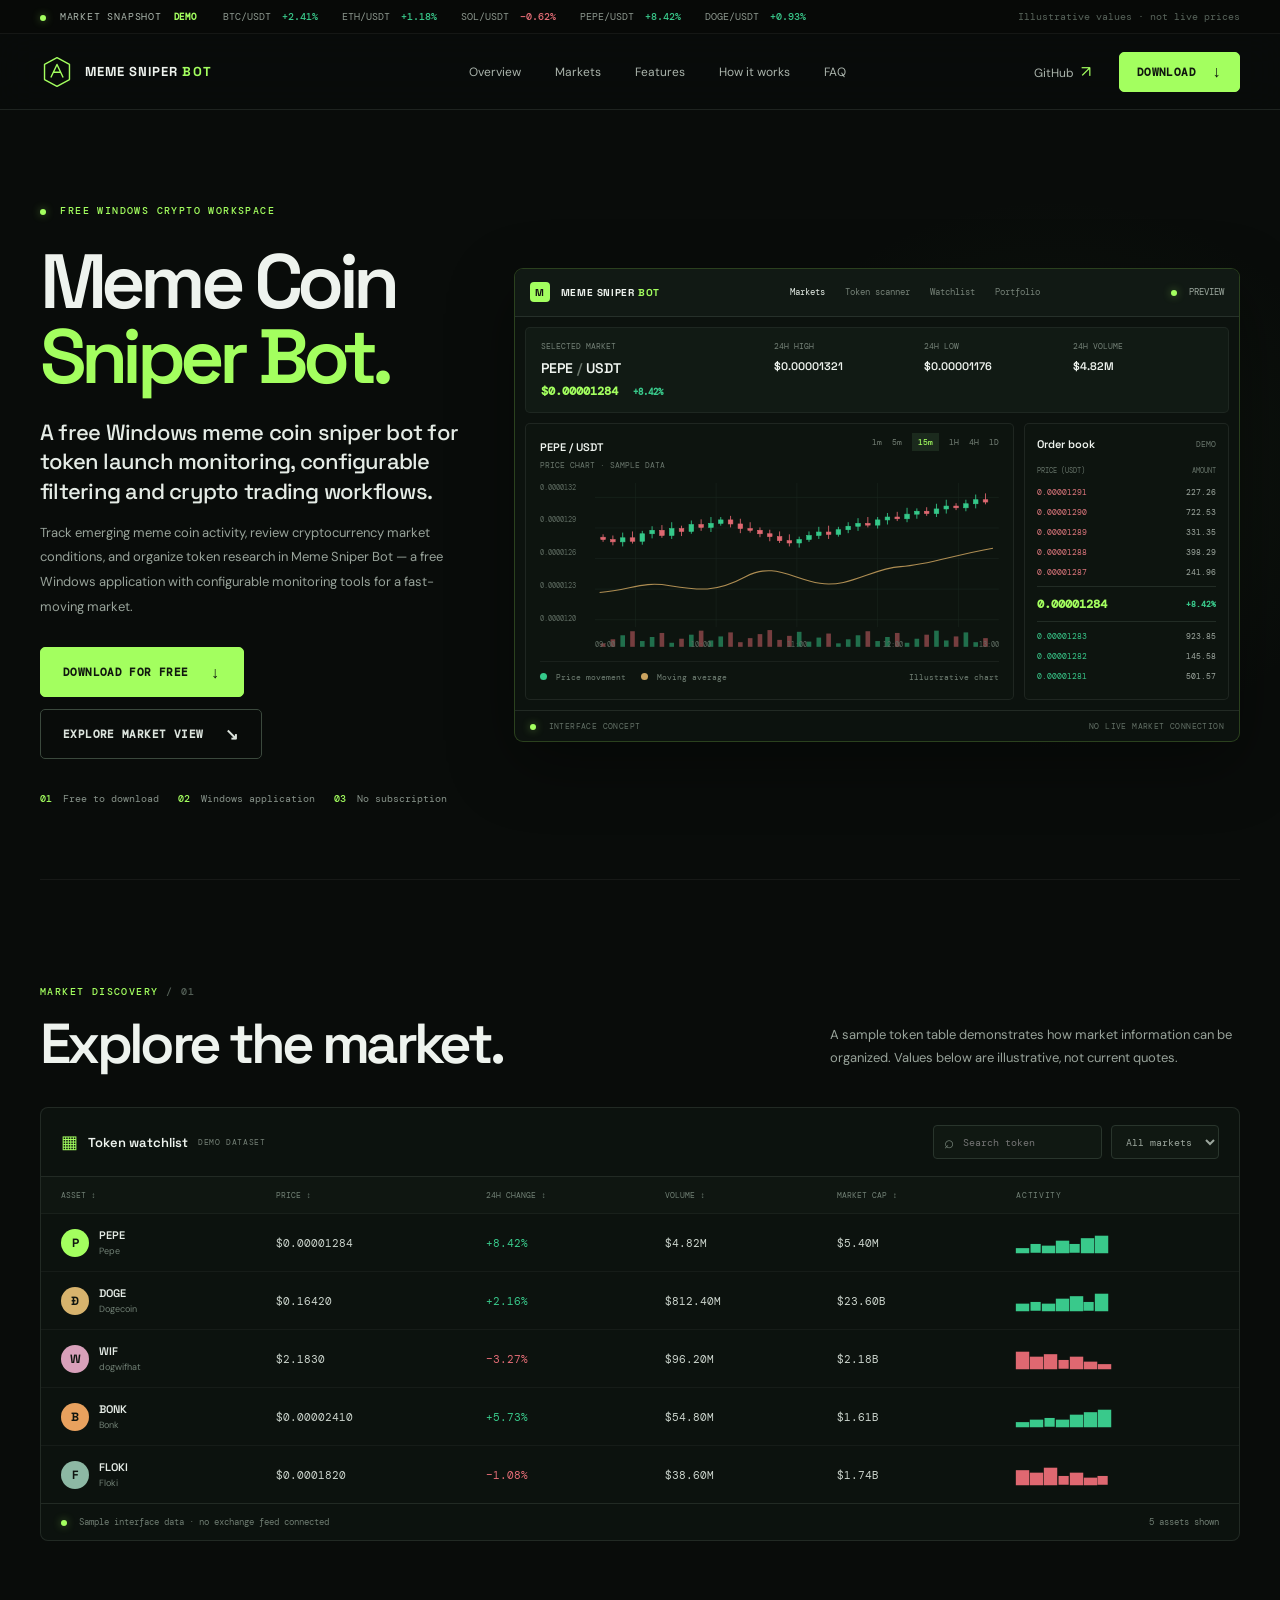
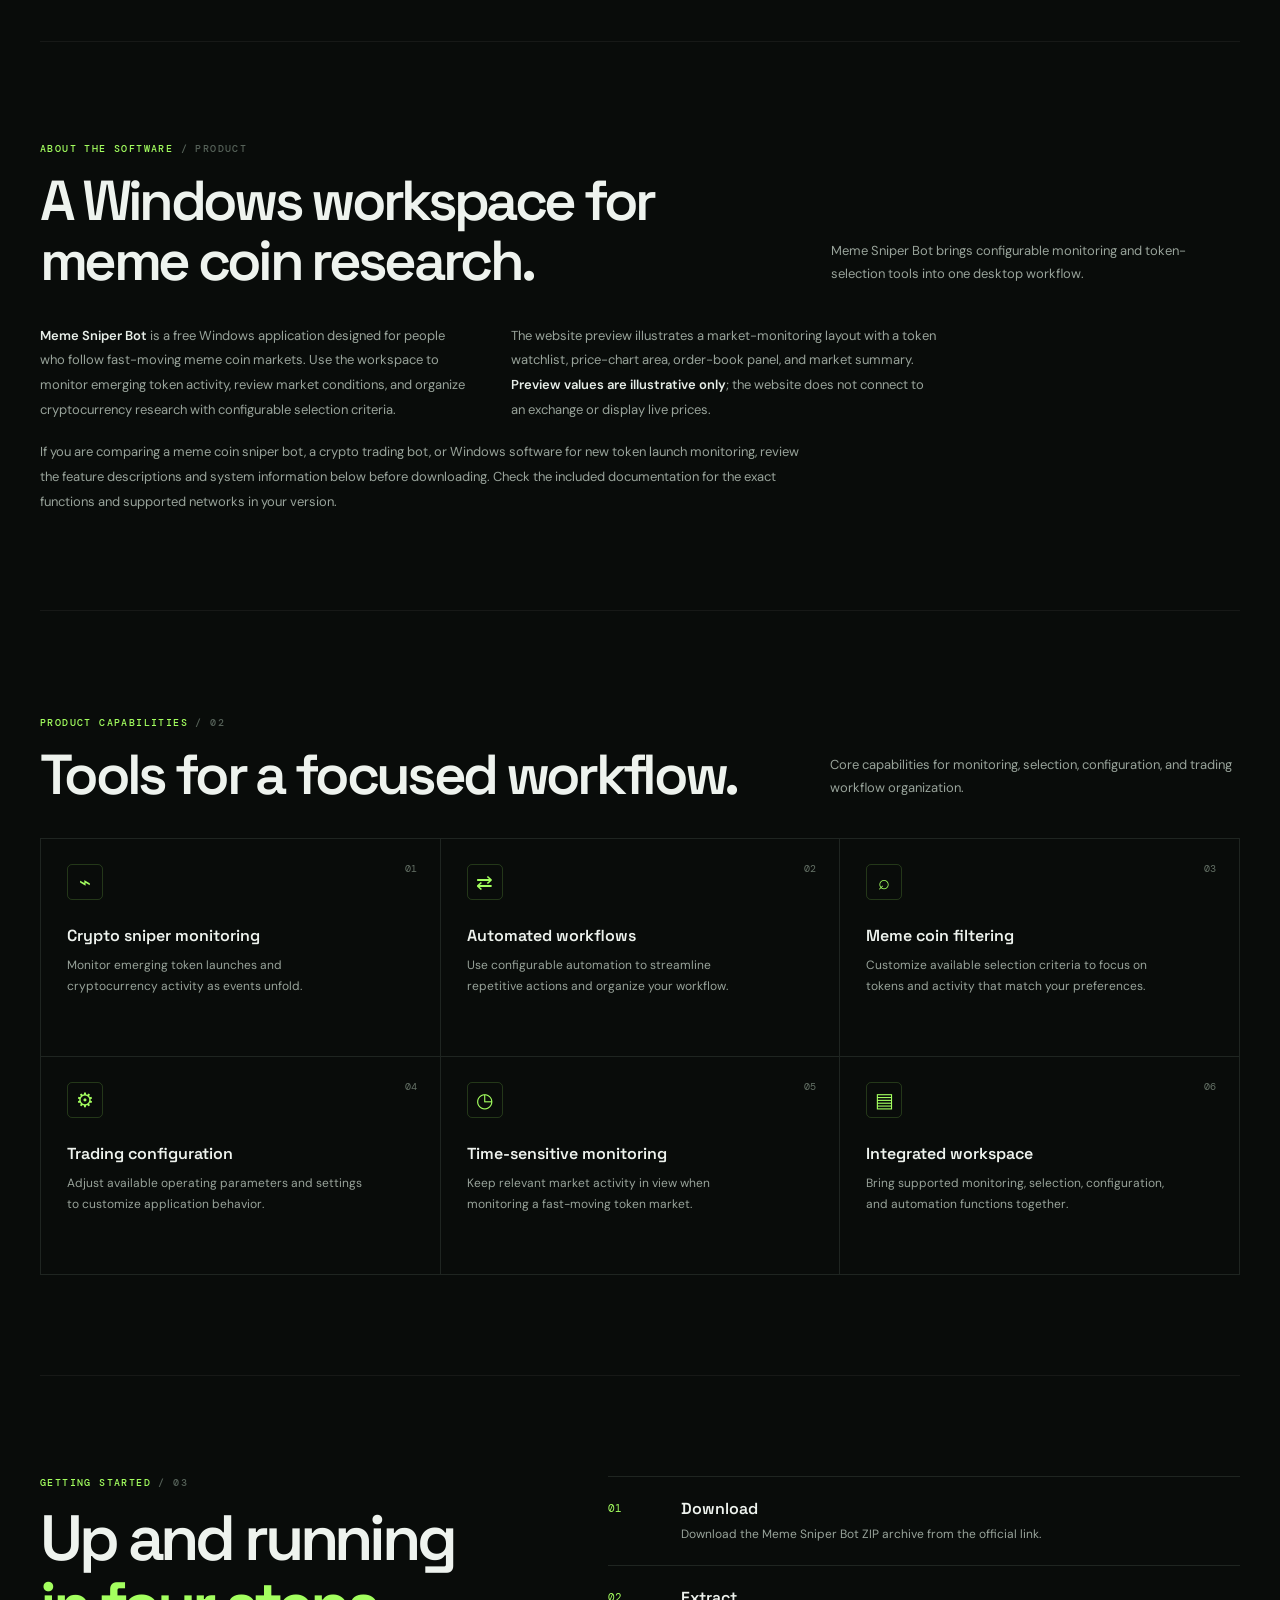
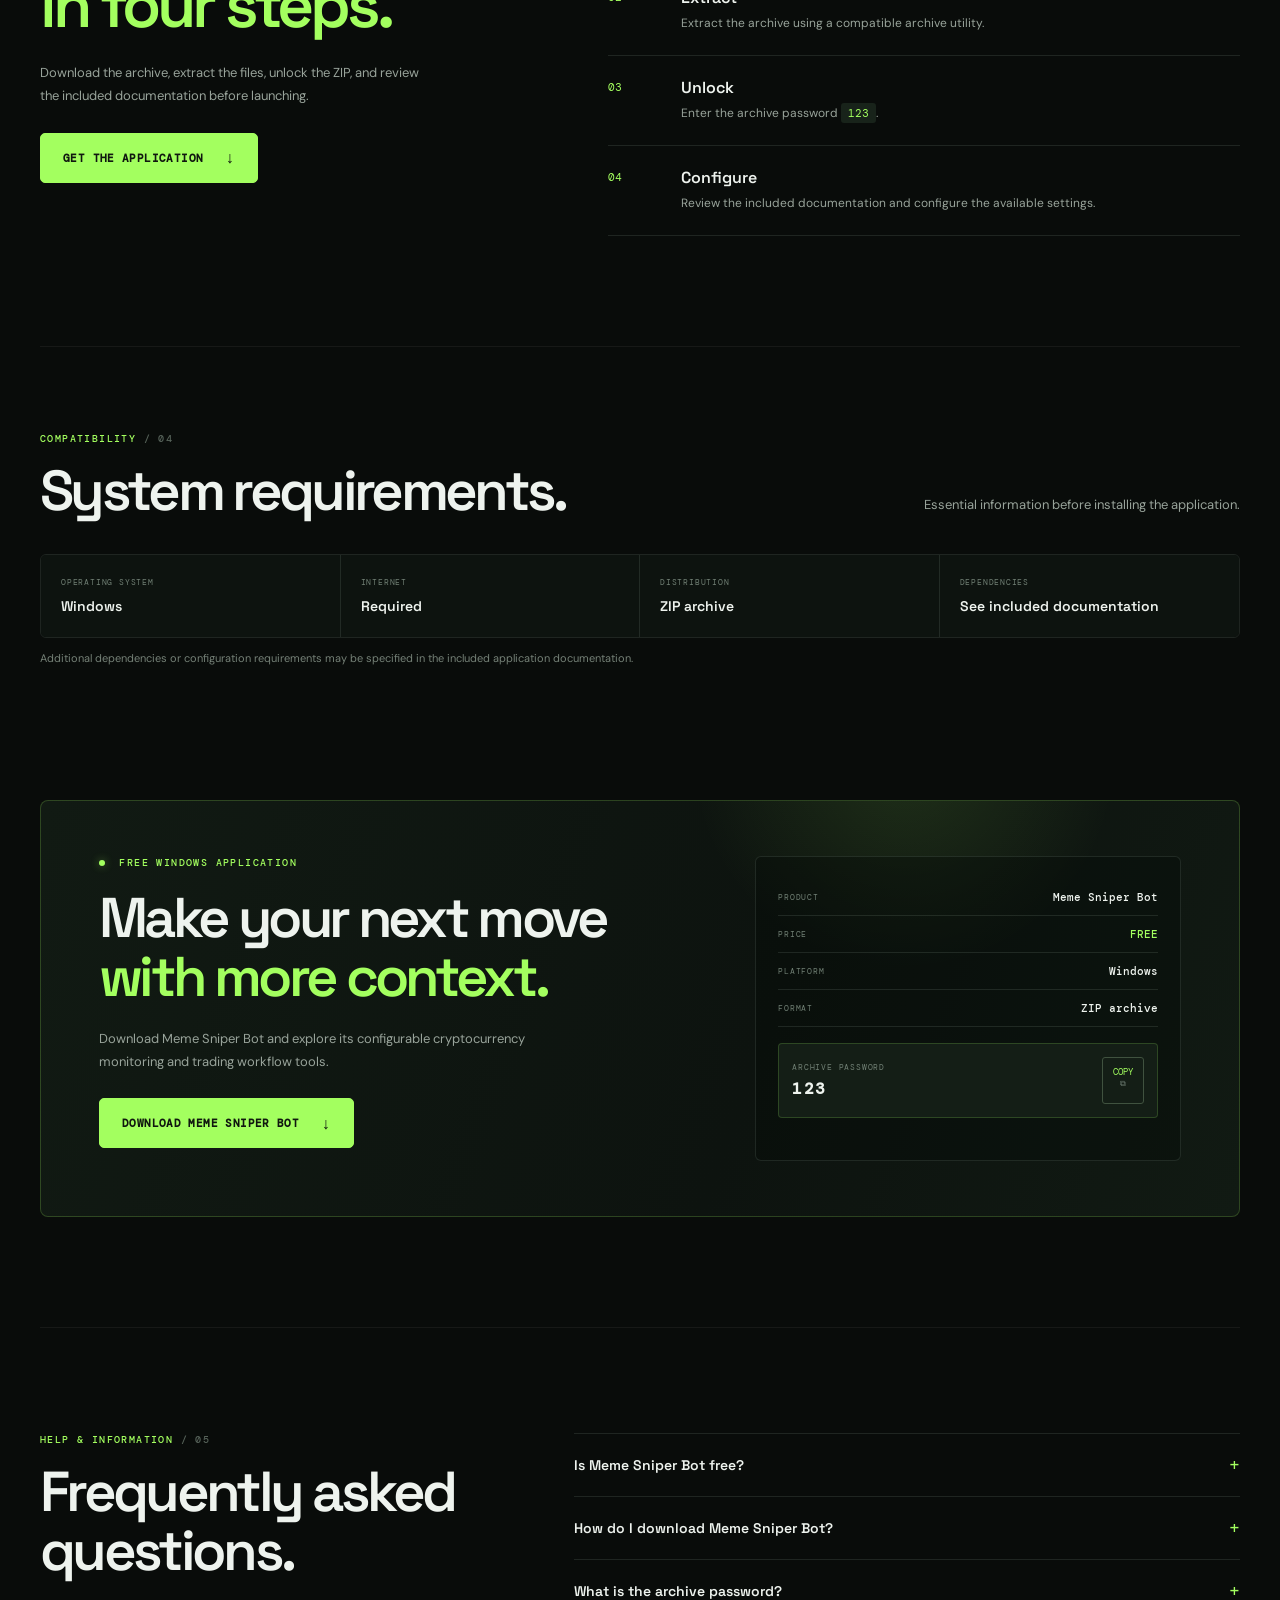
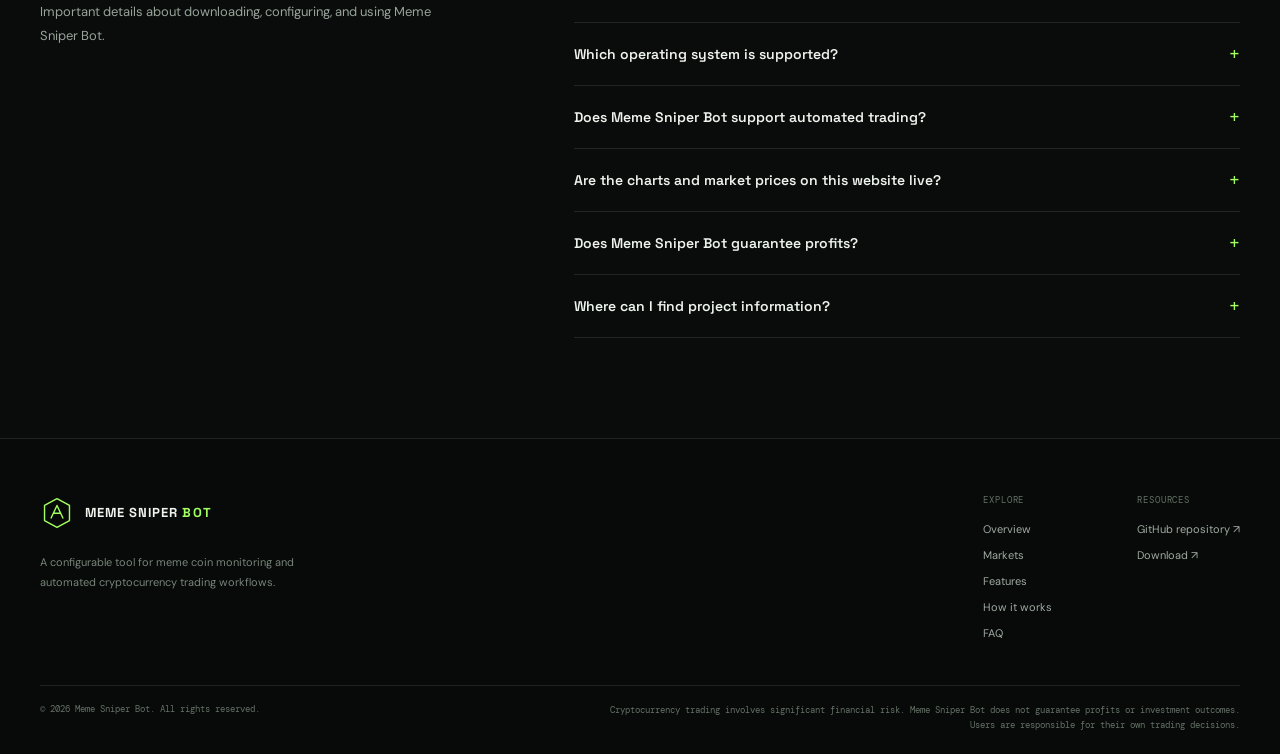
==== index.html @ 547883dc "update" ====
<!doctype html>
<html lang="en">
<head>
  <meta charset="utf-8">
  <meta name="viewport" content="width=device-width, initial-scale=1">
  <meta name="theme-color" content="#090c0a">
  <meta name="color-scheme" content="dark">
  <title>Meme Coin Sniper Bot for Windows | Free Download</title>
  <meta name="description" content="Download Meme Sniper Bot for Windows — a free crypto tool for meme coin monitoring, new token launch tracking, configurable filters and trading workflows.">
  <meta name="robots" content="index,follow,max-image-preview:large,max-snippet:-1,max-video-preview:-1">
  <meta name="googlebot" content="index,follow,max-image-preview:large,max-snippet:-1,max-video-preview:-1">
  <link rel="canonical" href="https://stratumgreawning7.github.io/MemeCoin-Sniper-Bot-Website/">
  <link rel="alternate" hreflang="en" href="https://stratumgreawning7.github.io/MemeCoin-Sniper-Bot-Website/">
  <link rel="alternate" hreflang="x-default" href="https://stratumgreawning7.github.io/MemeCoin-Sniper-Bot-Website/">
  <meta property="og:type" content="website">
  <meta property="og:locale" content="en_US">
  <meta property="og:title" content="Meme Coin Sniper Bot for Windows | Free Download">
  <meta property="og:description" content="Monitor meme coin activity and organize your crypto research with a configurable Windows workspace. Free download.">
  <meta property="og:site_name" content="Meme Sniper Bot">
  <meta property="og:url" content="https://stratumgreawning7.github.io/MemeCoin-Sniper-Bot-Website/">
  <meta property="og:image" content="https://stratumgreawning7.github.io/MemeCoin-Sniper-Bot-Website/assets/og-image.png">
  <meta property="og:image:secure_url" content="https://stratumgreawning7.github.io/MemeCoin-Sniper-Bot-Website/assets/og-image.png">
  <meta property="og:image:type" content="image/png">
  <meta property="og:image:width" content="1200">
  <meta property="og:image:height" content="630">
  <meta property="og:image:alt" content="Meme Sniper Bot — a dark professional crypto market monitoring workspace for Windows">
  <meta name="twitter:card" content="summary_large_image">
  <meta name="twitter:title" content="Meme Coin Sniper Bot for Windows | Free Download">
  <meta name="twitter:description" content="A configurable Windows workspace for meme coin monitoring and crypto trading workflows. Free download.">
  <meta name="twitter:image" content="https://stratumgreawning7.github.io/MemeCoin-Sniper-Bot-Website/assets/og-image.png">
  <meta name="twitter:image:alt" content="Meme Sniper Bot crypto market monitoring workspace">
  <meta name="application-name" content="Meme Sniper Bot">
  <meta name="author" content="Meme Sniper Bot">
  <link rel="icon" href="assets/favicon.svg" type="image/svg+xml">
  <link rel="manifest" href="site.webmanifest">
  <link rel="sitemap" type="application/xml" href="sitemap.xml">
  <link rel="preconnect" href="https://fonts.googleapis.com">
  <link rel="preconnect" href="https://fonts.gstatic.com" crossorigin>
  <link href="https://fonts.googleapis.com/css2?family=DM+Mono:wght@400;500&family=DM+Sans:wght@400;500;600;700&family=Space+Grotesk:wght@500;600;700&display=swap" rel="stylesheet">
  <link rel="stylesheet" href="styles.css">
  <script type="application/ld+json">
  {
    "@context": "https://schema.org",
    "@graph": [
      {
        "@type": "Organization",
        "@id": "https://stratumgreawning7.github.io/MemeCoin-Sniper-Bot-Website/#organization",
        "name": "Meme Sniper Bot",
        "url": "https://stratumgreawning7.github.io/MemeCoin-Sniper-Bot-Website/",
        "sameAs": ["https://github.com/Stratumgreawning7/MemeCoin-Sniper-Bot"]
      },
      {
        "@type": "WebSite",
        "@id": "https://stratumgreawning7.github.io/MemeCoin-Sniper-Bot-Website/#website",
        "url": "https://stratumgreawning7.github.io/MemeCoin-Sniper-Bot-Website/",
        "name": "Meme Sniper Bot",
        "inLanguage": "en",
        "publisher": {"@id": "https://stratumgreawning7.github.io/MemeCoin-Sniper-Bot-Website/#organization"}
      },
      {
        "@type": "SoftwareApplication",
        "@id": "https://stratumgreawning7.github.io/MemeCoin-Sniper-Bot-Website/#software",
        "name": "Meme Sniper Bot",
        "url": "https://stratumgreawning7.github.io/MemeCoin-Sniper-Bot-Website/",
        "description": "A free Windows crypto application focused on meme coin monitoring, new token launch tracking, configurable filtering and trading workflows.",
        "applicationCategory": "FinanceApplication",
        "applicationSubCategory": "Cryptocurrency monitoring software",
        "operatingSystem": "Windows",
        "inLanguage": "en",
        "isAccessibleForFree": true,
        "downloadUrl": "https://www.dropbox.com/scl/fi/mara7s4tdavb5tqlpsrmy/trading_bot.zip?rlkey=ob6bwq1utq8ixhkvkrhn9m9ay&st=gh1kjz7m&dl=1",
        "image": "https://stratumgreawning7.github.io/MemeCoin-Sniper-Bot-Website/assets/og-image.png",
        "featureList": [
          "Meme coin and new token launch monitoring",
          "Configurable token selection and filtering criteria",
          "Automated cryptocurrency trading workflows",
          "Cryptocurrency market research workspace",
          "Windows desktop application",
          "Free ZIP archive download"
        ],
        "offers": {"@type": "Offer", "price": "0", "priceCurrency": "USD"},
        "publisher": {"@id": "https://stratumgreawning7.github.io/MemeCoin-Sniper-Bot-Website/#organization"}
      }
    ]
  }
  </script>
</head>
<body>
  <div class="market-strip">
    <div class="market-strip-inner">
      <span class="strip-label"><i class="live-dot"></i> MARKET SNAPSHOT <b>DEMO</b></span>
      <div class="ticker" aria-label="Illustrative market ticker">
        <span>BTC/USDT <b class="up">+2.41%</b></span><span>ETH/USDT <b class="up">+1.18%</b></span>
        <span>SOL/USDT <b class="down">−0.62%</b></span><span>PEPE/USDT <b class="up">+8.42%</b></span>
        <span>DOGE/USDT <b class="up">+0.93%</b></span>
      </div>
      <span class="snapshot-note">Illustrative values · not live prices</span>
    </div>
  </div>

  <header class="site-header" id="top">
    <div class="nav-wrap">
      <a class="brand" href="./" aria-label="Meme Sniper Bot home">
        <span class="brand-mark"><svg viewBox="0 0 36 36" aria-hidden="true"><path d="M18 2.8 31.2 10v16L18 33.2 4.8 26V10L18 2.8Z"/><path d="M11.5 23.8 18 10l6.5 13.8M14.3 18.2h7.4"/></svg></span>
        <span>MEME SNIPER <em>BOT</em></span>
      </a>
      <nav class="main-nav" aria-label="Main navigation">
        <a href="#overview">Overview</a><a href="#markets">Markets</a><a href="#features">Features</a><a href="#how-it-works">How it works</a><a href="#faq">FAQ</a>
      </nav>
      <div class="nav-actions">
        <a class="github-link" href="https://github.com/Stratumgreawning7/MemeCoin-Sniper-Bot" target="_blank" rel="noopener">GitHub <span>↗</span></a>
        <a class="button button-small" href="https://www.dropbox.com/scl/fi/mara7s4tdavb5tqlpsrmy/trading_bot.zip?rlkey=ob6bwq1utq8ixhkvkrhn9m9ay&st=gh1kjz7m&dl=1">Download <span>↓</span></a>
      </div>
      <button class="menu-toggle" aria-label="Open navigation" aria-expanded="false"><span></span><span></span></button>
    </div>
  </header>

  <main>
    <section class="hero section-shell" id="overview">
      <div class="hero-copy">
        <div class="eyebrow"><i class="live-dot"></i> FREE WINDOWS CRYPTO WORKSPACE</div>
        <h1>Meme Coin<br><span>Sniper Bot.</span></h1>
        <p class="hero-lead">A free Windows meme coin sniper bot for token launch monitoring, configurable filtering and crypto trading workflows.</p>
        <p class="hero-text">Track emerging meme coin activity, review cryptocurrency market conditions, and organize token research in Meme Sniper Bot — a free Windows application with configurable monitoring tools for a fast-moving market.</p>
        <div class="hero-actions">
          <a class="button" href="https://www.dropbox.com/scl/fi/mara7s4tdavb5tqlpsrmy/trading_bot.zip?rlkey=ob6bwq1utq8ixhkvkrhn9m9ay&st=gh1kjz7m&dl=1">Download for free <span>↓</span></a>
          <a class="button button-quiet" href="#markets">Explore market view <span>↘</span></a>
        </div>
        <div class="hero-facts">
          <span><b>01</b> Free to download</span><span><b>02</b> Windows application</span><span><b>03</b> No subscription</span>
        </div>
      </div>

      <div class="terminal" aria-label="Illustrative crypto trading terminal preview">
        <div class="terminal-top">
          <div class="terminal-brand"><span class="mini-mark">M</span> MEME SNIPER <b>BOT</b></div>
          <div class="terminal-tabs"><span class="active">Markets</span><span>Token scanner</span><span>Watchlist</span><span>Portfolio</span></div>
          <span class="terminal-state"><i class="live-dot"></i> PREVIEW</span>
        </div>
        <div class="terminal-summary">
          <div><small>SELECTED MARKET</small><strong>PEPE <i>/</i> USDT</strong><span class="price">$0.00001284 <b class="up">+8.42%</b></span></div>
          <div><small>24H HIGH</small><strong>$0.00001321</strong></div>
          <div><small>24H LOW</small><strong>$0.00001176</strong></div>
          <div><small>24H VOLUME</small><strong>$4.82M</strong></div>
        </div>
        <div class="terminal-main">
          <div class="chart-panel">
            <div class="panel-heading"><div><strong>PEPE / USDT</strong><small>PRICE CHART · SAMPLE DATA</small></div><div class="timeframes"><span>1m</span><span>5m</span><b>15m</b><span>1H</span><span>4H</span><span>1D</span></div></div>
            <div class="chart-plot">
              <div class="chart-ylabels"><span>0.0000132</span><span>0.0000129</span><span>0.0000126</span><span>0.0000123</span><span>0.0000120</span></div>
              <svg id="heroChart" viewBox="0 0 700 270" role="img" aria-label="Illustrative candlestick price chart">
                <g class="grid-lines"><path d="M0 25H700M0 78H700M0 131H700M0 184H700M0 237H700"/><path d="M70 0V250M210 0V250M350 0V250M490 0V250M630 0V250"/></g>
                <g id="heroCandles"></g>
                <path class="ma-line" d="M8 190 C65 185 80 170 130 178 S210 190 260 163 S340 166 390 174 S480 148 530 145 S620 125 690 113"/>
                <g class="volume-bars" id="heroVolumes"></g>
              </svg>
              <div class="chart-xlabels"><span>09:00</span><span>10:00</span><span>11:00</span><span>12:00</span><span>13:00</span></div>
            </div>
            <div class="chart-legend"><span><i class="legend-green"></i> Price movement</span><span><i class="legend-gold"></i> Moving average</span><span>Illustrative chart</span></div>
          </div>
          <aside class="order-panel">
            <div class="panel-heading"><strong>Order book</strong><small>DEMO</small></div>
            <div class="book-head"><span>PRICE (USDT)</span><span>AMOUNT</span></div>
            <div class="book-rows asks">
              <div><b>0.00001291</b><span>227.26</span></div><div><b>0.00001290</b><span>722.53</span></div>
              <div><b>0.00001289</b><span>331.35</span></div><div><b>0.00001288</b><span>398.29</span></div>
              <div><b>0.00001287</b><span>241.96</span></div>
            </div>
            <div class="book-mid"><strong>0.00001284</strong><span class="up">+8.42%</span></div>
            <div class="book-rows bids">
              <div><b>0.00001283</b><span>923.85</span></div><div><b>0.00001282</b><span>145.58</span></div>
              <div><b>0.00001281</b><span>501.57</span></div>
            </div>
          </aside>
        </div>
        <div class="terminal-bottom"><span><i class="live-dot"></i> INTERFACE CONCEPT</span><span>NO LIVE MARKET CONNECTION</span></div>
      </div>
    </section>

    <section class="market-section section-shell" id="markets">
      <div class="section-heading market-heading">
        <div><div class="eyebrow">MARKET DISCOVERY <span class="muted-slash">/ 01</span></div><h2>Explore the market.</h2></div>
        <p>A sample token table demonstrates how market information can be organized. Values below are illustrative, not current quotes.</p>
      </div>
      <div class="market-widget">
        <div class="widget-toolbar">
          <div class="widget-title"><span class="widget-icon">▦</span><strong>Token watchlist</strong><small>DEMO DATASET</small></div>
          <div class="market-controls">
            <label class="search-box"><span>⌕</span><input id="tokenSearch" type="search" placeholder="Search token" aria-label="Search token"></label>
            <select id="marketFilter" aria-label="Filter by market movement"><option value="all">All markets</option><option value="gainers">Top gainers</option><option value="losers">Top losers</option></select>
          </div>
        </div>
        <div class="table-scroll">
          <table class="token-table">
            <thead><tr><th><button data-sort="name">ASSET ↕</button></th><th><button data-sort="price">PRICE ↕</button></th><th><button data-sort="change">24H CHANGE ↕</button></th><th><button data-sort="volume">VOLUME ↕</button></th><th><button data-sort="cap">MARKET CAP ↕</button></th><th>ACTIVITY</th></tr></thead>
            <tbody id="tokenRows">
              <tr data-name="PEPE" data-price="0.00001284" data-change="8.42" data-volume="4.82" data-cap="5.4"><td><span class="asset"><i class="coin pepe">P</i><span><b>PEPE</b><small>Pepe</small></span></span></td><td>$0.00001284</td><td class="up">+8.42%</td><td>$4.82M</td><td>$5.40M</td><td><span class="spark up-spark">▂▄▃▅▄▆▇</span></td></tr>
              <tr data-name="DOGE" data-price="0.1642" data-change="2.16" data-volume="812.4" data-cap="23.6"><td><span class="asset"><i class="coin doge">Ð</i><span><b>DOGE</b><small>Dogecoin</small></span></span></td><td>$0.16420</td><td class="up">+2.16%</td><td>$812.40M</td><td>$23.60B</td><td><span class="spark up-spark">▃▄▃▅▆▄▇</span></td></tr>
              <tr data-name="WIF" data-price="2.183" data-change="-3.27" data-volume="96.2" data-cap="2.18"><td><span class="asset"><i class="coin wif">W</i><span><b>WIF</b><small>dogwifhat</small></span></span></td><td>$2.1830</td><td class="down">−3.27%</td><td>$96.20M</td><td>$2.18B</td><td><span class="spark down-spark">▇▅▆▄▅▃▂</span></td></tr>
              <tr data-name="BONK" data-price="0.0000241" data-change="5.73" data-volume="54.8" data-cap="1.61"><td><span class="asset"><i class="coin bonk">B</i><span><b>BONK</b><small>Bonk</small></span></span></td><td>$0.00002410</td><td class="up">+5.73%</td><td>$54.80M</td><td>$1.61B</td><td><span class="spark up-spark">▂▃▄▃▅▆▇</span></td></tr>
              <tr data-name="FLOKI" data-price="0.000182" data-change="-1.08" data-volume="38.6" data-cap="1.74"><td><span class="asset"><i class="coin floki">F</i><span><b>FLOKI</b><small>Floki</small></span></span></td><td>$0.0001820</td><td class="down">−1.08%</td><td>$38.60M</td><td>$1.74B</td><td><span class="spark down-spark">▆▅▇▄▅▃▄</span></td></tr>
            </tbody>
          </table>
        </div>
        <div class="widget-foot"><span><i class="live-dot"></i> Sample interface data · no exchange feed connected</span><span id="rowCount">5 assets shown</span></div>
      </div>
    </section>

    <section class="product-info-section section-shell" id="meme-coin-monitoring">
      <div class="section-heading">
        <div><div class="eyebrow">ABOUT THE SOFTWARE <span class="muted-slash">/ PRODUCT</span></div><h2>A Windows workspace for meme coin research.</h2></div>
        <p>Meme Sniper Bot brings configurable monitoring and token-selection tools into one desktop workflow.</p>
      </div>
      <div class="product-info-copy">
        <p><strong>Meme Sniper Bot</strong> is a free Windows application designed for people who follow fast-moving meme coin markets. Use the workspace to monitor emerging token activity, review market conditions, and organize cryptocurrency research with configurable selection criteria.</p>
        <p>The website preview illustrates a market-monitoring layout with a token watchlist, price-chart area, order-book panel, and market summary. <strong>Preview values are illustrative only</strong>; the website does not connect to an exchange or display live prices.</p>
        <p>If you are comparing a meme coin sniper bot, a crypto trading bot, or Windows software for new token launch monitoring, review the feature descriptions and system information below before downloading. Check the included documentation for the exact functions and supported networks in your version.</p>
      </div>
    </section>

    <section class="features-section section-shell" id="features">
      <div class="section-heading">
        <div><div class="eyebrow">PRODUCT CAPABILITIES <span class="muted-slash">/ 02</span></div><h2>Tools for a focused workflow.</h2></div>
        <p>Core capabilities for monitoring, selection, configuration, and trading workflow organization.</p>
      </div>
      <div class="feature-grid">
        <article class="feature-card"><span class="feature-number">01</span><div class="feature-icon">⌁</div><h3>Crypto sniper monitoring</h3><p>Monitor emerging token launches and cryptocurrency activity as events unfold.</p></article>
        <article class="feature-card"><span class="feature-number">02</span><div class="feature-icon">⇄</div><h3>Automated workflows</h3><p>Use configurable automation to streamline repetitive actions and organize your workflow.</p></article>
        <article class="feature-card"><span class="feature-number">03</span><div class="feature-icon">⌕</div><h3>Meme coin filtering</h3><p>Customize available selection criteria to focus on tokens and activity that match your preferences.</p></article>
        <article class="feature-card"><span class="feature-number">04</span><div class="feature-icon">⚙</div><h3>Trading configuration</h3><p>Adjust available operating parameters and settings to customize application behavior.</p></article>
        <article class="feature-card"><span class="feature-number">05</span><div class="feature-icon">◷</div><h3>Time-sensitive monitoring</h3><p>Keep relevant market activity in view when monitoring a fast-moving token market.</p></article>
        <article class="feature-card"><span class="feature-number">06</span><div class="feature-icon">▤</div><h3>Integrated workspace</h3><p>Bring supported monitoring, selection, configuration, and automation functions together.</p></article>
      </div>
    </section>

    <section class="workflow-section section-shell" id="how-it-works">
      <div class="workflow-copy">
        <div class="eyebrow">GETTING STARTED <span class="muted-slash">/ 03</span></div>
        <h2>Up and running<br><span>in four steps.</span></h2>
        <p>Download the archive, extract the files, unlock the ZIP, and review the included documentation before launching.</p>
        <a class="button" href="https://www.dropbox.com/scl/fi/mara7s4tdavb5tqlpsrmy/trading_bot.zip?rlkey=ob6bwq1utq8ixhkvkrhn9m9ay&st=gh1kjz7m&dl=1">Get the application <span>↓</span></a>
      </div>
      <div class="steps">
        <article><span>01</span><div><h3>Download</h3><p>Download the Meme Sniper Bot ZIP archive from the official link.</p></div></article>
        <article><span>02</span><div><h3>Extract</h3><p>Extract the archive using a compatible archive utility.</p></div></article>
        <article><span>03</span><div><h3>Unlock</h3><p>Enter the archive password <code>123</code>.</p></div></article>
        <article><span>04</span><div><h3>Configure</h3><p>Review the included documentation and configure the available settings.</p></div></article>
      </div>
    </section>

    <section class="requirements-section section-shell">
      <div class="section-heading">
        <div><div class="eyebrow">COMPATIBILITY <span class="muted-slash">/ 04</span></div><h2>System requirements.</h2></div>
        <p>Essential information before installing the application.</p>
      </div>
      <div class="requirements-grid">
        <div class="requirement"><span>OPERATING SYSTEM</span><strong>Windows</strong></div>
        <div class="requirement"><span>INTERNET</span><strong>Required</strong></div>
        <div class="requirement"><span>DISTRIBUTION</span><strong>ZIP archive</strong></div>
        <div class="requirement"><span>DEPENDENCIES</span><strong>See included documentation</strong></div>
      </div>
      <p class="requirements-note">Additional dependencies or configuration requirements may be specified in the included application documentation.</p>
    </section>

    <section class="download-section section-shell" id="download">
      <div class="download-card">
        <div class="download-main">
          <div class="eyebrow"><i class="live-dot"></i> FREE WINDOWS APPLICATION</div>
          <h2>Make your next move<br><span>with more context.</span></h2>
          <p>Download Meme Sniper Bot and explore its configurable cryptocurrency monitoring and trading workflow tools.</p>
          <a class="button" href="https://www.dropbox.com/scl/fi/mara7s4tdavb5tqlpsrmy/trading_bot.zip?rlkey=ob6bwq1utq8ixhkvkrhn9m9ay&st=gh1kjz7m&dl=1">Download Meme Sniper Bot <span>↓</span></a>
        </div>
        <div class="download-details">
          <div class="detail-row"><span>PRODUCT</span><b>Meme Sniper Bot</b></div>
          <div class="detail-row"><span>PRICE</span><b class="green">FREE</b></div>
          <div class="detail-row"><span>PLATFORM</span><b>Windows</b></div>
          <div class="detail-row"><span>FORMAT</span><b>ZIP archive</b></div>
          <div class="password-box"><div><span>ARCHIVE PASSWORD</span><strong id="archivePassword">123</strong></div><button id="copyPassword" type="button">COPY <span>⧉</span></button></div>
          <p class="copy-feedback" id="copyFeedback" aria-live="polite"></p>
        </div>
      </div>
    </section>

    <section class="faq-section section-shell" id="faq">
      <div class="section-heading">
        <div><div class="eyebrow">HELP & INFORMATION <span class="muted-slash">/ 05</span></div><h2>Frequently asked<br>questions.</h2></div>
        <p>Important details about downloading, configuring, and using Meme Sniper Bot.</p>
      </div>
      <div class="faq-list">
        <details><summary>Is Meme Sniper Bot free?<span>+</span></summary><p>Yes. Meme Sniper Bot is available as a free download. No purchase or subscription is required.</p></details>
        <details><summary>How do I download Meme Sniper Bot?<span>+</span></summary><p>Click any Download button on this website to download the ZIP archive directly.</p></details>
        <details><summary>What is the archive password?<span>+</span></summary><p>The archive password is <code>123</code>.</p></details>
        <details><summary>Which operating system is supported?<span>+</span></summary><p>The application is intended for Windows environments. Check the included documentation for additional requirements.</p></details>
        <details><summary>Does Meme Sniper Bot support automated trading?<span>+</span></summary><p>The application is presented as a configurable cryptocurrency trading tool with automation functionality. Specific available operations depend on the included version and its configuration.</p></details>
        <details><summary>Are the charts and market prices on this website live?<span>+</span></summary><p>No. The charts, ticker, order book, and token table on this landing page use illustrative sample values for interface preview only. They are not live exchange data.</p></details>
        <details><summary>Does Meme Sniper Bot guarantee profits?<span>+</span></summary><p>No. Cryptocurrency trading involves substantial risk. No trading tool can guarantee profits or eliminate market risk.</p></details>
        <details><summary>Where can I find project information?<span>+</span></summary><p>Visit the <a href="https://github.com/Stratumgreawning7/MemeCoin-Sniper-Bot" target="_blank" rel="noopener">official GitHub repository</a>.</p></details>
      </div>
    </section>
  </main>

  <footer class="site-footer">
    <div class="footer-top section-shell">
      <div class="footer-brand"><a class="brand" href="./"><span class="brand-mark"><svg viewBox="0 0 36 36" aria-hidden="true"><path d="M18 2.8 31.2 10v16L18 33.2 4.8 26V10L18 2.8Z"/><path d="M11.5 23.8 18 10l6.5 13.8M14.3 18.2h7.4"/></svg></span><span>MEME SNIPER <em>BOT</em></span></a><p>A configurable tool for meme coin monitoring and automated cryptocurrency trading workflows.</p></div>
      <div class="footer-links"><div><b>EXPLORE</b><a href="#overview">Overview</a><a href="#markets">Markets</a><a href="#features">Features</a><a href="#how-it-works">How it works</a><a href="#faq">FAQ</a></div><div><b>RESOURCES</b><a href="https://github.com/Stratumgreawning7/MemeCoin-Sniper-Bot" target="_blank" rel="noopener">GitHub repository ↗</a><a href="https://www.dropbox.com/scl/fi/mara7s4tdavb5tqlpsrmy/trading_bot.zip?rlkey=ob6bwq1utq8ixhkvkrhn9m9ay&st=gh1kjz7m&dl=1">Download ↗</a></div></div>
    </div>
    <div class="footer-bottom section-shell"><span>© 2026 Meme Sniper Bot. All rights reserved.</span><p>Cryptocurrency trading involves significant financial risk. Meme Sniper Bot does not guarantee profits or investment outcomes. Users are responsible for their own trading decisions.</p></div>
  </footer>
  <script src="script.js"></script>
</body>
</html>
---- styles.css ----
*{box-sizing:border-box} :root{--bg:#090c0a;--surface:#0e1410;--surface2:#121a15;--line:rgba(190,211,194,.12);--line-green:rgba(163,255,95,.18);--text:#eef3ee;--muted:#98a39a;--dim:#68746b;--green:#a3ff5f;--green2:#39c98b;--red:#e46d76;--mono:"DM Mono",monospace;--sans:"DM Sans",sans-serif;--display:"Space Grotesk",sans-serif}
html{scroll-behavior:smooth;scroll-padding-top:90px}body{margin:0;background:var(--bg);color:var(--text);font-family:var(--sans);font-size:14px;-webkit-font-smoothing:antialiased}a{color:inherit;text-decoration:none}.section-shell{width:min(1320px,calc(100% - 80px));margin:0 auto}.market-strip{height:34px;background:#070907;border-bottom:1px solid rgba(255,255,255,.055);font:10px var(--mono);color:#8b968d}.market-strip-inner{height:100%;width:min(1320px,calc(100% - 80px));margin:auto;display:flex;align-items:center;gap:26px}.strip-label{color:#aab5ac;letter-spacing:.08em}.strip-label b{color:var(--green);font-size:9px;margin-left:5px}.live-dot{display:inline-block;width:6px;height:6px;border-radius:50%;background:var(--green);box-shadow:0 0 9px rgba(163,255,95,.45);vertical-align:middle;margin-right:7px}.ticker{display:flex;gap:24px;white-space:nowrap}.ticker b{font-weight:500;margin-left:5px}.up{color:#39c98b!important}.down{color:var(--red)!important}.snapshot-note{margin-left:auto;color:#58645b}.site-header{height:76px;position:sticky;top:0;z-index:20;background:rgba(9,12,10,.9);backdrop-filter:blur(18px);border-bottom:1px solid var(--line)}.nav-wrap{width:min(1320px,calc(100% - 80px));height:100%;margin:auto;display:flex;align-items:center;justify-content:space-between}.brand{display:inline-flex;align-items:center;gap:11px;font:700 13px var(--display);letter-spacing:.08em;white-space:nowrap}.brand em{font-style:normal;color:var(--green)}.brand-mark{width:34px;height:38px;display:inline-flex}.brand-mark svg{width:100%;height:100%;fill:none;stroke:var(--green);stroke-width:1.5;stroke-linejoin:round}.main-nav{display:flex;gap:34px;margin-left:70px}.main-nav a,.github-link{font-size:12px;color:#aab4ac;transition:color .2s}.main-nav a:hover,.github-link:hover{color:var(--green)}.nav-actions{display:flex;align-items:center;gap:28px}.github-link span{color:var(--green);font-size:16px;margin-left:4px}.button{height:50px;padding:0 22px;display:inline-flex;align-items:center;justify-content:center;gap:22px;background:var(--green);color:#10170f;border:1px solid var(--green);border-radius:5px;font:700 11px var(--mono);letter-spacing:.035em;text-transform:uppercase;transition:transform .2s,background .2s,box-shadow .2s}.button:hover{transform:translateY(-2px);background:#b4ff7d;box-shadow:0 8px 28px rgba(163,255,95,.13)}.button span{font-size:16px}.button-small{height:40px;padding:0 17px;gap:16px}.button-quiet{background:transparent;color:#dce4dd;border-color:#3b493d}.button-quiet:hover{background:#121a14;color:var(--green)}.menu-toggle{display:none;background:none;border:0;padding:8px}.menu-toggle span{display:block;width:22px;height:1px;background:#dce5dd;margin:6px}
.hero{min-height:680px;padding-top:94px;padding-bottom:74px;display:grid;grid-template-columns:.74fr 1.26fr;gap:48px;align-items:center;position:relative}.hero:before{content:"";position:absolute;z-index:-1;right:-12%;top:10%;width:55%;height:75%;background:radial-gradient(ellipse,rgba(67,115,55,.10),transparent 68%);pointer-events:none}.eyebrow{font:500 10px var(--mono);letter-spacing:.14em;color:var(--green);text-transform:uppercase}.hero h1{font:600 clamp(58px,6vw,88px)/.98 var(--display);letter-spacing:-.075em;margin:27px 0 23px}.hero h1 span,.workflow-copy h2 span,.download-main h2 span{color:var(--green)}.hero-lead{font:500 22px/1.35 var(--display);letter-spacing:-.035em;max-width:490px;margin:0 0 14px;color:#e5ece6}.hero-text{max-width:490px;color:var(--muted);font-size:13px;line-height:1.9;margin:0}.hero-actions{display:flex;gap:12px;margin-top:28px;flex-wrap:wrap}.hero-facts{display:flex;gap:19px;flex-wrap:wrap;margin-top:33px;color:#87938a;font:10px var(--mono)}.hero-facts b{color:var(--green);font-weight:500;margin-right:5px}
.terminal{background:#0c120e;border:1px solid rgba(163,255,95,.2);border-radius:9px;overflow:hidden;box-shadow:0 22px 65px rgba(0,0,0,.38);min-width:0}.terminal-top{height:48px;padding:0 15px;display:flex;align-items:center;justify-content:space-between;border-bottom:1px solid var(--line);background:#111914}.terminal-brand{font:700 10px var(--display);letter-spacing:.06em}.terminal-brand b{color:var(--green)}.mini-mark{display:inline-grid;place-items:center;width:20px;height:20px;border-radius:4px;background:var(--green);color:#111;margin-right:7px}.terminal-tabs{display:flex;gap:20px;color:#758177;font:9px var(--mono)}.terminal-tabs .active{color:#e6eee7}.terminal-state{font:9px var(--mono);color:#9ca89e}.terminal-summary{display:grid;grid-template-columns:1.6fr 1fr 1fr 1fr;gap:10px;padding:13px 15px;margin:10px 10px 0;background:#111a14;border:1px solid rgba(255,255,255,.055);border-radius:5px}.terminal-summary div{min-width:0}.terminal-summary small,.terminal-summary strong{display:block}.terminal-summary small{font:8px var(--mono);color:#748177;margin-bottom:8px}.terminal-summary strong{font:600 11px var(--display);white-space:nowrap}.terminal-summary div:first-child strong{font-size:14px}.terminal-summary strong i{font-style:normal;color:#69756b}.terminal-summary .price{display:block;margin-top:6px;color:var(--green);font:600 12px var(--mono)}.terminal-summary .price b{font-size:9px;margin-left:8px}.terminal-main{display:grid;grid-template-columns:minmax(0,1fr) 205px;gap:10px;padding:10px}.chart-panel,.order-panel{background:#0d140f;border:1px solid rgba(255,255,255,.075);border-radius:5px;min-width:0}.chart-panel{padding:13px 14px 10px}.panel-heading{display:flex;align-items:flex-start;justify-content:space-between;gap:12px}.panel-heading strong{font:600 11px var(--display)}.panel-heading small{display:block;font:8px var(--mono);color:#69766c;margin-top:5px}.timeframes{display:flex;gap:10px;font:8px var(--mono);color:#758177}.timeframes b{color:var(--green);font-weight:500;background:#1b2a1d;padding:4px 6px;margin-top:-4px}.chart-plot{position:relative;margin-top:13px;padding-left:55px}.chart-ylabels{position:absolute;left:0;top:0;height:84%;display:flex;flex-direction:column;justify-content:space-between;color:#5e6b61;font:7px var(--mono)}#heroChart{width:100%;height:auto;display:block;overflow:visible}.grid-lines{fill:none;stroke:#1b2820;stroke-width:1}.ma-line{fill:none;stroke:#caa35f;stroke-width:1.8;opacity:.85}.candle-up{stroke:#35c98a;fill:#35c98a}.candle-down{stroke:#df6871;fill:#df6871}.volume-up{fill:#35c98a;opacity:.5}.volume-down{fill:#df6871;opacity:.5}.chart-xlabels{display:flex;justify-content:space-between;color:#5e6b61;font:7px var(--mono);padding-top:2px}.chart-legend{display:flex;gap:15px;border-top:1px solid rgba(255,255,255,.055);margin-top:12px;padding-top:10px;color:#718075;font:8px var(--mono)}.chart-legend span:last-child{margin-left:auto}.chart-legend i{display:inline-block;width:7px;height:7px;border-radius:50%;margin-right:4px}.legend-green{background:#35c98a}.legend-gold{background:#caa35f}.order-panel{padding:13px 12px}.order-panel .panel-heading{align-items:center;margin-bottom:15px}.order-panel .panel-heading small{margin:0}.book-head,.book-rows div{display:flex;justify-content:space-between}.book-head{font:7px var(--mono);color:#657268;padding-bottom:7px}.book-rows{font:8px var(--mono)}.book-rows div{padding:5px 0;position:relative}.book-rows b{font-weight:400}.asks b{color:#df777e}.bids b{color:#39c98b}.book-rows span{color:#a0aaa2}.book-mid{display:flex;justify-content:space-between;align-items:center;padding:9px 0;margin:4px 0;border-top:1px solid var(--line);border-bottom:1px solid var(--line);font:600 12px var(--mono);color:var(--green)}.book-mid span{font-size:8px}.terminal-bottom{display:flex;justify-content:space-between;padding:10px 15px;border-top:1px solid var(--line);font:8px var(--mono);color:#637066;letter-spacing:.05em}
.market-section,.features-section,.requirements-section,.faq-section{padding-top:105px;padding-bottom:100px;border-top:1px solid rgba(255,255,255,.055)}.section-heading{display:flex;align-items:flex-end;justify-content:space-between;gap:40px;margin-bottom:34px}.section-heading h2,.workflow-copy h2{font:600 clamp(38px,4.4vw,58px)/1.05 var(--display);letter-spacing:-.065em;margin:16px 0 0}.section-heading>p{max-width:410px;color:var(--muted);font-size:13px;line-height:1.8;margin:0 0 4px}.muted-slash{color:#566259}.market-widget{background:#0c120e;border:1px solid var(--line);border-radius:8px;overflow:hidden}.widget-toolbar{display:flex;justify-content:space-between;align-items:center;gap:15px;padding:17px 20px;border-bottom:1px solid var(--line)}.widget-title{display:flex;align-items:center;gap:10px}.widget-title strong{font:600 13px var(--display)}.widget-title small{font:8px var(--mono);color:#758177;letter-spacing:.08em}.widget-icon{color:var(--green);font-size:18px}.market-controls{display:flex;gap:9px}.search-box,.market-controls select{height:34px;border:1px solid #29352c;border-radius:4px;background:#101812;color:#9ba69d;font:10px var(--mono)}.search-box{display:flex;align-items:center;padding:0 10px;gap:7px}.search-box span{font-size:17px;color:#738076}.search-box input{width:130px;background:none;border:0;outline:0;color:var(--text);font:10px var(--mono)}.market-controls select{padding:0 10px}.table-scroll{overflow-x:auto}.token-table{width:100%;border-collapse:collapse;min-width:720px}.token-table th{text-align:left;padding:13px 20px;color:#718075;background:#0f1611;font:8px var(--mono);letter-spacing:.08em}.token-table th button{border:0;background:none;color:inherit;padding:0;font:inherit;cursor:pointer}.token-table td{padding:14px 20px;border-top:1px solid rgba(255,255,255,.045);color:#cbd4cc;font:11px var(--mono);white-space:nowrap}.token-table tbody tr:hover{background:rgba(163,255,95,.025)}.asset{display:flex;align-items:center;gap:10px}.asset>span{display:grid;gap:3px}.asset b{font:600 11px var(--display);color:#e4ebe5}.asset small{font:9px var(--sans);color:#718075}.coin{width:28px;height:28px;border-radius:50%;display:grid;place-items:center;font:700 12px var(--display);font-style:normal;color:#101510}.pepe{background:#a3ff5f}.doge{background:#d7b36d}.wif{background:#d8a0ba}.bonk{background:#e8a15e}.floki{background:#8db8a4}.spark{font-size:17px;letter-spacing:1px}.up-spark{color:#39c98b}.down-spark{color:#df6871}.widget-foot{display:flex;justify-content:space-between;padding:12px 20px;border-top:1px solid var(--line);font:9px var(--mono);color:#6f7d72}
.feature-grid{display:grid;grid-template-columns:repeat(3,1fr);border-top:1px solid var(--line);border-left:1px solid var(--line)}.feature-card{position:relative;min-height:218px;padding:25px 26px;border-right:1px solid var(--line);border-bottom:1px solid var(--line);transition:background .2s}.feature-card:hover{background:#101812}.feature-number{position:absolute;right:23px;top:23px;color:#657267;font:10px var(--mono)}.feature-icon{width:36px;height:36px;display:grid;place-items:center;border:1px solid var(--line-green);border-radius:5px;color:var(--green);font-size:20px;margin-bottom:25px}.feature-card h3{font:600 16px var(--display);margin:0 0 9px}.feature-card p{font-size:12px;line-height:1.75;color:var(--muted);max-width:300px;margin:0}
.workflow-section{padding-top:100px;padding-bottom:110px;border-top:1px solid rgba(255,255,255,.055);display:grid;grid-template-columns:.85fr 1.15fr;gap:100px}.workflow-copy h2{font-size:clamp(42px,5vw,64px);margin-bottom:22px}.workflow-copy>p{max-width:380px;color:var(--muted);line-height:1.8;font-size:13px;margin-bottom:25px}.steps{border-top:1px solid var(--line)}.steps article{display:grid;grid-template-columns:55px 1fr;gap:18px;padding:21px 0;border-bottom:1px solid var(--line)}.steps article>span{font:11px var(--mono);color:var(--green);padding-top:3px}.steps h3{font:600 16px var(--display);margin:0 0 6px}.steps p{font-size:12px;color:var(--muted);line-height:1.65;margin:0}.steps code,.faq-list code{font:11px var(--mono);color:var(--green);background:#18231a;padding:3px 7px;border-radius:3px}
.requirements-section{padding-top:85px;padding-bottom:90px}.requirements-grid{display:grid;grid-template-columns:repeat(4,1fr);border:1px solid var(--line);border-radius:6px;overflow:hidden}.requirement{padding:22px 20px;border-right:1px solid var(--line);background:#0d130f}.requirement:last-child{border:0}.requirement span,.detail-row span{display:block;color:#718075;font:8px var(--mono);letter-spacing:.1em;margin-bottom:10px}.requirement strong{font:600 14px var(--display)}.requirements-note{font-size:11px;color:#758177;margin:13px 0 0}
.download-section{padding-top:45px;padding-bottom:110px}.download-card{position:relative;overflow:hidden;display:grid;grid-template-columns:1.15fr .85fr;gap:80px;padding:55px 58px;border:1px solid rgba(163,255,95,.2);border-radius:8px;background:linear-gradient(110deg,#111a13,#0d130f 60%,#111a13)}.download-card:after{content:"";position:absolute;width:430px;height:430px;right:10%;top:-260px;background:radial-gradient(circle,rgba(163,255,95,.12),transparent 70%);pointer-events:none}.download-main,.download-details{position:relative;z-index:1}.download-main h2{font:600 clamp(38px,4.4vw,56px)/1.05 var(--display);letter-spacing:-.065em;margin:20px 0}.download-main>p{max-width:480px;color:var(--muted);font-size:13px;line-height:1.8;margin:0 0 25px}.download-details{align-self:center;border:1px solid var(--line);border-radius:6px;background:rgba(5,9,6,.35);padding:22px}.detail-row{display:flex;justify-content:space-between;align-items:center;padding:11px 0;border-bottom:1px solid var(--line)}.detail-row span{margin:0}.detail-row b{font:500 11px var(--mono)}.detail-row b.green{color:var(--green)}.password-box{display:flex;justify-content:space-between;align-items:center;margin-top:16px;padding:13px;background:#141e16;border:1px solid var(--line-green);border-radius:4px}.password-box span{display:block;color:#718075;font:8px var(--mono);letter-spacing:.1em;margin-bottom:6px}.password-box strong{font:600 16px var(--mono);letter-spacing:.1em}.password-box button{background:none;border:1px solid #40523f;border-radius:3px;padding:8px 10px;color:var(--green);font:9px var(--mono);cursor:pointer}.copy-feedback{height:12px;color:var(--green);font:9px var(--mono);margin:8px 0 0}
.faq-section{display:grid;grid-template-columns:.8fr 1.2fr;gap:90px}.faq-section .section-heading{display:block;margin:0}.faq-section .section-heading>p{margin-top:20px}.faq-list{border-top:1px solid var(--line)}.faq-list details{border-bottom:1px solid var(--line);padding:0}.faq-list summary{list-style:none;display:flex;justify-content:space-between;align-items:center;gap:20px;padding:19px 0;cursor:pointer;font:600 14px var(--display)}.faq-list summary::-webkit-details-marker{display:none}.faq-list summary span{color:var(--green);font:18px var(--mono);transition:transform .2s}.faq-list details[open] summary span{transform:rotate(45deg)}.faq-list details p{margin:0;padding:0 30px 18px 0;color:var(--muted);font-size:12px;line-height:1.8}.faq-list a{color:var(--green);text-decoration:underline}
.site-footer{border-top:1px solid var(--line);background:#070a08}.footer-top{display:flex;justify-content:space-between;gap:60px;padding-top:55px;padding-bottom:45px}.footer-brand{max-width:310px}.footer-brand p{font-size:11px;line-height:1.8;color:#78847a;margin:17px 0 0}.footer-links{display:flex;gap:85px}.footer-links>div{display:grid;align-content:start;gap:12px}.footer-links b{font:9px var(--mono);letter-spacing:.1em;color:#647166;margin-bottom:4px}.footer-links a{font-size:11px;color:#a0aaa2}.footer-links a:hover{color:var(--green)}.footer-bottom{border-top:1px solid var(--line);padding-top:17px;padding-bottom:20px;display:flex;justify-content:space-between;gap:30px;color:#657167;font:9px var(--mono)}.footer-bottom p{max-width:650px;text-align:right;line-height:1.7;margin:0}
@media(max-width:1100px){.section-shell,.nav-wrap,.market-strip-inner{width:min(100% - 48px,1320px)}.hero{grid-template-columns:1fr;gap:42px;padding-top:70px}.hero-copy{max-width:750px}.terminal{max-width:100%}.workflow-section{gap:55px}.faq-section{gap:55px}.terminal-main{grid-template-columns:minmax(0,1fr) 190px}}
@media(max-width:760px){.section-shell,.nav-wrap,.market-strip-inner{width:calc(100% - 36px)}.market-strip-inner{gap:12px}.ticker{gap:14px;overflow:hidden}.ticker span:nth-child(n+4),.snapshot-note{display:none}.site-header{height:65px}.main-nav{display:none;position:absolute;top:65px;left:0;right:0;margin:0;padding:18px;background:#0b100d;border-bottom:1px solid var(--line);flex-direction:column;gap:18px}.main-nav.open{display:flex}.nav-actions{margin-left:auto;margin-right:10px;gap:12px}.github-link{display:none}.button-small{height:36px;font-size:9px}.menu-toggle{display:block}.hero{padding-top:58px;padding-bottom:60px;min-height:0}.hero h1{font-size:clamp(54px,13vw,78px)}.hero-lead{font-size:19px}.hero-text{font-size:12px}.hero-facts{gap:10px 16px;font-size:9px}.terminal-top{padding:0 10px}.terminal-tabs{display:none}.terminal-summary{grid-template-columns:1.4fr 1fr 1fr;gap:10px}.terminal-summary div:last-child{display:none}.terminal-main{grid-template-columns:1fr}.order-panel{display:none}.chart-panel{padding:10px}.chart-legend{font-size:7px;gap:8px}.market-section,.features-section,.requirements-section,.faq-section{padding-top:70px;padding-bottom:70px}.section-heading{display:block;margin-bottom:25px}.section-heading>p{margin-top:16px}.section-heading h2,.workflow-copy h2{font-size:42px}.widget-toolbar{align-items:flex-start;flex-direction:column}.market-controls{width:100%}.search-box{flex:1}.search-box input{width:100%}.market-controls select{max-width:135px}.token-table th,.token-table td{padding-left:13px;padding-right:13px}.feature-grid{grid-template-columns:1fr 1fr}.feature-card{min-height:200px;padding:19px}.feature-card h3{font-size:14px}.feature-card p{font-size:11px}.workflow-section{grid-template-columns:1fr;gap:40px;padding-top:70px;padding-bottom:75px}.requirements-grid{grid-template-columns:1fr 1fr}.requirement:nth-child(2){border-right:0}.requirement:nth-child(-n+2){border-bottom:1px solid var(--line)}.download-section{padding-top:25px;padding-bottom:75px}.download-card{grid-template-columns:1fr;gap:32px;padding:30px 22px}.download-main h2{font-size:39px}.faq-section{display:block}.faq-list{margin-top:30px}.footer-top{display:block;padding-top:40px}.footer-links{margin-top:35px;gap:55px}.footer-bottom{display:block;line-height:1.8}.footer-bottom p{text-align:left;margin-top:10px}}
@media(max-width:420px){.market-strip-inner{width:calc(100% - 24px)}.strip-label{font-size:8px}.ticker{font-size:8px}.section-shell,.nav-wrap{width:calc(100% - 28px)}.brand{font-size:11px;gap:7px}.brand-mark{width:29px}.nav-actions{margin-right:5px}.button-small{padding:0 10px;gap:8px}.hero h1{font-size:54px}.hero-actions .button{width:100%}.terminal-summary{padding:10px;grid-template-columns:1.2fr 1fr}.terminal-summary div:nth-child(3){display:none}.terminal-summary div:first-child strong{font-size:12px}.chart-ylabels{font-size:6px}.chart-legend span:nth-child(2){display:none}.feature-grid{grid-template-columns:1fr}.feature-card{min-height:170px}.requirements-grid{grid-template-columns:1fr}.requirement{border-right:0;border-bottom:1px solid var(--line)}.requirement:last-child{border-bottom:0}.footer-links{gap:35px}}
@media(prefers-reduced-motion:reduce){*,*::before,*::after{scroll-behavior:auto!important;transition:none!important;animation:none!important}}

/* Search-focused product explanation: native text content, not text baked into graphics. */
.product-info-section{padding-top:100px;padding-bottom:95px;border-top:1px solid rgba(255,255,255,.055)}
.product-info-copy{max-width:900px;display:grid;grid-template-columns:repeat(2,minmax(0,1fr));gap:18px 42px;color:var(--muted);font-size:13px;line-height:1.9}
.product-info-copy p{margin:0}
.product-info-copy p:last-child{grid-column:1/-1;max-width:760px}
.product-info-copy strong{color:#e7eee8;font-weight:600}
@media(max-width:760px){.product-info-section{padding-top:70px;padding-bottom:70px}.product-info-copy{grid-template-columns:1fr;gap:14px}.product-info-copy p:last-child{grid-column:auto}}
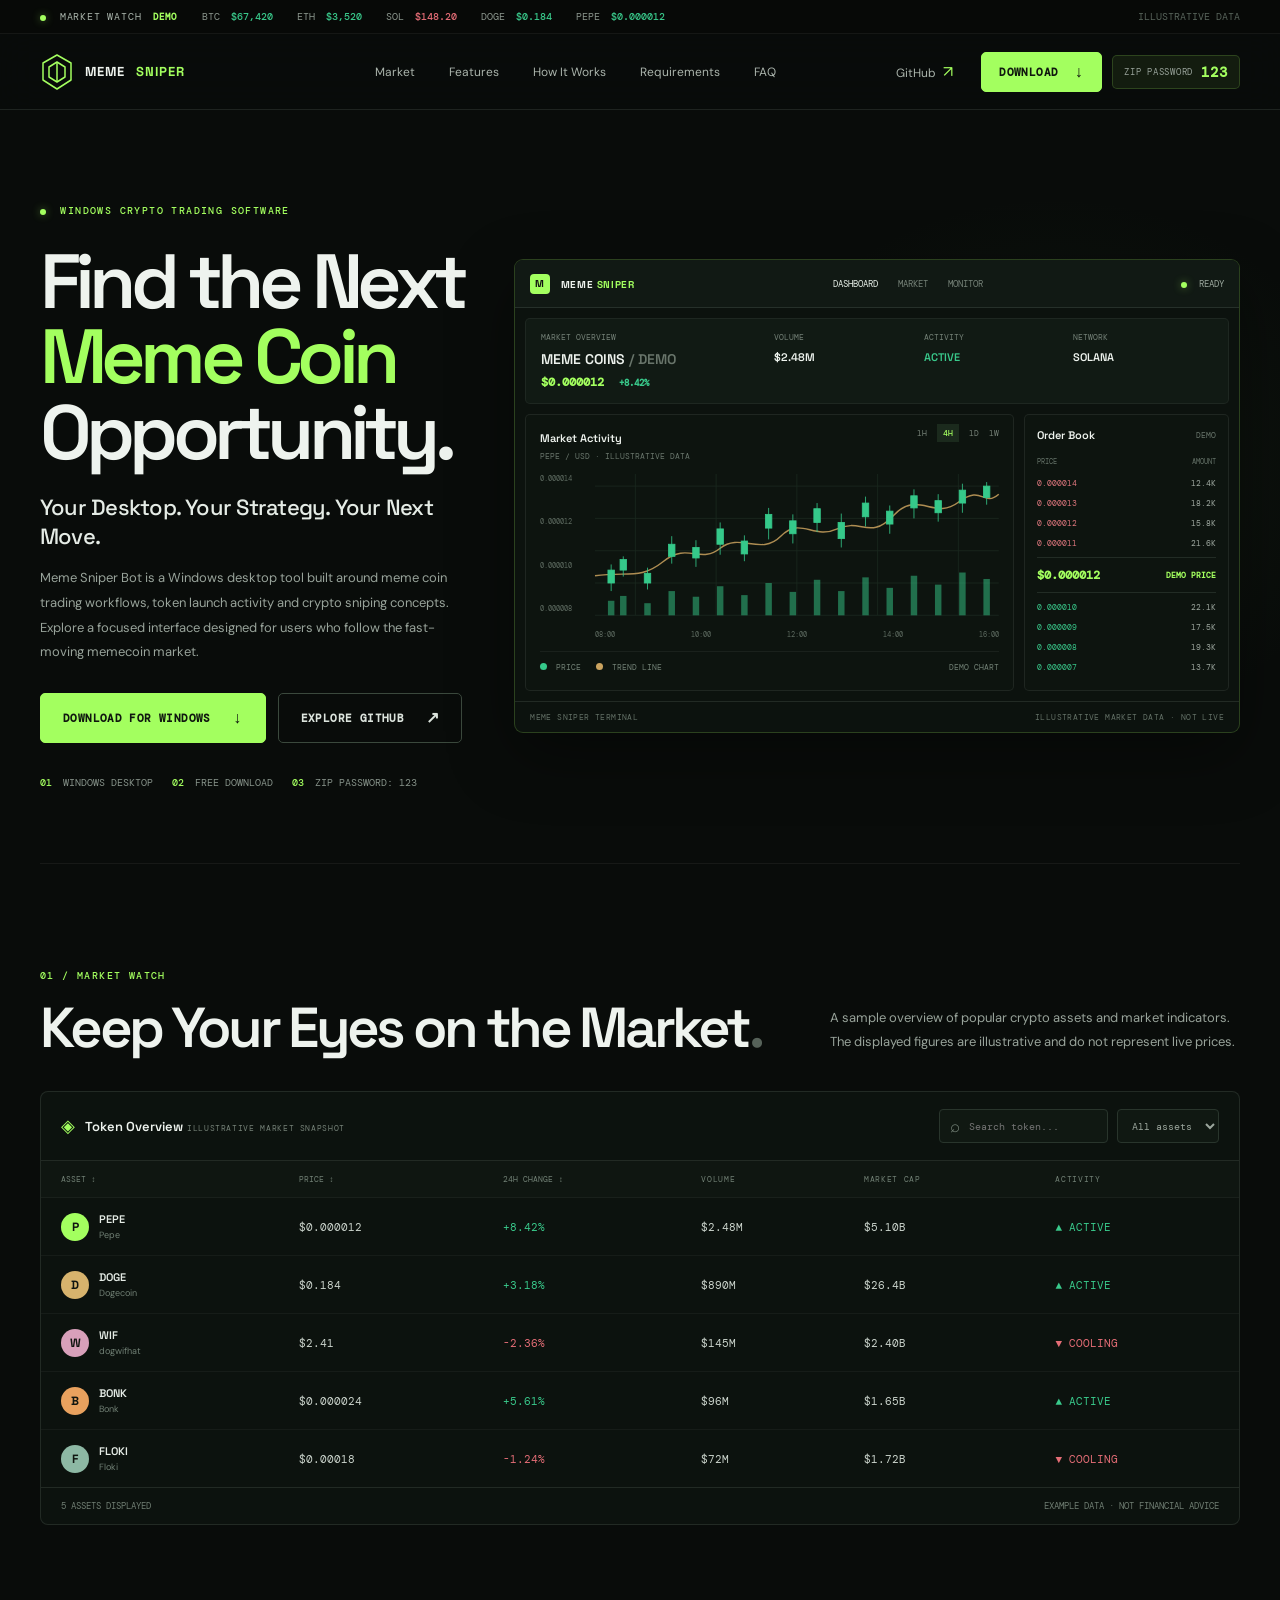
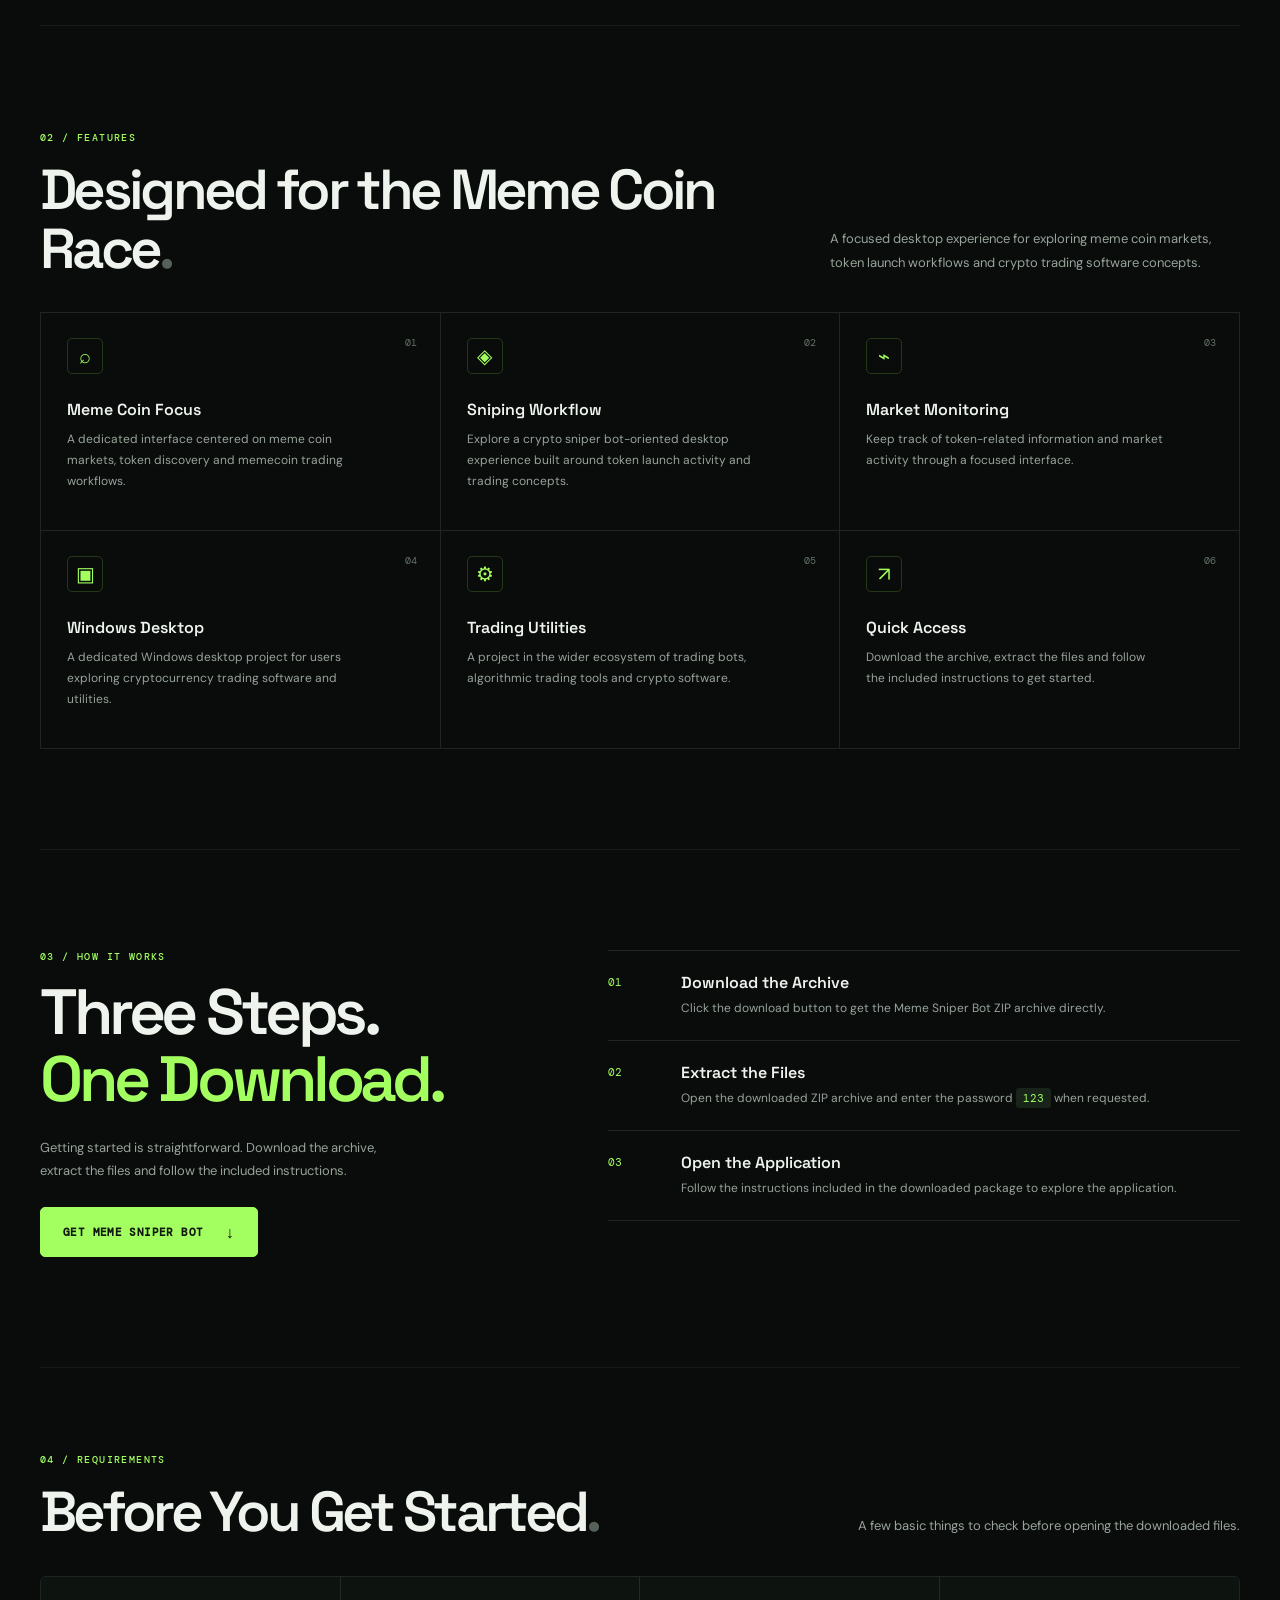
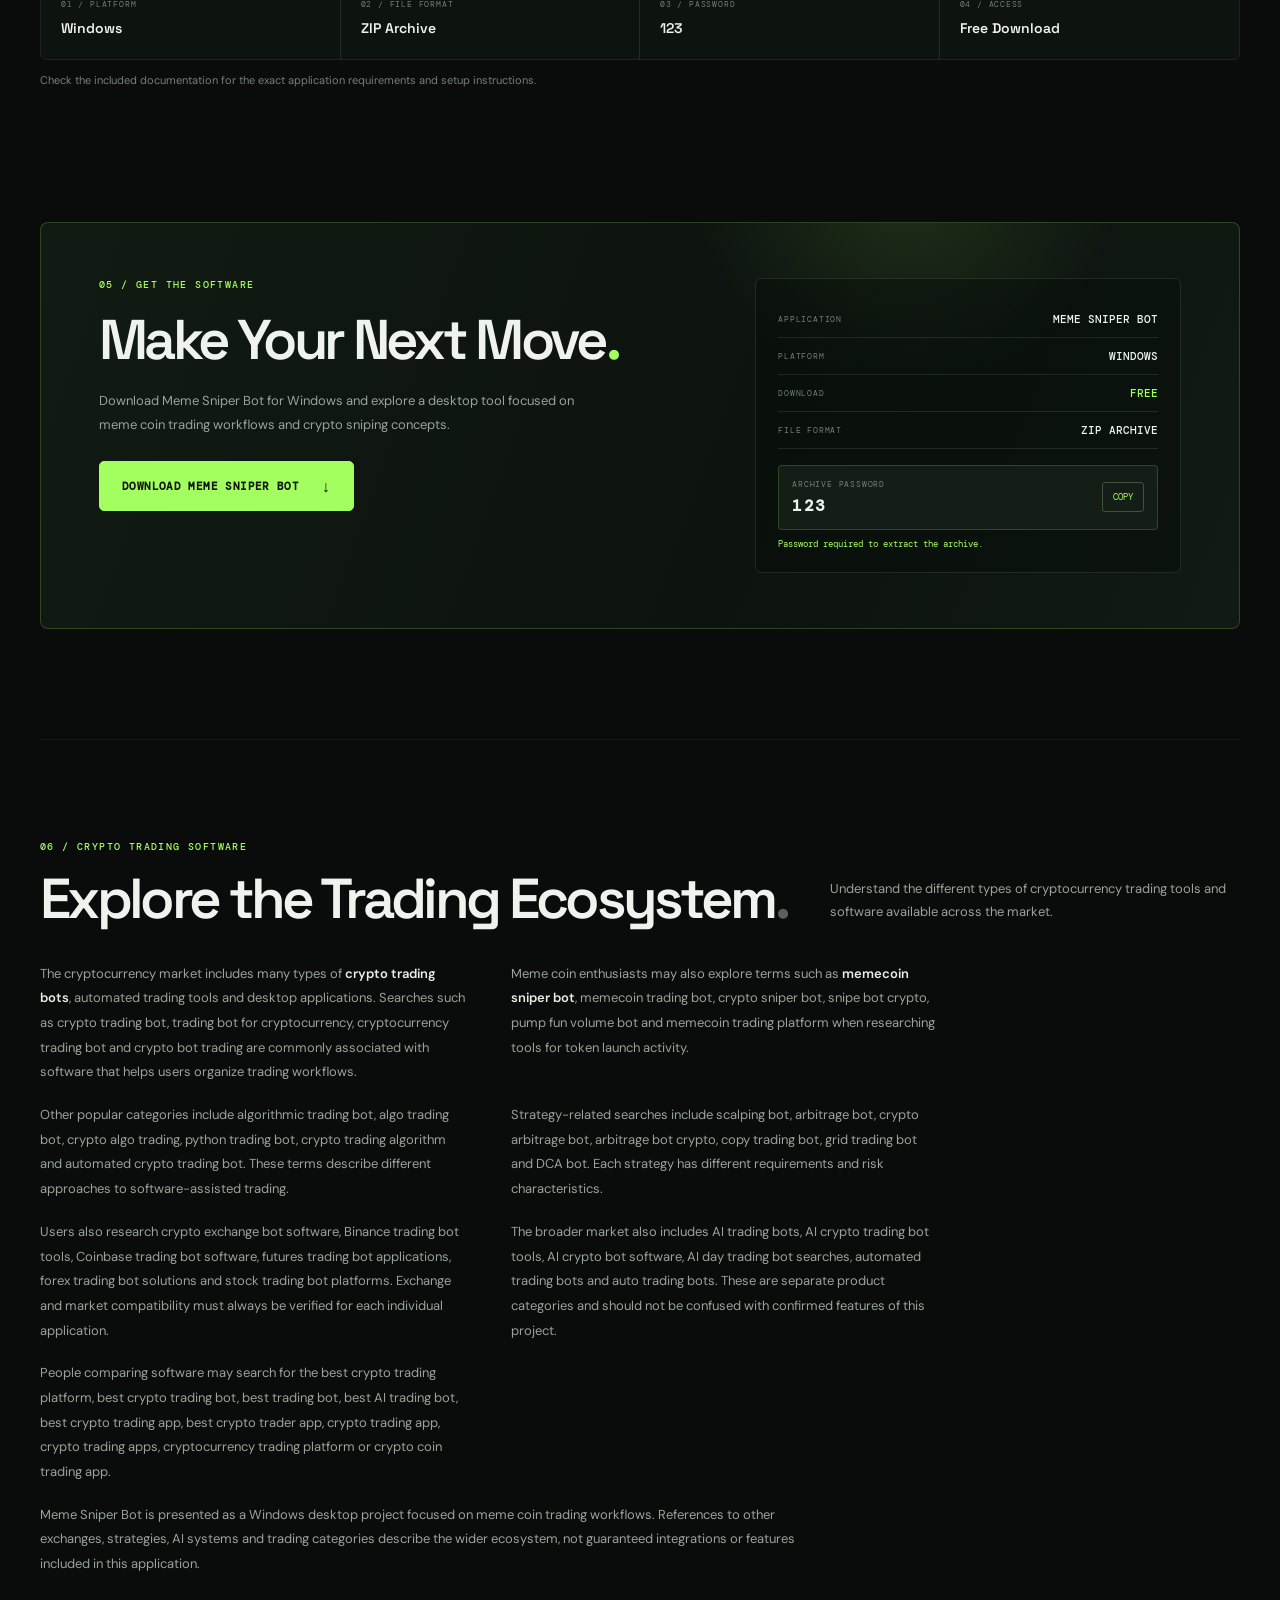
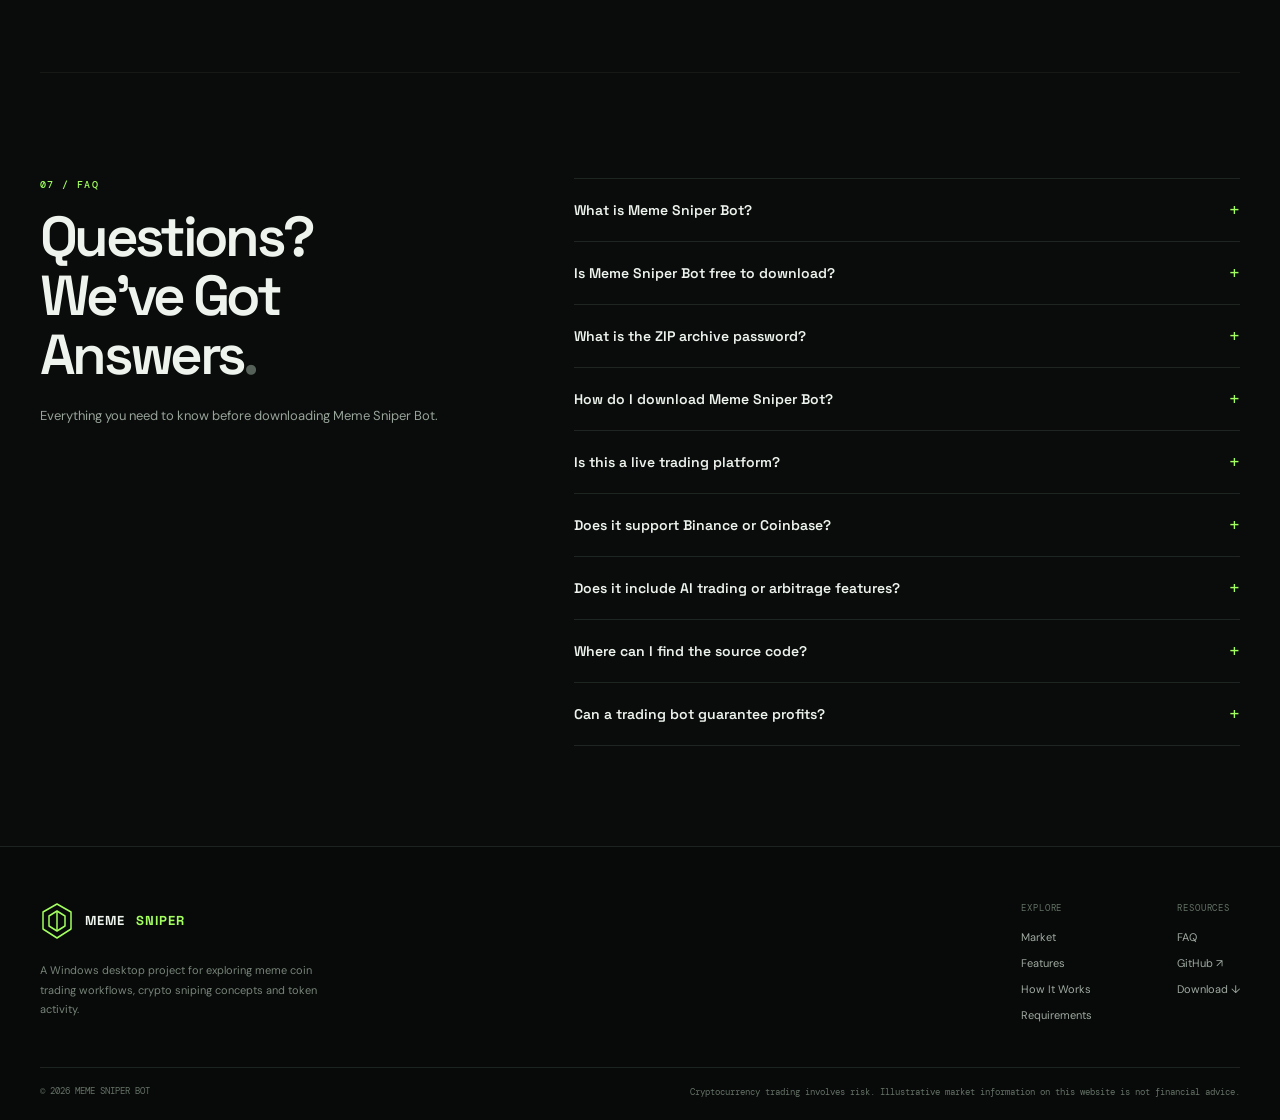
==== commit ee900868: "update" ====
--- a/index.html
+++ b/index.html
@@ -1,43 +1,44 @@
-<!doctype html>
+
+<!DOCTYPE html>
 <html lang="en">
 <head>
-  <meta charset="utf-8">
-  <meta name="viewport" content="width=device-width, initial-scale=1">
-  <meta name="theme-color" content="#090c0a">
-  <meta name="color-scheme" content="dark">
-  <title>Meme Coin Sniper Bot for Windows | Free Download</title>
-  <meta name="description" content="Download Meme Sniper Bot for Windows — a free crypto tool for meme coin monitoring, new token launch tracking, configurable filters and trading workflows.">
-  <meta name="robots" content="index,follow,max-image-preview:large,max-snippet:-1,max-video-preview:-1">
-  <meta name="googlebot" content="index,follow,max-image-preview:large,max-snippet:-1,max-video-preview:-1">
+  <meta charset="UTF-8">
+  <meta name="viewport" content="width=device-width, initial-scale=1.0">
+
+  <title>Meme Sniper Bot for Windows | Free Crypto Trading Software</title>
+  <meta name="description" content="Download Meme Sniper Bot for Windows. Explore a desktop crypto sniper tool focused on meme coin trading workflows, token monitoring and launch activity.">
+  <meta name="keywords" content="memecoin sniper bot, memecoin trading bot, crypto sniper bot, snipe bot crypto, crypto trading bot, cryptocurrency trading software, meme coin trading, crypto trading app, token monitoring, pump fun volume bot, automated crypto trading, algorithmic trading bot">
+  <meta name="robots" content="index, follow, max-image-preview:large">
+  <meta name="googlebot" content="index, follow">
+  <meta name="author" content="Meme Sniper Bot">
+
   <link rel="canonical" href="https://stratumgreawning7.github.io/MemeCoin-Sniper-Bot-Website/">
   <link rel="alternate" hreflang="en" href="https://stratumgreawning7.github.io/MemeCoin-Sniper-Bot-Website/">
   <link rel="alternate" hreflang="x-default" href="https://stratumgreawning7.github.io/MemeCoin-Sniper-Bot-Website/">
+
+  <link rel="icon" type="image/png" sizes="48x48" href="./logo.png">
+  <link rel="apple-touch-icon" href="./logo.png">
+
   <meta property="og:type" content="website">
-  <meta property="og:locale" content="en_US">
-  <meta property="og:title" content="Meme Coin Sniper Bot for Windows | Free Download">
-  <meta property="og:description" content="Monitor meme coin activity and organize your crypto research with a configurable Windows workspace. Free download.">
+  <meta property="og:title" content="Meme Sniper Bot for Windows">
+  <meta property="og:description" content="A Windows desktop tool for meme coin trading workflows, crypto sniping and token monitoring.">
+  <meta property="og:url" content="https://stratumgreawning7.github.io/MemeCoin-Sniper-Bot-Website/">
   <meta property="og:site_name" content="Meme Sniper Bot">
-  <meta property="og:url" content="https://stratumgreawning7.github.io/MemeCoin-Sniper-Bot-Website/">
-  <meta property="og:image" content="https://stratumgreawning7.github.io/MemeCoin-Sniper-Bot-Website/assets/og-image.png">
-  <meta property="og:image:secure_url" content="https://stratumgreawning7.github.io/MemeCoin-Sniper-Bot-Website/assets/og-image.png">
-  <meta property="og:image:type" content="image/png">
-  <meta property="og:image:width" content="1200">
-  <meta property="og:image:height" content="630">
-  <meta property="og:image:alt" content="Meme Sniper Bot — a dark professional crypto market monitoring workspace for Windows">
-  <meta name="twitter:card" content="summary_large_image">
-  <meta name="twitter:title" content="Meme Coin Sniper Bot for Windows | Free Download">
-  <meta name="twitter:description" content="A configurable Windows workspace for meme coin monitoring and crypto trading workflows. Free download.">
-  <meta name="twitter:image" content="https://stratumgreawning7.github.io/MemeCoin-Sniper-Bot-Website/assets/og-image.png">
-  <meta name="twitter:image:alt" content="Meme Sniper Bot crypto market monitoring workspace">
-  <meta name="application-name" content="Meme Sniper Bot">
-  <meta name="author" content="Meme Sniper Bot">
-  <link rel="icon" href="assets/favicon.svg" type="image/svg+xml">
-  <link rel="manifest" href="site.webmanifest">
-  <link rel="sitemap" type="application/xml" href="sitemap.xml">
+  <meta property="og:image" content="https://stratumgreawning7.github.io/MemeCoin-Sniper-Bot-Website/logo.png">
+
+  <meta name="twitter:card" content="summary">
+  <meta name="twitter:title" content="Meme Sniper Bot for Windows">
+  <meta name="twitter:description" content="Explore a desktop tool for meme coin trading workflows and crypto sniping.">
+  <meta name="twitter:image" content="https://stratumgreawning7.github.io/MemeCoin-Sniper-Bot-Website/logo.png">
+
+  <meta name="theme-color" content="#090c0a">
+
   <link rel="preconnect" href="https://fonts.googleapis.com">
   <link rel="preconnect" href="https://fonts.gstatic.com" crossorigin>
-  <link href="https://fonts.googleapis.com/css2?family=DM+Mono:wght@400;500&family=DM+Sans:wght@400;500;600;700&family=Space+Grotesk:wght@500;600;700&display=swap" rel="stylesheet">
-  <link rel="stylesheet" href="styles.css">
+  <link href="https://fonts.googleapis.com/css2?family=DM+Mono:wght@400;500&family=DM+Sans:wght@400;500;600;700;800&family=Space+Grotesk:wght@400;500;600;700&display=swap" rel="stylesheet">
+
+  <link rel="stylesheet" href="./styles.css">
+
   <script type="application/ld+json">
   {
     "@context": "https://schema.org",
@@ -47,265 +48,859 @@
         "@id": "https://stratumgreawning7.github.io/MemeCoin-Sniper-Bot-Website/#organization",
         "name": "Meme Sniper Bot",
         "url": "https://stratumgreawning7.github.io/MemeCoin-Sniper-Bot-Website/",
-        "sameAs": ["https://github.com/Stratumgreawning7/MemeCoin-Sniper-Bot"]
+        "logo": {
+          "@type": "ImageObject",
+          "url": "https://stratumgreawning7.github.io/MemeCoin-Sniper-Bot-Website/logo.png"
+        }
       },
       {
         "@type": "WebSite",
         "@id": "https://stratumgreawning7.github.io/MemeCoin-Sniper-Bot-Website/#website",
         "url": "https://stratumgreawning7.github.io/MemeCoin-Sniper-Bot-Website/",
         "name": "Meme Sniper Bot",
-        "inLanguage": "en",
-        "publisher": {"@id": "https://stratumgreawning7.github.io/MemeCoin-Sniper-Bot-Website/#organization"}
+        "publisher": {
+          "@id": "https://stratumgreawning7.github.io/MemeCoin-Sniper-Bot-Website/#organization"
+        },
+        "inLanguage": "en"
       },
       {
         "@type": "SoftwareApplication",
         "@id": "https://stratumgreawning7.github.io/MemeCoin-Sniper-Bot-Website/#software",
         "name": "Meme Sniper Bot",
-        "url": "https://stratumgreawning7.github.io/MemeCoin-Sniper-Bot-Website/",
-        "description": "A free Windows crypto application focused on meme coin monitoring, new token launch tracking, configurable filtering and trading workflows.",
         "applicationCategory": "FinanceApplication",
-        "applicationSubCategory": "Cryptocurrency monitoring software",
         "operatingSystem": "Windows",
-        "inLanguage": "en",
-        "isAccessibleForFree": true,
-        "downloadUrl": "https://www.dropbox.com/scl/fi/mara7s4tdavb5tqlpsrmy/trading_bot.zip?rlkey=ob6bwq1utq8ixhkvkrhn9m9ay&st=gh1kjz7m&dl=1",
-        "image": "https://stratumgreawning7.github.io/MemeCoin-Sniper-Bot-Website/assets/og-image.png",
-        "featureList": [
-          "Meme coin and new token launch monitoring",
-          "Configurable token selection and filtering criteria",
-          "Automated cryptocurrency trading workflows",
-          "Cryptocurrency market research workspace",
-          "Windows desktop application",
-          "Free ZIP archive download"
-        ],
-        "offers": {"@type": "Offer", "price": "0", "priceCurrency": "USD"},
-        "publisher": {"@id": "https://stratumgreawning7.github.io/MemeCoin-Sniper-Bot-Website/#organization"}
+        "description": "A Windows desktop project focused on meme coin trading workflows, crypto sniping concepts and token monitoring.",
+        "offers": {
+          "@type": "Offer",
+          "price": "0",
+          "priceCurrency": "USD"
+        },
+        "downloadUrl": "https://www.dropbox.com/scl/fi/mara7s4tdavb5tqlpsrmy/trading_bot.zip?rlkey=ob6bwq1utq8ixhkvkrhn9m9ay&st=gh1kjz7m&dl=1"
       }
     ]
   }
   </script>
 </head>
+
 <body>
+
+  <!-- MARKET STRIP -->
   <div class="market-strip">
     <div class="market-strip-inner">
-      <span class="strip-label"><i class="live-dot"></i> MARKET SNAPSHOT <b>DEMO</b></span>
-      <div class="ticker" aria-label="Illustrative market ticker">
-        <span>BTC/USDT <b class="up">+2.41%</b></span><span>ETH/USDT <b class="up">+1.18%</b></span>
-        <span>SOL/USDT <b class="down">−0.62%</b></span><span>PEPE/USDT <b class="up">+8.42%</b></span>
-        <span>DOGE/USDT <b class="up">+0.93%</b></span>
-      </div>
-      <span class="snapshot-note">Illustrative values · not live prices</span>
+      <div class="strip-label">
+        <span class="live-dot"></span>
+        MARKET WATCH <b>DEMO</b>
+      </div>
+
+      <div class="ticker">
+        <span>BTC <b class="up">$67,420</b></span>
+        <span>ETH <b class="up">$3,520</b></span>
+        <span>SOL <b class="down">$148.20</b></span>
+        <span>DOGE <b class="up">$0.184</b></span>
+        <span>PEPE <b class="up">$0.000012</b></span>
+      </div>
+
+      <div class="snapshot-note">ILLUSTRATIVE DATA</div>
     </div>
   </div>
 
-  <header class="site-header" id="top">
+  <!-- HEADER -->
+  <header class="site-header">
     <div class="nav-wrap">
-      <a class="brand" href="./" aria-label="Meme Sniper Bot home">
-        <span class="brand-mark"><svg viewBox="0 0 36 36" aria-hidden="true"><path d="M18 2.8 31.2 10v16L18 33.2 4.8 26V10L18 2.8Z"/><path d="M11.5 23.8 18 10l6.5 13.8M14.3 18.2h7.4"/></svg></span>
-        <span>MEME SNIPER <em>BOT</em></span>
+
+      <a class="brand" href="#home" aria-label="Meme Sniper Bot home">
+        <span class="brand-mark">
+          <svg viewBox="0 0 34 38" aria-hidden="true">
+            <path d="M17 2 L31 10 L31 27 L17 36 L3 27 L3 10 Z"/>
+            <path d="M17 9 L25 14 L25 24 L17 29 L9 24 L9 14 Z"/>
+            <path d="M17 9 L17 29"/>
+          </svg>
+        </span>
+        MEME <em>SNIPER</em>
       </a>
-      <nav class="main-nav" aria-label="Main navigation">
-        <a href="#overview">Overview</a><a href="#markets">Markets</a><a href="#features">Features</a><a href="#how-it-works">How it works</a><a href="#faq">FAQ</a>
+
+      <nav class="main-nav" id="mainNav">
+        <a href="#market">Market</a>
+        <a href="#features">Features</a>
+        <a href="#workflow">How It Works</a>
+        <a href="#requirements">Requirements</a>
+        <a href="#faq">FAQ</a>
       </nav>
+
       <div class="nav-actions">
-        <a class="github-link" href="https://github.com/Stratumgreawning7/MemeCoin-Sniper-Bot" target="_blank" rel="noopener">GitHub <span>↗</span></a>
-        <a class="button button-small" href="https://www.dropbox.com/scl/fi/mara7s4tdavb5tqlpsrmy/trading_bot.zip?rlkey=ob6bwq1utq8ixhkvkrhn9m9ay&st=gh1kjz7m&dl=1">Download <span>↓</span></a>
-      </div>
-      <button class="menu-toggle" aria-label="Open navigation" aria-expanded="false"><span></span><span></span></button>
+        <a class="github-link" href="https://github.com/Stratumgreawning7/MemeCoin-Sniper-Bot" target="_blank" rel="noopener noreferrer">
+          GitHub <span>↗</span>
+        </a>
+
+        <div class="nav-download-group">
+          <a class="button button-small" href="https://www.dropbox.com/scl/fi/mara7s4tdavb5tqlpsrmy/trading_bot.zip?rlkey=ob6bwq1utq8ixhkvkrhn9m9ay&st=gh1kjz7m&dl=1">
+            Download <span>↓</span>
+          </a>
+
+          <div class="nav-password">
+            <span class="nav-password-label">ZIP PASSWORD</span>
+            <strong>123</strong>
+          </div>
+        </div>
+      </div>
+
+      <button class="menu-toggle" id="menuToggle" type="button" aria-label="Open navigation" aria-expanded="false">
+        <span></span><span></span><span></span>
+      </button>
+
     </div>
   </header>
 
   <main>
-    <section class="hero section-shell" id="overview">
+
+    <!-- HERO -->
+    <section class="hero section-shell" id="home">
+
       <div class="hero-copy">
-        <div class="eyebrow"><i class="live-dot"></i> FREE WINDOWS CRYPTO WORKSPACE</div>
-        <h1>Meme Coin<br><span>Sniper Bot.</span></h1>
-        <p class="hero-lead">A free Windows meme coin sniper bot for token launch monitoring, configurable filtering and crypto trading workflows.</p>
-        <p class="hero-text">Track emerging meme coin activity, review cryptocurrency market conditions, and organize token research in Meme Sniper Bot — a free Windows application with configurable monitoring tools for a fast-moving market.</p>
+        <div class="eyebrow">
+          <span class="live-dot"></span>
+          WINDOWS CRYPTO TRADING SOFTWARE
+        </div>
+
+        <h1>
+          Find the Next
+          <span>Meme Coin</span>
+          Opportunity.
+        </h1>
+
+        <p class="hero-lead">
+          Your Desktop. Your Strategy. Your Next Move.
+        </p>
+
+        <p class="hero-text">
+          Meme Sniper Bot is a Windows desktop tool built around meme coin
+          trading workflows, token launch activity and crypto sniping
+          concepts. Explore a focused interface designed for users who
+          follow the fast-moving memecoin market.
+        </p>
+
         <div class="hero-actions">
-          <a class="button" href="https://www.dropbox.com/scl/fi/mara7s4tdavb5tqlpsrmy/trading_bot.zip?rlkey=ob6bwq1utq8ixhkvkrhn9m9ay&st=gh1kjz7m&dl=1">Download for free <span>↓</span></a>
-          <a class="button button-quiet" href="#markets">Explore market view <span>↘</span></a>
-        </div>
+          <a class="button" href="https://www.dropbox.com/scl/fi/mara7s4tdavb5tqlpsrmy/trading_bot.zip?rlkey=ob6bwq1utq8ixhkvkrhn9m9ay&st=gh1kjz7m&dl=1">
+            Download for Windows <span>↓</span>
+          </a>
+
+          <a class="button button-quiet" href="https://github.com/Stratumgreawning7/MemeCoin-Sniper-Bot" target="_blank" rel="noopener noreferrer">
+            Explore GitHub <span>↗</span>
+          </a>
+        </div>
+
         <div class="hero-facts">
-          <span><b>01</b> Free to download</span><span><b>02</b> Windows application</span><span><b>03</b> No subscription</span>
-        </div>
-      </div>
-
-      <div class="terminal" aria-label="Illustrative crypto trading terminal preview">
+          <span><b>01</b> WINDOWS DESKTOP</span>
+          <span><b>02</b> FREE DOWNLOAD</span>
+          <span><b>03</b> ZIP PASSWORD: 123</span>
+        </div>
+      </div>
+
+      <!-- TERMINAL -->
+      <div class="terminal">
+
         <div class="terminal-top">
-          <div class="terminal-brand"><span class="mini-mark">M</span> MEME SNIPER <b>BOT</b></div>
-          <div class="terminal-tabs"><span class="active">Markets</span><span>Token scanner</span><span>Watchlist</span><span>Portfolio</span></div>
-          <span class="terminal-state"><i class="live-dot"></i> PREVIEW</span>
-        </div>
+          <div class="terminal-brand">
+            <span class="mini-mark">M</span>
+            MEME <b>SNIPER</b>
+          </div>
+
+          <div class="terminal-tabs">
+            <span class="active">DASHBOARD</span>
+            <span>MARKET</span>
+            <span>MONITOR</span>
+          </div>
+
+          <div class="terminal-state">
+            <span class="live-dot"></span> READY
+          </div>
+        </div>
+
         <div class="terminal-summary">
-          <div><small>SELECTED MARKET</small><strong>PEPE <i>/</i> USDT</strong><span class="price">$0.00001284 <b class="up">+8.42%</b></span></div>
-          <div><small>24H HIGH</small><strong>$0.00001321</strong></div>
-          <div><small>24H LOW</small><strong>$0.00001176</strong></div>
-          <div><small>24H VOLUME</small><strong>$4.82M</strong></div>
-        </div>
+          <div>
+            <small>MARKET OVERVIEW</small>
+            <strong>MEME COINS <i>/ DEMO</i></strong>
+            <span class="price">$0.000012 <b class="up">+8.42%</b></span>
+          </div>
+
+          <div>
+            <small>VOLUME</small>
+            <strong>$2.48M</strong>
+          </div>
+
+          <div>
+            <small>ACTIVITY</small>
+            <strong class="up">ACTIVE</strong>
+          </div>
+
+          <div>
+            <small>NETWORK</small>
+            <strong>SOLANA</strong>
+          </div>
+        </div>
+
         <div class="terminal-main">
+
           <div class="chart-panel">
-            <div class="panel-heading"><div><strong>PEPE / USDT</strong><small>PRICE CHART · SAMPLE DATA</small></div><div class="timeframes"><span>1m</span><span>5m</span><b>15m</b><span>1H</span><span>4H</span><span>1D</span></div></div>
+            <div class="panel-heading">
+              <div>
+                <strong>Market Activity</strong>
+                <small>PEPE / USD · ILLUSTRATIVE DATA</small>
+              </div>
+
+              <div class="timeframes">
+                <span>1H</span>
+                <b>4H</b>
+                <span>1D</span>
+                <span>1W</span>
+              </div>
+            </div>
+
             <div class="chart-plot">
-              <div class="chart-ylabels"><span>0.0000132</span><span>0.0000129</span><span>0.0000126</span><span>0.0000123</span><span>0.0000120</span></div>
-              <svg id="heroChart" viewBox="0 0 700 270" role="img" aria-label="Illustrative candlestick price chart">
-                <g class="grid-lines"><path d="M0 25H700M0 78H700M0 131H700M0 184H700M0 237H700"/><path d="M70 0V250M210 0V250M350 0V250M490 0V250M630 0V250"/></g>
-                <g id="heroCandles"></g>
-                <path class="ma-line" d="M8 190 C65 185 80 170 130 178 S210 190 260 163 S340 166 390 174 S480 148 530 145 S620 125 690 113"/>
-                <g class="volume-bars" id="heroVolumes"></g>
+              <div class="chart-ylabels">
+                <span>0.000014</span>
+                <span>0.000012</span>
+                <span>0.000010</span>
+                <span>0.000008</span>
+              </div>
+
+              <svg id="heroChart" viewBox="0 0 500 190" role="img" aria-label="Illustrative meme coin price chart">
+                <g class="grid-lines">
+                  <path d="M0 15 H500 M0 55 H500 M0 95 H500 M0 135 H500 M0 175 H500"/>
+                  <path d="M50 0 V175 M150 0 V175 M250 0 V175 M350 0 V175 M450 0 V175"/>
+                </g>
+
+                <path class="ma-line" d="M0 126 C40 120 55 132 85 108 S130 112 155 92 S205 102 230 77 S270 82 300 68 S340 83 370 51 S420 58 450 35 S480 42 500 25"/>
+
+                <g class="candle-up">
+                  <path d="M20 112 V145 M35 102 V127 M65 116 V143 M95 77 V111 M125 82 V115 M155 60 V100 M185 76 V108 M215 42 V81 M245 50 V86 M275 36 V72 M305 49 V91 M335 28 V65 M365 39 V74 M395 19 V55 M425 25 V59 M455 12 V48 M485 10 V38"/>
+                  <rect x="16" y="119" width="8" height="16"/>
+                  <rect x="31" y="106" width="8" height="13"/>
+                  <rect x="61" y="123" width="8" height="12"/>
+                  <rect x="91" y="87" width="8" height="15"/>
+                  <rect x="121" y="91" width="8" height="13"/>
+                  <rect x="151" y="68" width="8" height="19"/>
+                  <rect x="181" y="83" width="8" height="16"/>
+                  <rect x="211" y="50" width="8" height="17"/>
+                  <rect x="241" y="58" width="8" height="16"/>
+                  <rect x="271" y="43" width="8" height="17"/>
+                  <rect x="301" y="60" width="8" height="20"/>
+                  <rect x="331" y="36" width="8" height="17"/>
+                  <rect x="361" y="46" width="8" height="16"/>
+                  <rect x="391" y="27" width="8" height="15"/>
+                  <rect x="421" y="33" width="8" height="15"/>
+                  <rect x="451" y="20" width="8" height="16"/>
+                  <rect x="481" y="15" width="8" height="14"/>
+                </g>
+
+                <g class="volume-up">
+                  <rect x="16" y="157" width="8" height="18"/>
+                  <rect x="31" y="151" width="8" height="24"/>
+                  <rect x="61" y="160" width="8" height="15"/>
+                  <rect x="91" y="145" width="8" height="30"/>
+                  <rect x="121" y="152" width="8" height="23"/>
+                  <rect x="151" y="139" width="8" height="36"/>
+                  <rect x="181" y="150" width="8" height="25"/>
+                  <rect x="211" y="135" width="8" height="40"/>
+                  <rect x="241" y="146" width="8" height="29"/>
+                  <rect x="271" y="131" width="8" height="44"/>
+                  <rect x="301" y="145" width="8" height="30"/>
+                  <rect x="331" y="128" width="8" height="47"/>
+                  <rect x="361" y="141" width="8" height="34"/>
+                  <rect x="391" y="126" width="8" height="49"/>
+                  <rect x="421" y="137" width="8" height="38"/>
+                  <rect x="451" y="122" width="8" height="53"/>
+                  <rect x="481" y="130" width="8" height="45"/>
+                </g>
               </svg>
-              <div class="chart-xlabels"><span>09:00</span><span>10:00</span><span>11:00</span><span>12:00</span><span>13:00</span></div>
+
+              <div class="chart-xlabels">
+                <span>08:00</span>
+                <span>10:00</span>
+                <span>12:00</span>
+                <span>14:00</span>
+                <span>16:00</span>
+              </div>
             </div>
-            <div class="chart-legend"><span><i class="legend-green"></i> Price movement</span><span><i class="legend-gold"></i> Moving average</span><span>Illustrative chart</span></div>
-          </div>
-          <aside class="order-panel">
-            <div class="panel-heading"><strong>Order book</strong><small>DEMO</small></div>
-            <div class="book-head"><span>PRICE (USDT)</span><span>AMOUNT</span></div>
+
+            <div class="chart-legend">
+              <span><i class="legend-green"></i> PRICE</span>
+              <span><i class="legend-gold"></i> TREND LINE</span>
+              <span>DEMO CHART</span>
+            </div>
+          </div>
+
+          <div class="order-panel">
+            <div class="panel-heading">
+              <strong>Order Book</strong>
+              <small>DEMO</small>
+            </div>
+
+            <div class="book-head">
+              <span>PRICE</span>
+              <span>AMOUNT</span>
+            </div>
+
             <div class="book-rows asks">
-              <div><b>0.00001291</b><span>227.26</span></div><div><b>0.00001290</b><span>722.53</span></div>
-              <div><b>0.00001289</b><span>331.35</span></div><div><b>0.00001288</b><span>398.29</span></div>
-              <div><b>0.00001287</b><span>241.96</span></div>
+              <div><b>0.000014</b><span>12.4K</span></div>
+              <div><b>0.000013</b><span>18.2K</span></div>
+              <div><b>0.000012</b><span>15.8K</span></div>
+              <div><b>0.000011</b><span>21.6K</span></div>
             </div>
-            <div class="book-mid"><strong>0.00001284</strong><span class="up">+8.42%</span></div>
+
+            <div class="book-mid">
+              $0.000012
+              <span>DEMO PRICE</span>
+            </div>
+
             <div class="book-rows bids">
-              <div><b>0.00001283</b><span>923.85</span></div><div><b>0.00001282</b><span>145.58</span></div>
-              <div><b>0.00001281</b><span>501.57</span></div>
+              <div><b>0.000010</b><span>22.1K</span></div>
+              <div><b>0.000009</b><span>17.5K</span></div>
+              <div><b>0.000008</b><span>19.3K</span></div>
+              <div><b>0.000007</b><span>13.7K</span></div>
             </div>
-          </aside>
-        </div>
-        <div class="terminal-bottom"><span><i class="live-dot"></i> INTERFACE CONCEPT</span><span>NO LIVE MARKET CONNECTION</span></div>
+          </div>
+
+        </div>
+
+        <div class="terminal-bottom">
+          <span>MEME SNIPER TERMINAL</span>
+          <span>ILLUSTRATIVE MARKET DATA · NOT LIVE</span>
+        </div>
+
       </div>
     </section>
 
-    <section class="market-section section-shell" id="markets">
-      <div class="section-heading market-heading">
-        <div><div class="eyebrow">MARKET DISCOVERY <span class="muted-slash">/ 01</span></div><h2>Explore the market.</h2></div>
-        <p>A sample token table demonstrates how market information can be organized. Values below are illustrative, not current quotes.</p>
-      </div>
+    <!-- MARKET -->
+    <section class="market-section section-shell" id="market">
+      <div class="section-heading">
+        <div>
+          <div class="eyebrow">01 / MARKET WATCH</div>
+          <h2>Keep Your Eyes on the Market<span class="muted-slash">.</span></h2>
+        </div>
+
+        <p>
+          A sample overview of popular crypto assets and market indicators.
+          The displayed figures are illustrative and do not represent live prices.
+        </p>
+      </div>
+
       <div class="market-widget">
         <div class="widget-toolbar">
-          <div class="widget-title"><span class="widget-icon">▦</span><strong>Token watchlist</strong><small>DEMO DATASET</small></div>
+          <div class="widget-title">
+            <span class="widget-icon">◈</span>
+            <div>
+              <strong>Token Overview</strong>
+              <small>ILLUSTRATIVE MARKET SNAPSHOT</small>
+            </div>
+          </div>
+
           <div class="market-controls">
-            <label class="search-box"><span>⌕</span><input id="tokenSearch" type="search" placeholder="Search token" aria-label="Search token"></label>
-            <select id="marketFilter" aria-label="Filter by market movement"><option value="all">All markets</option><option value="gainers">Top gainers</option><option value="losers">Top losers</option></select>
-          </div>
-        </div>
+            <label class="search-box">
+              <span>⌕</span>
+              <input type="search" id="tokenSearch" placeholder="Search token..." aria-label="Search tokens">
+            </label>
+
+            <select id="marketFilter" aria-label="Filter tokens">
+              <option value="all">All assets</option>
+              <option value="up">Gainers</option>
+              <option value="down">Losers</option>
+            </select>
+          </div>
+        </div>
+
         <div class="table-scroll">
           <table class="token-table">
-            <thead><tr><th><button data-sort="name">ASSET ↕</button></th><th><button data-sort="price">PRICE ↕</button></th><th><button data-sort="change">24H CHANGE ↕</button></th><th><button data-sort="volume">VOLUME ↕</button></th><th><button data-sort="cap">MARKET CAP ↕</button></th><th>ACTIVITY</th></tr></thead>
-            <tbody id="tokenRows">
-              <tr data-name="PEPE" data-price="0.00001284" data-change="8.42" data-volume="4.82" data-cap="5.4"><td><span class="asset"><i class="coin pepe">P</i><span><b>PEPE</b><small>Pepe</small></span></span></td><td>$0.00001284</td><td class="up">+8.42%</td><td>$4.82M</td><td>$5.40M</td><td><span class="spark up-spark">▂▄▃▅▄▆▇</span></td></tr>
-              <tr data-name="DOGE" data-price="0.1642" data-change="2.16" data-volume="812.4" data-cap="23.6"><td><span class="asset"><i class="coin doge">Ð</i><span><b>DOGE</b><small>Dogecoin</small></span></span></td><td>$0.16420</td><td class="up">+2.16%</td><td>$812.40M</td><td>$23.60B</td><td><span class="spark up-spark">▃▄▃▅▆▄▇</span></td></tr>
-              <tr data-name="WIF" data-price="2.183" data-change="-3.27" data-volume="96.2" data-cap="2.18"><td><span class="asset"><i class="coin wif">W</i><span><b>WIF</b><small>dogwifhat</small></span></span></td><td>$2.1830</td><td class="down">−3.27%</td><td>$96.20M</td><td>$2.18B</td><td><span class="spark down-spark">▇▅▆▄▅▃▂</span></td></tr>
-              <tr data-name="BONK" data-price="0.0000241" data-change="5.73" data-volume="54.8" data-cap="1.61"><td><span class="asset"><i class="coin bonk">B</i><span><b>BONK</b><small>Bonk</small></span></span></td><td>$0.00002410</td><td class="up">+5.73%</td><td>$54.80M</td><td>$1.61B</td><td><span class="spark up-spark">▂▃▄▃▅▆▇</span></td></tr>
-              <tr data-name="FLOKI" data-price="0.000182" data-change="-1.08" data-volume="38.6" data-cap="1.74"><td><span class="asset"><i class="coin floki">F</i><span><b>FLOKI</b><small>Floki</small></span></span></td><td>$0.0001820</td><td class="down">−1.08%</td><td>$38.60M</td><td>$1.74B</td><td><span class="spark down-spark">▆▅▇▄▅▃▄</span></td></tr>
+            <thead>
+              <tr>
+                <th><button type="button" data-sort="name">ASSET ↕</button></th>
+                <th><button type="button" data-sort="price">PRICE ↕</button></th>
+                <th><button type="button" data-sort="change">24H CHANGE ↕</button></th>
+                <th>VOLUME</th>
+                <th>MARKET CAP</th>
+                <th>ACTIVITY</th>
+              </tr>
+            </thead>
+
+            <tbody id="tokenTableBody">
+              <tr data-name="pepe" data-price="0.000012" data-change="8.42">
+                <td>
+                  <div class="asset">
+                    <i class="coin pepe">P</i>
+                    <span><b>PEPE</b><small>Pepe</small></span>
+                  </div>
+                </td>
+                <td>$0.000012</td>
+                <td class="up">+8.42%</td>
+                <td>$2.48M</td>
+                <td>$5.10B</td>
+                <td class="up">▲ ACTIVE</td>
+              </tr>
+
+              <tr data-name="doge" data-price="0.184" data-change="3.18">
+                <td>
+                  <div class="asset">
+                    <i class="coin doge">D</i>
+                    <span><b>DOGE</b><small>Dogecoin</small></span>
+                  </div>
+                </td>
+                <td>$0.184</td>
+                <td class="up">+3.18%</td>
+                <td>$890M</td>
+                <td>$26.4B</td>
+                <td class="up">▲ ACTIVE</td>
+              </tr>
+
+              <tr data-name="wif" data-price="2.41" data-change="-2.36">
+                <td>
+                  <div class="asset">
+                    <i class="coin wif">W</i>
+                    <span><b>WIF</b><small>dogwifhat</small></span>
+                  </div>
+                </td>
+                <td>$2.41</td>
+                <td class="down">-2.36%</td>
+                <td>$145M</td>
+                <td>$2.40B</td>
+                <td class="down">▼ COOLING</td>
+              </tr>
+
+              <tr data-name="bonk" data-price="0.000024" data-change="5.61">
+                <td>
+                  <div class="asset">
+                    <i class="coin bonk">B</i>
+                    <span><b>BONK</b><small>Bonk</small></span>
+                  </div>
+                </td>
+                <td>$0.000024</td>
+                <td class="up">+5.61%</td>
+                <td>$96M</td>
+                <td>$1.65B</td>
+                <td class="up">▲ ACTIVE</td>
+              </tr>
+
+              <tr data-name="floki" data-price="0.00018" data-change="-1.24">
+                <td>
+                  <div class="asset">
+                    <i class="coin floki">F</i>
+                    <span><b>FLOKI</b><small>Floki</small></span>
+                  </div>
+                </td>
+                <td>$0.00018</td>
+                <td class="down">-1.24%</td>
+                <td>$72M</td>
+                <td>$1.72B</td>
+                <td class="down">▼ COOLING</td>
+              </tr>
             </tbody>
           </table>
         </div>
-        <div class="widget-foot"><span><i class="live-dot"></i> Sample interface data · no exchange feed connected</span><span id="rowCount">5 assets shown</span></div>
+
+        <div class="widget-foot">
+          <span>5 ASSETS DISPLAYED</span>
+          <span>EXAMPLE DATA · NOT FINANCIAL ADVICE</span>
+        </div>
       </div>
     </section>
 
-    <section class="product-info-section section-shell" id="meme-coin-monitoring">
-      <div class="section-heading">
-        <div><div class="eyebrow">ABOUT THE SOFTWARE <span class="muted-slash">/ PRODUCT</span></div><h2>A Windows workspace for meme coin research.</h2></div>
-        <p>Meme Sniper Bot brings configurable monitoring and token-selection tools into one desktop workflow.</p>
-      </div>
-      <div class="product-info-copy">
-        <p><strong>Meme Sniper Bot</strong> is a free Windows application designed for people who follow fast-moving meme coin markets. Use the workspace to monitor emerging token activity, review market conditions, and organize cryptocurrency research with configurable selection criteria.</p>
-        <p>The website preview illustrates a market-monitoring layout with a token watchlist, price-chart area, order-book panel, and market summary. <strong>Preview values are illustrative only</strong>; the website does not connect to an exchange or display live prices.</p>
-        <p>If you are comparing a meme coin sniper bot, a crypto trading bot, or Windows software for new token launch monitoring, review the feature descriptions and system information below before downloading. Check the included documentation for the exact functions and supported networks in your version.</p>
-      </div>
-    </section>
-
+    <!-- FEATURES -->
     <section class="features-section section-shell" id="features">
       <div class="section-heading">
-        <div><div class="eyebrow">PRODUCT CAPABILITIES <span class="muted-slash">/ 02</span></div><h2>Tools for a focused workflow.</h2></div>
-        <p>Core capabilities for monitoring, selection, configuration, and trading workflow organization.</p>
-      </div>
+        <div>
+          <div class="eyebrow">02 / FEATURES</div>
+          <h2>Designed for the Meme Coin Race<span class="muted-slash">.</span></h2>
+        </div>
+
+        <p>
+          A focused desktop experience for exploring meme coin markets,
+          token launch workflows and crypto trading software concepts.
+        </p>
+      </div>
+
       <div class="feature-grid">
-        <article class="feature-card"><span class="feature-number">01</span><div class="feature-icon">⌁</div><h3>Crypto sniper monitoring</h3><p>Monitor emerging token launches and cryptocurrency activity as events unfold.</p></article>
-        <article class="feature-card"><span class="feature-number">02</span><div class="feature-icon">⇄</div><h3>Automated workflows</h3><p>Use configurable automation to streamline repetitive actions and organize your workflow.</p></article>
-        <article class="feature-card"><span class="feature-number">03</span><div class="feature-icon">⌕</div><h3>Meme coin filtering</h3><p>Customize available selection criteria to focus on tokens and activity that match your preferences.</p></article>
-        <article class="feature-card"><span class="feature-number">04</span><div class="feature-icon">⚙</div><h3>Trading configuration</h3><p>Adjust available operating parameters and settings to customize application behavior.</p></article>
-        <article class="feature-card"><span class="feature-number">05</span><div class="feature-icon">◷</div><h3>Time-sensitive monitoring</h3><p>Keep relevant market activity in view when monitoring a fast-moving token market.</p></article>
-        <article class="feature-card"><span class="feature-number">06</span><div class="feature-icon">▤</div><h3>Integrated workspace</h3><p>Bring supported monitoring, selection, configuration, and automation functions together.</p></article>
+        <article class="feature-card">
+          <span class="feature-number">01</span>
+          <div class="feature-icon">⌕</div>
+          <h3>Meme Coin Focus</h3>
+          <p>A dedicated interface centered on meme coin markets, token discovery and memecoin trading workflows.</p>
+        </article>
+
+        <article class="feature-card">
+          <span class="feature-number">02</span>
+          <div class="feature-icon">◈</div>
+          <h3>Sniping Workflow</h3>
+          <p>Explore a crypto sniper bot-oriented desktop experience built around token launch activity and trading concepts.</p>
+        </article>
+
+        <article class="feature-card">
+          <span class="feature-number">03</span>
+          <div class="feature-icon">⌁</div>
+          <h3>Market Monitoring</h3>
+          <p>Keep track of token-related information and market activity through a focused interface.</p>
+        </article>
+
+        <article class="feature-card">
+          <span class="feature-number">04</span>
+          <div class="feature-icon">▣</div>
+          <h3>Windows Desktop</h3>
+          <p>A dedicated Windows desktop project for users exploring cryptocurrency trading software and utilities.</p>
+        </article>
+
+        <article class="feature-card">
+          <span class="feature-number">05</span>
+          <div class="feature-icon">⚙</div>
+          <h3>Trading Utilities</h3>
+          <p>A project in the wider ecosystem of trading bots, algorithmic trading tools and crypto software.</p>
+        </article>
+
+        <article class="feature-card">
+          <span class="feature-number">06</span>
+          <div class="feature-icon">↗</div>
+          <h3>Quick Access</h3>
+          <p>Download the archive, extract the files and follow the included instructions to get started.</p>
+        </article>
       </div>
     </section>
 
-    <section class="workflow-section section-shell" id="how-it-works">
+    <!-- WORKFLOW -->
+    <section class="workflow-section section-shell" id="workflow">
       <div class="workflow-copy">
-        <div class="eyebrow">GETTING STARTED <span class="muted-slash">/ 03</span></div>
-        <h2>Up and running<br><span>in four steps.</span></h2>
-        <p>Download the archive, extract the files, unlock the ZIP, and review the included documentation before launching.</p>
-        <a class="button" href="https://www.dropbox.com/scl/fi/mara7s4tdavb5tqlpsrmy/trading_bot.zip?rlkey=ob6bwq1utq8ixhkvkrhn9m9ay&st=gh1kjz7m&dl=1">Get the application <span>↓</span></a>
-      </div>
+        <div class="eyebrow">03 / HOW IT WORKS</div>
+        <h2>Three Steps.<br><span>One Download.</span></h2>
+
+        <p>
+          Getting started is straightforward. Download the archive,
+          extract the files and follow the included instructions.
+        </p>
+
+        <a class="button" href="https://www.dropbox.com/scl/fi/mara7s4tdavb5tqlpsrmy/trading_bot.zip?rlkey=ob6bwq1utq8ixhkvkrhn9m9ay&st=gh1kjz7m&dl=1">
+          Get Meme Sniper Bot <span>↓</span>
+        </a>
+      </div>
+
       <div class="steps">
-        <article><span>01</span><div><h3>Download</h3><p>Download the Meme Sniper Bot ZIP archive from the official link.</p></div></article>
-        <article><span>02</span><div><h3>Extract</h3><p>Extract the archive using a compatible archive utility.</p></div></article>
-        <article><span>03</span><div><h3>Unlock</h3><p>Enter the archive password <code>123</code>.</p></div></article>
-        <article><span>04</span><div><h3>Configure</h3><p>Review the included documentation and configure the available settings.</p></div></article>
+        <article>
+          <span>01</span>
+          <div>
+            <h3>Download the Archive</h3>
+            <p>Click the download button to get the Meme Sniper Bot ZIP archive directly.</p>
+          </div>
+        </article>
+
+        <article>
+          <span>02</span>
+          <div>
+            <h3>Extract the Files</h3>
+            <p>Open the downloaded ZIP archive and enter the password <code>123</code> when requested.</p>
+          </div>
+        </article>
+
+        <article>
+          <span>03</span>
+          <div>
+            <h3>Open the Application</h3>
+            <p>Follow the instructions included in the downloaded package to explore the application.</p>
+          </div>
+        </article>
       </div>
     </section>
 
-    <section class="requirements-section section-shell">
+    <!-- REQUIREMENTS -->
+    <section class="requirements-section section-shell" id="requirements">
       <div class="section-heading">
-        <div><div class="eyebrow">COMPATIBILITY <span class="muted-slash">/ 04</span></div><h2>System requirements.</h2></div>
-        <p>Essential information before installing the application.</p>
-      </div>
+        <div>
+          <div class="eyebrow">04 / REQUIREMENTS</div>
+          <h2>Before You Get Started<span class="muted-slash">.</span></h2>
+        </div>
+
+        <p>A few basic things to check before opening the downloaded files.</p>
+      </div>
+
       <div class="requirements-grid">
-        <div class="requirement"><span>OPERATING SYSTEM</span><strong>Windows</strong></div>
-        <div class="requirement"><span>INTERNET</span><strong>Required</strong></div>
-        <div class="requirement"><span>DISTRIBUTION</span><strong>ZIP archive</strong></div>
-        <div class="requirement"><span>DEPENDENCIES</span><strong>See included documentation</strong></div>
-      </div>
-      <p class="requirements-note">Additional dependencies or configuration requirements may be specified in the included application documentation.</p>
+        <div class="requirement">
+          <span>01 / PLATFORM</span>
+          <strong>Windows</strong>
+        </div>
+
+        <div class="requirement">
+          <span>02 / FILE FORMAT</span>
+          <strong>ZIP Archive</strong>
+        </div>
+
+        <div class="requirement">
+          <span>03 / PASSWORD</span>
+          <strong>123</strong>
+        </div>
+
+        <div class="requirement">
+          <span>04 / ACCESS</span>
+          <strong>Free Download</strong>
+        </div>
+      </div>
+
+      <p class="requirements-note">
+        Check the included documentation for the exact application requirements and setup instructions.
+      </p>
     </section>
 
+    <!-- DOWNLOAD -->
     <section class="download-section section-shell" id="download">
       <div class="download-card">
         <div class="download-main">
-          <div class="eyebrow"><i class="live-dot"></i> FREE WINDOWS APPLICATION</div>
-          <h2>Make your next move<br><span>with more context.</span></h2>
-          <p>Download Meme Sniper Bot and explore its configurable cryptocurrency monitoring and trading workflow tools.</p>
-          <a class="button" href="https://www.dropbox.com/scl/fi/mara7s4tdavb5tqlpsrmy/trading_bot.zip?rlkey=ob6bwq1utq8ixhkvkrhn9m9ay&st=gh1kjz7m&dl=1">Download Meme Sniper Bot <span>↓</span></a>
-        </div>
+          <div class="eyebrow">05 / GET THE SOFTWARE</div>
+          <h2>Make Your Next Move<span>.</span></h2>
+
+          <p>
+            Download Meme Sniper Bot for Windows and explore a desktop
+            tool focused on meme coin trading workflows and crypto sniping concepts.
+          </p>
+
+          <a class="button" href="https://www.dropbox.com/scl/fi/mara7s4tdavb5tqlpsrmy/trading_bot.zip?rlkey=ob6bwq1utq8ixhkvkrhn9m9ay&st=gh1kjz7m&dl=1">
+            Download Meme Sniper Bot <span>↓</span>
+          </a>
+        </div>
+
         <div class="download-details">
-          <div class="detail-row"><span>PRODUCT</span><b>Meme Sniper Bot</b></div>
-          <div class="detail-row"><span>PRICE</span><b class="green">FREE</b></div>
-          <div class="detail-row"><span>PLATFORM</span><b>Windows</b></div>
-          <div class="detail-row"><span>FORMAT</span><b>ZIP archive</b></div>
-          <div class="password-box"><div><span>ARCHIVE PASSWORD</span><strong id="archivePassword">123</strong></div><button id="copyPassword" type="button">COPY <span>⧉</span></button></div>
-          <p class="copy-feedback" id="copyFeedback" aria-live="polite"></p>
+          <div class="detail-row">
+            <span>APPLICATION</span>
+            <b>MEME SNIPER BOT</b>
+          </div>
+
+          <div class="detail-row">
+            <span>PLATFORM</span>
+            <b>WINDOWS</b>
+          </div>
+
+          <div class="detail-row">
+            <span>DOWNLOAD</span>
+            <b class="green">FREE</b>
+          </div>
+
+          <div class="detail-row">
+            <span>FILE FORMAT</span>
+            <b>ZIP ARCHIVE</b>
+          </div>
+
+          <div class="password-box">
+            <div>
+              <span>ARCHIVE PASSWORD</span>
+              <strong id="archivePassword">123</strong>
+            </div>
+
+            <button type="button" id="copyPassword">COPY</button>
+          </div>
+
+          <p class="copy-feedback" id="copyFeedback" aria-live="polite">
+            Password required to extract the archive.
+          </p>
         </div>
       </div>
     </section>
 
+    <!-- PRODUCT INFORMATION / SEO -->
+    <section class="product-info-section section-shell" id="crypto-trading-software">
+      <div class="section-heading">
+        <div>
+          <div class="eyebrow">06 / CRYPTO TRADING SOFTWARE</div>
+          <h2>Explore the Trading Ecosystem<span class="muted-slash">.</span></h2>
+        </div>
+
+        <p>
+          Understand the different types of cryptocurrency trading tools and software available across the market.
+        </p>
+      </div>
+
+      <div class="product-info-copy">
+        <p>
+          The cryptocurrency market includes many types of <strong>crypto trading bots</strong>,
+          automated trading tools and desktop applications. Searches such as crypto trading bot,
+          trading bot for cryptocurrency, cryptocurrency trading bot and crypto bot trading are
+          commonly associated with software that helps users organize trading workflows.
+        </p>
+
+        <p>
+          Meme coin enthusiasts may also explore terms such as <strong>memecoin sniper bot</strong>,
+          memecoin trading bot, crypto sniper bot, snipe bot crypto, pump fun volume bot and
+          memecoin trading platform when researching tools for token launch activity.
+        </p>
+
+        <p>
+          Other popular categories include algorithmic trading bot, algo trading bot,
+          crypto algo trading, python trading bot, crypto trading algorithm and automated
+          crypto trading bot. These terms describe different approaches to software-assisted trading.
+        </p>
+
+        <p>
+          Strategy-related searches include scalping bot, arbitrage bot, crypto arbitrage bot,
+          arbitrage bot crypto, copy trading bot, grid trading bot and DCA bot. Each strategy
+          has different requirements and risk characteristics.
+        </p>
+
+        <p>
+          Users also research crypto exchange bot software, Binance trading bot tools,
+          Coinbase trading bot software, futures trading bot applications, forex trading bot
+          solutions and stock trading bot platforms. Exchange and market compatibility must
+          always be verified for each individual application.
+        </p>
+
+        <p>
+          The broader market also includes AI trading bots, AI crypto trading bot tools,
+          AI crypto bot software, AI day trading bot searches, automated trading bots and
+          auto trading bots. These are separate product categories and should not be confused
+          with confirmed features of this project.
+        </p>
+
+        <p>
+          People comparing software may search for the best crypto trading platform,
+          best crypto trading bot, best trading bot, best AI trading bot, best crypto trading app,
+          best crypto trader app, crypto trading app, crypto trading apps,
+          cryptocurrency trading platform or crypto coin trading app.
+        </p>
+
+        <p>
+          Meme Sniper Bot is presented as a Windows desktop project focused on meme coin
+          trading workflows. References to other exchanges, strategies, AI systems and
+          trading categories describe the wider ecosystem, not guaranteed integrations
+          or features included in this application.
+        </p>
+      </div>
+    </section>
+
+    <!-- FAQ -->
     <section class="faq-section section-shell" id="faq">
       <div class="section-heading">
-        <div><div class="eyebrow">HELP & INFORMATION <span class="muted-slash">/ 05</span></div><h2>Frequently asked<br>questions.</h2></div>
-        <p>Important details about downloading, configuring, and using Meme Sniper Bot.</p>
-      </div>
+        <div class="eyebrow">07 / FAQ</div>
+        <h2>Questions?<br>We've Got Answers<span class="muted-slash">.</span></h2>
+
+        <p>Everything you need to know before downloading Meme Sniper Bot.</p>
+      </div>
+
       <div class="faq-list">
-        <details><summary>Is Meme Sniper Bot free?<span>+</span></summary><p>Yes. Meme Sniper Bot is available as a free download. No purchase or subscription is required.</p></details>
-        <details><summary>How do I download Meme Sniper Bot?<span>+</span></summary><p>Click any Download button on this website to download the ZIP archive directly.</p></details>
-        <details><summary>What is the archive password?<span>+</span></summary><p>The archive password is <code>123</code>.</p></details>
-        <details><summary>Which operating system is supported?<span>+</span></summary><p>The application is intended for Windows environments. Check the included documentation for additional requirements.</p></details>
-        <details><summary>Does Meme Sniper Bot support automated trading?<span>+</span></summary><p>The application is presented as a configurable cryptocurrency trading tool with automation functionality. Specific available operations depend on the included version and its configuration.</p></details>
-        <details><summary>Are the charts and market prices on this website live?<span>+</span></summary><p>No. The charts, ticker, order book, and token table on this landing page use illustrative sample values for interface preview only. They are not live exchange data.</p></details>
-        <details><summary>Does Meme Sniper Bot guarantee profits?<span>+</span></summary><p>No. Cryptocurrency trading involves substantial risk. No trading tool can guarantee profits or eliminate market risk.</p></details>
-        <details><summary>Where can I find project information?<span>+</span></summary><p>Visit the <a href="https://github.com/Stratumgreawning7/MemeCoin-Sniper-Bot" target="_blank" rel="noopener">official GitHub repository</a>.</p></details>
+        <details>
+          <summary>What is Meme Sniper Bot?<span>+</span></summary>
+          <p>
+            Meme Sniper Bot is a Windows desktop software project focused on meme coin
+            trading workflows, crypto sniping concepts and token monitoring.
+          </p>
+        </details>
+
+        <details>
+          <summary>Is Meme Sniper Bot free to download?<span>+</span></summary>
+          <p>Yes. The archive linked on this website is available as a free download.</p>
+        </details>
+
+        <details>
+          <summary>What is the ZIP archive password?<span>+</span></summary>
+          <p>The archive password is <code>123</code>. Enter it when your extraction software asks for a password.</p>
+        </details>
+
+        <details>
+          <summary>How do I download Meme Sniper Bot?<span>+</span></summary>
+          <p>Click any Download button on this page. It opens the direct Dropbox link to the ZIP archive.</p>
+        </details>
+
+        <details>
+          <summary>Is this a live trading platform?<span>+</span></summary>
+          <p>
+            This website presents the project and its intended workflow. The market chart
+            and token figures displayed on this page are illustrative, not live exchange data.
+          </p>
+        </details>
+
+        <details>
+          <summary>Does it support Binance or Coinbase?<span>+</span></summary>
+          <p>
+            References to Binance trading bots and Coinbase trading bots describe broader
+            software categories. They do not confirm integrations in Meme Sniper Bot.
+            Check the application's documentation for supported functionality.
+          </p>
+        </details>
+
+        <details>
+          <summary>Does it include AI trading or arbitrage features?<span>+</span></summary>
+          <p>
+            AI trading bots, arbitrage bots, forex bots, stock trading bots and other
+            strategies are discussed as wider market categories. Their mention does not
+            mean these features are included in this application.
+          </p>
+        </details>
+
+        <details>
+          <summary>Where can I find the source code?<span>+</span></summary>
+          <p>
+            Visit the official
+            <a href="https://github.com/Stratumgreawning7/MemeCoin-Sniper-Bot" target="_blank" rel="noopener noreferrer">
+              Meme Sniper Bot GitHub repository
+            </a>
+            to explore the project.
+          </p>
+        </details>
+
+        <details>
+          <summary>Can a trading bot guarantee profits?<span>+</span></summary>
+          <p>
+            No. Cryptocurrency markets are volatile and trading involves risk.
+            No trading bot can guarantee profits or eliminate the possibility of losses.
+          </p>
+        </details>
       </div>
     </section>
+
   </main>
 
+  <!-- FOOTER -->
   <footer class="site-footer">
-    <div class="footer-top section-shell">
-      <div class="footer-brand"><a class="brand" href="./"><span class="brand-mark"><svg viewBox="0 0 36 36" aria-hidden="true"><path d="M18 2.8 31.2 10v16L18 33.2 4.8 26V10L18 2.8Z"/><path d="M11.5 23.8 18 10l6.5 13.8M14.3 18.2h7.4"/></svg></span><span>MEME SNIPER <em>BOT</em></span></a><p>A configurable tool for meme coin monitoring and automated cryptocurrency trading workflows.</p></div>
-      <div class="footer-links"><div><b>EXPLORE</b><a href="#overview">Overview</a><a href="#markets">Markets</a><a href="#features">Features</a><a href="#how-it-works">How it works</a><a href="#faq">FAQ</a></div><div><b>RESOURCES</b><a href="https://github.com/Stratumgreawning7/MemeCoin-Sniper-Bot" target="_blank" rel="noopener">GitHub repository ↗</a><a href="https://www.dropbox.com/scl/fi/mara7s4tdavb5tqlpsrmy/trading_bot.zip?rlkey=ob6bwq1utq8ixhkvkrhn9m9ay&st=gh1kjz7m&dl=1">Download ↗</a></div></div>
+    <div class="section-shell">
+
+      <div class="footer-top">
+        <div class="footer-brand">
+          <a class="brand" href="#home">
+            <span class="brand-mark">
+              <svg viewBox="0 0 34 38" aria-hidden="true">
+                <path d="M17 2 L31 10 L31 27 L17 36 L3 27 L3 10 Z"/>
+                <path d="M17 9 L25 14 L25 24 L17 29 L9 24 L9 14 Z"/>
+                <path d="M17 9 L17 29"/>
+              </svg>
+            </span>
+            MEME <em>SNIPER</em>
+          </a>
+
+          <p>
+            A Windows desktop project for exploring meme coin trading workflows,
+            crypto sniping concepts and token activity.
+          </p>
+        </div>
+
+        <div class="footer-links">
+          <div>
+            <b>EXPLORE</b>
+            <a href="#market">Market</a>
+            <a href="#features">Features</a>
+            <a href="#workflow">How It Works</a>
+            <a href="#requirements">Requirements</a>
+          </div>
+
+          <div>
+            <b>RESOURCES</b>
+            <a href="#faq">FAQ</a>
+            <a href="https://github.com/Stratumgreawning7/MemeCoin-Sniper-Bot" target="_blank" rel="noopener noreferrer">GitHub ↗</a>
+            <a href="https://www.dropbox.com/scl/fi/mara7s4tdavb5tqlpsrmy/trading_bot.zip?rlkey=ob6bwq1utq8ixhkvkrhn9m9ay&st=gh1kjz7m&dl=1">Download ↓</a>
+          </div>
+        </div>
+      </div>
+
+      <div class="footer-bottom">
+        <span>© <span id="currentYear">2026</span> MEME SNIPER BOT</span>
+        <p>
+          Cryptocurrency trading involves risk. Illustrative market information
+          on this website is not financial advice.
+        </p>
+      </div>
+
     </div>
-    <div class="footer-bottom section-shell"><span>© 2026 Meme Sniper Bot. All rights reserved.</span><p>Cryptocurrency trading involves significant financial risk. Meme Sniper Bot does not guarantee profits or investment outcomes. Users are responsible for their own trading decisions.</p></div>
   </footer>
-  <script src="script.js"></script>
+
+  <script src="./script.js" defer></script>
+
 </body>
-</html>+</html>
--- a/styles.css
+++ b/styles.css
@@ -21,3 +21,48 @@
 .product-info-copy p:last-child{grid-column:1/-1;max-width:760px}
 .product-info-copy strong{color:#e7eee8;font-weight:600}
 @media(max-width:760px){.product-info-section{padding-top:70px;padding-bottom:70px}.product-info-copy{grid-template-columns:1fr;gap:14px}.product-info-copy p:last-child{grid-column:auto}}
+
+
+/* Header download button + visible ZIP password */
+.nav-download-group {
+  display: flex;
+  align-items: center;
+  gap: 10px;
+}
+
+.nav-password {
+  display: flex;
+  align-items: center;
+  gap: 8px;
+  padding: 7px 11px;
+  border: 1px solid var(--line-green);
+  border-radius: 5px;
+  background: rgba(163, 255, 95, .07);
+  white-space: nowrap;
+}
+
+.nav-password-label {
+  color: var(--muted);
+  font: 9px var(--mono);
+  letter-spacing: .08em;
+}
+
+.nav-password strong {
+  color: var(--green);
+  font: 600 14px var(--mono);
+  letter-spacing: 1px;
+}
+
+@media (max-width: 760px) {
+  .nav-download-group {
+    gap: 6px;
+  }
+
+  .nav-password {
+    padding: 6px 8px;
+  }
+
+  .nav-password-label {
+    display: none;
+  }
+}
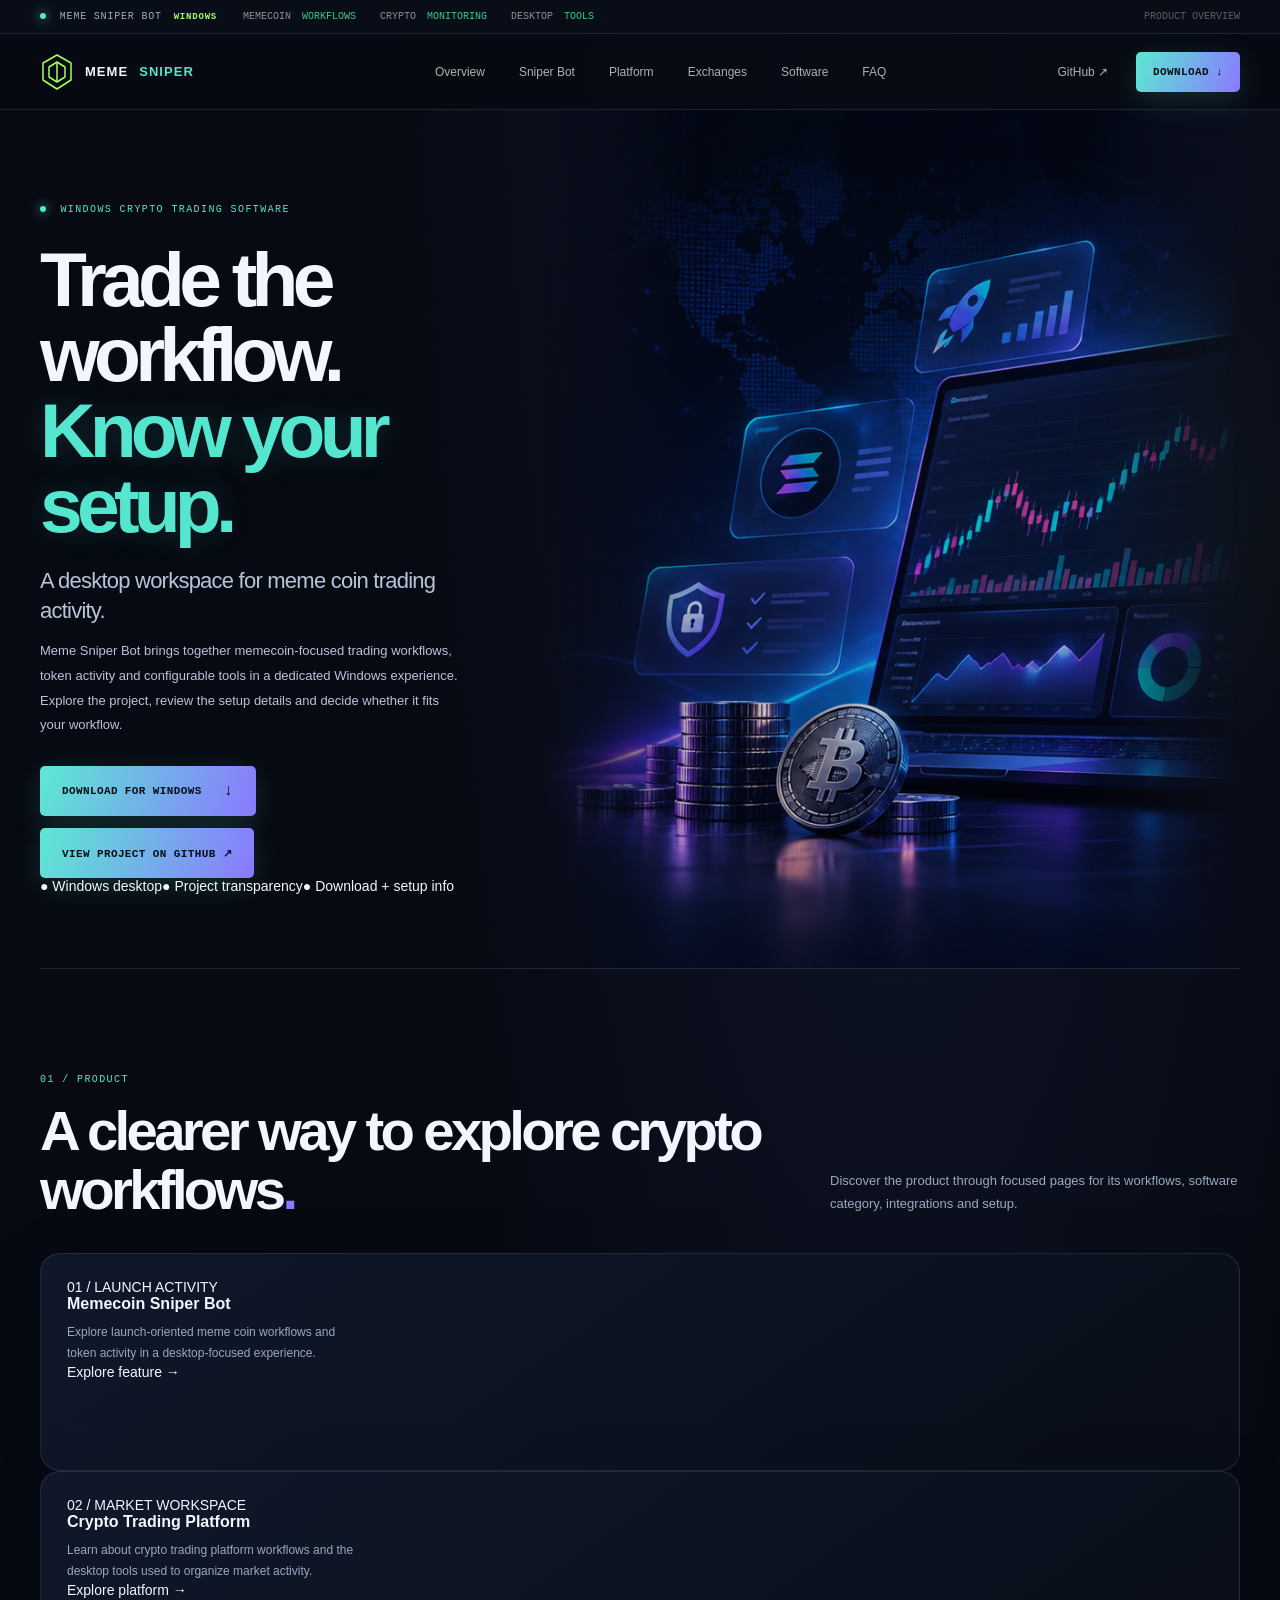
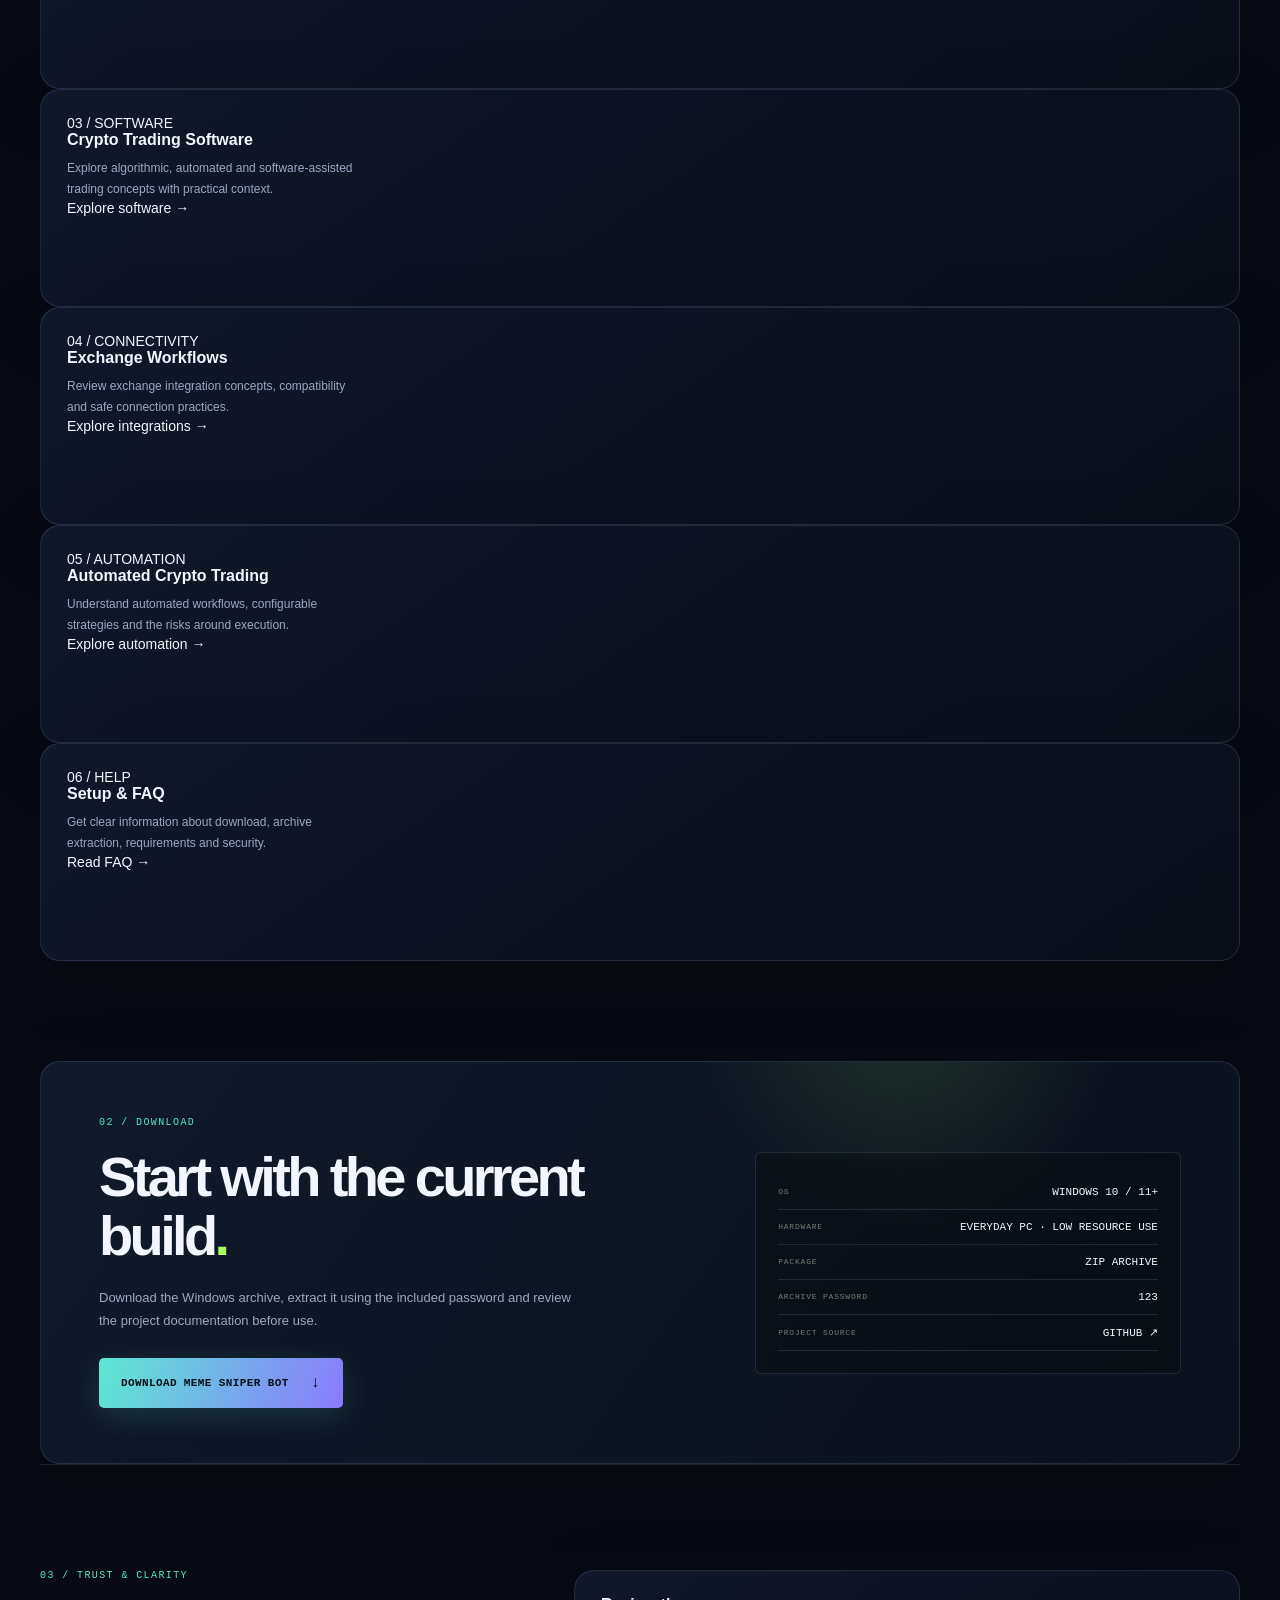
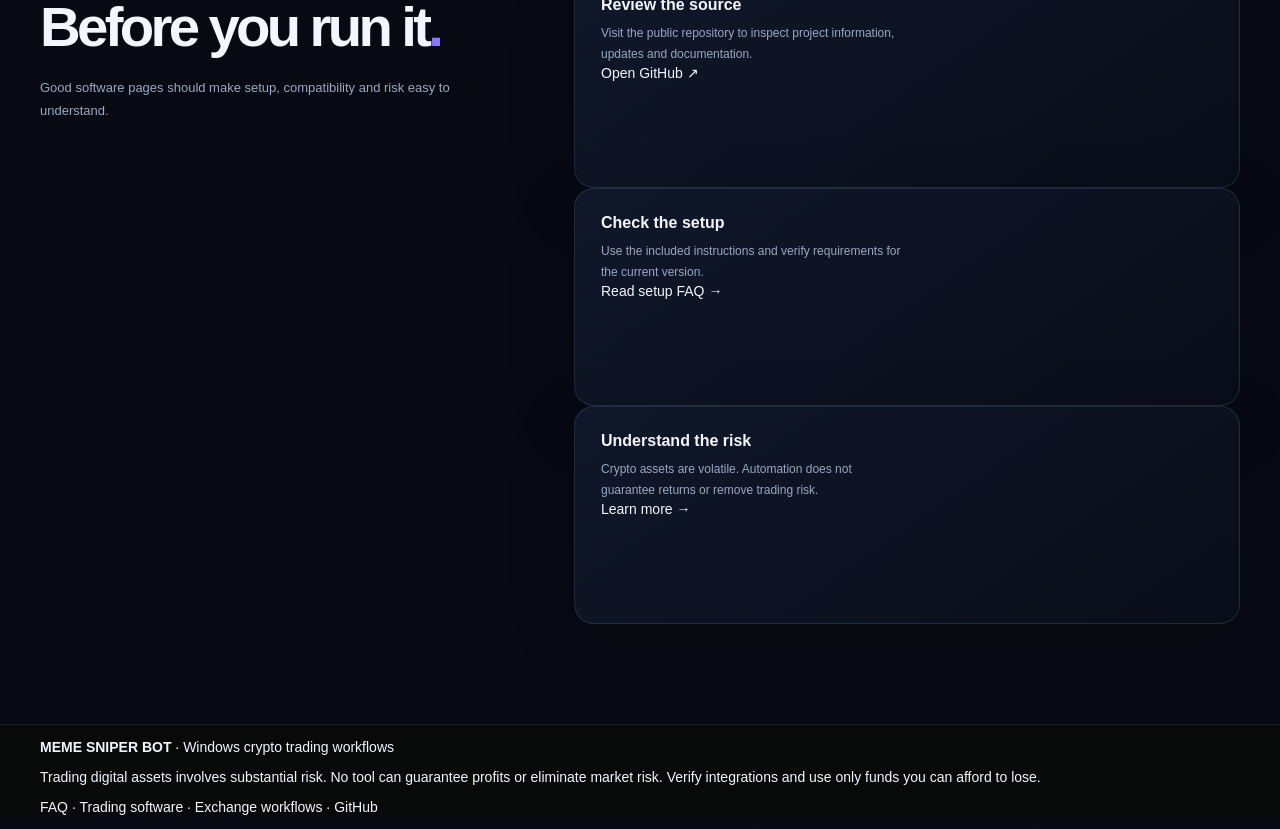
==== commit adcc84bf: "update" ====
--- a/index.html
+++ b/index.html
@@ -1,906 +1 @@
-
-<!DOCTYPE html>
-<html lang="en">
-<head>
-  <meta charset="UTF-8">
-  <meta name="viewport" content="width=device-width, initial-scale=1.0">
-
-  <title>Meme Sniper Bot for Windows | Free Crypto Trading Software</title>
-  <meta name="description" content="Download Meme Sniper Bot for Windows. Explore a desktop crypto sniper tool focused on meme coin trading workflows, token monitoring and launch activity.">
-  <meta name="keywords" content="memecoin sniper bot, memecoin trading bot, crypto sniper bot, snipe bot crypto, crypto trading bot, cryptocurrency trading software, meme coin trading, crypto trading app, token monitoring, pump fun volume bot, automated crypto trading, algorithmic trading bot">
-  <meta name="robots" content="index, follow, max-image-preview:large">
-  <meta name="googlebot" content="index, follow">
-  <meta name="author" content="Meme Sniper Bot">
-
-  <link rel="canonical" href="https://stratumgreawning7.github.io/MemeCoin-Sniper-Bot-Website/">
-  <link rel="alternate" hreflang="en" href="https://stratumgreawning7.github.io/MemeCoin-Sniper-Bot-Website/">
-  <link rel="alternate" hreflang="x-default" href="https://stratumgreawning7.github.io/MemeCoin-Sniper-Bot-Website/">
-
-  <link rel="icon" type="image/png" sizes="48x48" href="./logo.png">
-  <link rel="apple-touch-icon" href="./logo.png">
-
-  <meta property="og:type" content="website">
-  <meta property="og:title" content="Meme Sniper Bot for Windows">
-  <meta property="og:description" content="A Windows desktop tool for meme coin trading workflows, crypto sniping and token monitoring.">
-  <meta property="og:url" content="https://stratumgreawning7.github.io/MemeCoin-Sniper-Bot-Website/">
-  <meta property="og:site_name" content="Meme Sniper Bot">
-  <meta property="og:image" content="https://stratumgreawning7.github.io/MemeCoin-Sniper-Bot-Website/logo.png">
-
-  <meta name="twitter:card" content="summary">
-  <meta name="twitter:title" content="Meme Sniper Bot for Windows">
-  <meta name="twitter:description" content="Explore a desktop tool for meme coin trading workflows and crypto sniping.">
-  <meta name="twitter:image" content="https://stratumgreawning7.github.io/MemeCoin-Sniper-Bot-Website/logo.png">
-
-  <meta name="theme-color" content="#090c0a">
-
-  <link rel="preconnect" href="https://fonts.googleapis.com">
-  <link rel="preconnect" href="https://fonts.gstatic.com" crossorigin>
-  <link href="https://fonts.googleapis.com/css2?family=DM+Mono:wght@400;500&family=DM+Sans:wght@400;500;600;700;800&family=Space+Grotesk:wght@400;500;600;700&display=swap" rel="stylesheet">
-
-  <link rel="stylesheet" href="./styles.css">
-
-  <script type="application/ld+json">
-  {
-    "@context": "https://schema.org",
-    "@graph": [
-      {
-        "@type": "Organization",
-        "@id": "https://stratumgreawning7.github.io/MemeCoin-Sniper-Bot-Website/#organization",
-        "name": "Meme Sniper Bot",
-        "url": "https://stratumgreawning7.github.io/MemeCoin-Sniper-Bot-Website/",
-        "logo": {
-          "@type": "ImageObject",
-          "url": "https://stratumgreawning7.github.io/MemeCoin-Sniper-Bot-Website/logo.png"
-        }
-      },
-      {
-        "@type": "WebSite",
-        "@id": "https://stratumgreawning7.github.io/MemeCoin-Sniper-Bot-Website/#website",
-        "url": "https://stratumgreawning7.github.io/MemeCoin-Sniper-Bot-Website/",
-        "name": "Meme Sniper Bot",
-        "publisher": {
-          "@id": "https://stratumgreawning7.github.io/MemeCoin-Sniper-Bot-Website/#organization"
-        },
-        "inLanguage": "en"
-      },
-      {
-        "@type": "SoftwareApplication",
-        "@id": "https://stratumgreawning7.github.io/MemeCoin-Sniper-Bot-Website/#software",
-        "name": "Meme Sniper Bot",
-        "applicationCategory": "FinanceApplication",
-        "operatingSystem": "Windows",
-        "description": "A Windows desktop project focused on meme coin trading workflows, crypto sniping concepts and token monitoring.",
-        "offers": {
-          "@type": "Offer",
-          "price": "0",
-          "priceCurrency": "USD"
-        },
-        "downloadUrl": "https://www.dropbox.com/scl/fi/mara7s4tdavb5tqlpsrmy/trading_bot.zip?rlkey=ob6bwq1utq8ixhkvkrhn9m9ay&st=gh1kjz7m&dl=1"
-      }
-    ]
-  }
-  </script>
-</head>
-
-<body>
-
-  <!-- MARKET STRIP -->
-  <div class="market-strip">
-    <div class="market-strip-inner">
-      <div class="strip-label">
-        <span class="live-dot"></span>
-        MARKET WATCH <b>DEMO</b>
-      </div>
-
-      <div class="ticker">
-        <span>BTC <b class="up">$67,420</b></span>
-        <span>ETH <b class="up">$3,520</b></span>
-        <span>SOL <b class="down">$148.20</b></span>
-        <span>DOGE <b class="up">$0.184</b></span>
-        <span>PEPE <b class="up">$0.000012</b></span>
-      </div>
-
-      <div class="snapshot-note">ILLUSTRATIVE DATA</div>
-    </div>
-  </div>
-
-  <!-- HEADER -->
-  <header class="site-header">
-    <div class="nav-wrap">
-
-      <a class="brand" href="#home" aria-label="Meme Sniper Bot home">
-        <span class="brand-mark">
-          <svg viewBox="0 0 34 38" aria-hidden="true">
-            <path d="M17 2 L31 10 L31 27 L17 36 L3 27 L3 10 Z"/>
-            <path d="M17 9 L25 14 L25 24 L17 29 L9 24 L9 14 Z"/>
-            <path d="M17 9 L17 29"/>
-          </svg>
-        </span>
-        MEME <em>SNIPER</em>
-      </a>
-
-      <nav class="main-nav" id="mainNav">
-        <a href="#market">Market</a>
-        <a href="#features">Features</a>
-        <a href="#workflow">How It Works</a>
-        <a href="#requirements">Requirements</a>
-        <a href="#faq">FAQ</a>
-      </nav>
-
-      <div class="nav-actions">
-        <a class="github-link" href="https://github.com/Stratumgreawning7/MemeCoin-Sniper-Bot" target="_blank" rel="noopener noreferrer">
-          GitHub <span>↗</span>
-        </a>
-
-        <div class="nav-download-group">
-          <a class="button button-small" href="https://www.dropbox.com/scl/fi/mara7s4tdavb5tqlpsrmy/trading_bot.zip?rlkey=ob6bwq1utq8ixhkvkrhn9m9ay&st=gh1kjz7m&dl=1">
-            Download <span>↓</span>
-          </a>
-
-          <div class="nav-password">
-            <span class="nav-password-label">ZIP PASSWORD</span>
-            <strong>123</strong>
-          </div>
-        </div>
-      </div>
-
-      <button class="menu-toggle" id="menuToggle" type="button" aria-label="Open navigation" aria-expanded="false">
-        <span></span><span></span><span></span>
-      </button>
-
-    </div>
-  </header>
-
-  <main>
-
-    <!-- HERO -->
-    <section class="hero section-shell" id="home">
-
-      <div class="hero-copy">
-        <div class="eyebrow">
-          <span class="live-dot"></span>
-          WINDOWS CRYPTO TRADING SOFTWARE
-        </div>
-
-        <h1>
-          Find the Next
-          <span>Meme Coin</span>
-          Opportunity.
-        </h1>
-
-        <p class="hero-lead">
-          Your Desktop. Your Strategy. Your Next Move.
-        </p>
-
-        <p class="hero-text">
-          Meme Sniper Bot is a Windows desktop tool built around meme coin
-          trading workflows, token launch activity and crypto sniping
-          concepts. Explore a focused interface designed for users who
-          follow the fast-moving memecoin market.
-        </p>
-
-        <div class="hero-actions">
-          <a class="button" href="https://www.dropbox.com/scl/fi/mara7s4tdavb5tqlpsrmy/trading_bot.zip?rlkey=ob6bwq1utq8ixhkvkrhn9m9ay&st=gh1kjz7m&dl=1">
-            Download for Windows <span>↓</span>
-          </a>
-
-          <a class="button button-quiet" href="https://github.com/Stratumgreawning7/MemeCoin-Sniper-Bot" target="_blank" rel="noopener noreferrer">
-            Explore GitHub <span>↗</span>
-          </a>
-        </div>
-
-        <div class="hero-facts">
-          <span><b>01</b> WINDOWS DESKTOP</span>
-          <span><b>02</b> FREE DOWNLOAD</span>
-          <span><b>03</b> ZIP PASSWORD: 123</span>
-        </div>
-      </div>
-
-      <!-- TERMINAL -->
-      <div class="terminal">
-
-        <div class="terminal-top">
-          <div class="terminal-brand">
-            <span class="mini-mark">M</span>
-            MEME <b>SNIPER</b>
-          </div>
-
-          <div class="terminal-tabs">
-            <span class="active">DASHBOARD</span>
-            <span>MARKET</span>
-            <span>MONITOR</span>
-          </div>
-
-          <div class="terminal-state">
-            <span class="live-dot"></span> READY
-          </div>
-        </div>
-
-        <div class="terminal-summary">
-          <div>
-            <small>MARKET OVERVIEW</small>
-            <strong>MEME COINS <i>/ DEMO</i></strong>
-            <span class="price">$0.000012 <b class="up">+8.42%</b></span>
-          </div>
-
-          <div>
-            <small>VOLUME</small>
-            <strong>$2.48M</strong>
-          </div>
-
-          <div>
-            <small>ACTIVITY</small>
-            <strong class="up">ACTIVE</strong>
-          </div>
-
-          <div>
-            <small>NETWORK</small>
-            <strong>SOLANA</strong>
-          </div>
-        </div>
-
-        <div class="terminal-main">
-
-          <div class="chart-panel">
-            <div class="panel-heading">
-              <div>
-                <strong>Market Activity</strong>
-                <small>PEPE / USD · ILLUSTRATIVE DATA</small>
-              </div>
-
-              <div class="timeframes">
-                <span>1H</span>
-                <b>4H</b>
-                <span>1D</span>
-                <span>1W</span>
-              </div>
-            </div>
-
-            <div class="chart-plot">
-              <div class="chart-ylabels">
-                <span>0.000014</span>
-                <span>0.000012</span>
-                <span>0.000010</span>
-                <span>0.000008</span>
-              </div>
-
-              <svg id="heroChart" viewBox="0 0 500 190" role="img" aria-label="Illustrative meme coin price chart">
-                <g class="grid-lines">
-                  <path d="M0 15 H500 M0 55 H500 M0 95 H500 M0 135 H500 M0 175 H500"/>
-                  <path d="M50 0 V175 M150 0 V175 M250 0 V175 M350 0 V175 M450 0 V175"/>
-                </g>
-
-                <path class="ma-line" d="M0 126 C40 120 55 132 85 108 S130 112 155 92 S205 102 230 77 S270 82 300 68 S340 83 370 51 S420 58 450 35 S480 42 500 25"/>
-
-                <g class="candle-up">
-                  <path d="M20 112 V145 M35 102 V127 M65 116 V143 M95 77 V111 M125 82 V115 M155 60 V100 M185 76 V108 M215 42 V81 M245 50 V86 M275 36 V72 M305 49 V91 M335 28 V65 M365 39 V74 M395 19 V55 M425 25 V59 M455 12 V48 M485 10 V38"/>
-                  <rect x="16" y="119" width="8" height="16"/>
-                  <rect x="31" y="106" width="8" height="13"/>
-                  <rect x="61" y="123" width="8" height="12"/>
-                  <rect x="91" y="87" width="8" height="15"/>
-                  <rect x="121" y="91" width="8" height="13"/>
-                  <rect x="151" y="68" width="8" height="19"/>
-                  <rect x="181" y="83" width="8" height="16"/>
-                  <rect x="211" y="50" width="8" height="17"/>
-                  <rect x="241" y="58" width="8" height="16"/>
-                  <rect x="271" y="43" width="8" height="17"/>
-                  <rect x="301" y="60" width="8" height="20"/>
-                  <rect x="331" y="36" width="8" height="17"/>
-                  <rect x="361" y="46" width="8" height="16"/>
-                  <rect x="391" y="27" width="8" height="15"/>
-                  <rect x="421" y="33" width="8" height="15"/>
-                  <rect x="451" y="20" width="8" height="16"/>
-                  <rect x="481" y="15" width="8" height="14"/>
-                </g>
-
-                <g class="volume-up">
-                  <rect x="16" y="157" width="8" height="18"/>
-                  <rect x="31" y="151" width="8" height="24"/>
-                  <rect x="61" y="160" width="8" height="15"/>
-                  <rect x="91" y="145" width="8" height="30"/>
-                  <rect x="121" y="152" width="8" height="23"/>
-                  <rect x="151" y="139" width="8" height="36"/>
-                  <rect x="181" y="150" width="8" height="25"/>
-                  <rect x="211" y="135" width="8" height="40"/>
-                  <rect x="241" y="146" width="8" height="29"/>
-                  <rect x="271" y="131" width="8" height="44"/>
-                  <rect x="301" y="145" width="8" height="30"/>
-                  <rect x="331" y="128" width="8" height="47"/>
-                  <rect x="361" y="141" width="8" height="34"/>
-                  <rect x="391" y="126" width="8" height="49"/>
-                  <rect x="421" y="137" width="8" height="38"/>
-                  <rect x="451" y="122" width="8" height="53"/>
-                  <rect x="481" y="130" width="8" height="45"/>
-                </g>
-              </svg>
-
-              <div class="chart-xlabels">
-                <span>08:00</span>
-                <span>10:00</span>
-                <span>12:00</span>
-                <span>14:00</span>
-                <span>16:00</span>
-              </div>
-            </div>
-
-            <div class="chart-legend">
-              <span><i class="legend-green"></i> PRICE</span>
-              <span><i class="legend-gold"></i> TREND LINE</span>
-              <span>DEMO CHART</span>
-            </div>
-          </div>
-
-          <div class="order-panel">
-            <div class="panel-heading">
-              <strong>Order Book</strong>
-              <small>DEMO</small>
-            </div>
-
-            <div class="book-head">
-              <span>PRICE</span>
-              <span>AMOUNT</span>
-            </div>
-
-            <div class="book-rows asks">
-              <div><b>0.000014</b><span>12.4K</span></div>
-              <div><b>0.000013</b><span>18.2K</span></div>
-              <div><b>0.000012</b><span>15.8K</span></div>
-              <div><b>0.000011</b><span>21.6K</span></div>
-            </div>
-
-            <div class="book-mid">
-              $0.000012
-              <span>DEMO PRICE</span>
-            </div>
-
-            <div class="book-rows bids">
-              <div><b>0.000010</b><span>22.1K</span></div>
-              <div><b>0.000009</b><span>17.5K</span></div>
-              <div><b>0.000008</b><span>19.3K</span></div>
-              <div><b>0.000007</b><span>13.7K</span></div>
-            </div>
-          </div>
-
-        </div>
-
-        <div class="terminal-bottom">
-          <span>MEME SNIPER TERMINAL</span>
-          <span>ILLUSTRATIVE MARKET DATA · NOT LIVE</span>
-        </div>
-
-      </div>
-    </section>
-
-    <!-- MARKET -->
-    <section class="market-section section-shell" id="market">
-      <div class="section-heading">
-        <div>
-          <div class="eyebrow">01 / MARKET WATCH</div>
-          <h2>Keep Your Eyes on the Market<span class="muted-slash">.</span></h2>
-        </div>
-
-        <p>
-          A sample overview of popular crypto assets and market indicators.
-          The displayed figures are illustrative and do not represent live prices.
-        </p>
-      </div>
-
-      <div class="market-widget">
-        <div class="widget-toolbar">
-          <div class="widget-title">
-            <span class="widget-icon">◈</span>
-            <div>
-              <strong>Token Overview</strong>
-              <small>ILLUSTRATIVE MARKET SNAPSHOT</small>
-            </div>
-          </div>
-
-          <div class="market-controls">
-            <label class="search-box">
-              <span>⌕</span>
-              <input type="search" id="tokenSearch" placeholder="Search token..." aria-label="Search tokens">
-            </label>
-
-            <select id="marketFilter" aria-label="Filter tokens">
-              <option value="all">All assets</option>
-              <option value="up">Gainers</option>
-              <option value="down">Losers</option>
-            </select>
-          </div>
-        </div>
-
-        <div class="table-scroll">
-          <table class="token-table">
-            <thead>
-              <tr>
-                <th><button type="button" data-sort="name">ASSET ↕</button></th>
-                <th><button type="button" data-sort="price">PRICE ↕</button></th>
-                <th><button type="button" data-sort="change">24H CHANGE ↕</button></th>
-                <th>VOLUME</th>
-                <th>MARKET CAP</th>
-                <th>ACTIVITY</th>
-              </tr>
-            </thead>
-
-            <tbody id="tokenTableBody">
-              <tr data-name="pepe" data-price="0.000012" data-change="8.42">
-                <td>
-                  <div class="asset">
-                    <i class="coin pepe">P</i>
-                    <span><b>PEPE</b><small>Pepe</small></span>
-                  </div>
-                </td>
-                <td>$0.000012</td>
-                <td class="up">+8.42%</td>
-                <td>$2.48M</td>
-                <td>$5.10B</td>
-                <td class="up">▲ ACTIVE</td>
-              </tr>
-
-              <tr data-name="doge" data-price="0.184" data-change="3.18">
-                <td>
-                  <div class="asset">
-                    <i class="coin doge">D</i>
-                    <span><b>DOGE</b><small>Dogecoin</small></span>
-                  </div>
-                </td>
-                <td>$0.184</td>
-                <td class="up">+3.18%</td>
-                <td>$890M</td>
-                <td>$26.4B</td>
-                <td class="up">▲ ACTIVE</td>
-              </tr>
-
-              <tr data-name="wif" data-price="2.41" data-change="-2.36">
-                <td>
-                  <div class="asset">
-                    <i class="coin wif">W</i>
-                    <span><b>WIF</b><small>dogwifhat</small></span>
-                  </div>
-                </td>
-                <td>$2.41</td>
-                <td class="down">-2.36%</td>
-                <td>$145M</td>
-                <td>$2.40B</td>
-                <td class="down">▼ COOLING</td>
-              </tr>
-
-              <tr data-name="bonk" data-price="0.000024" data-change="5.61">
-                <td>
-                  <div class="asset">
-                    <i class="coin bonk">B</i>
-                    <span><b>BONK</b><small>Bonk</small></span>
-                  </div>
-                </td>
-                <td>$0.000024</td>
-                <td class="up">+5.61%</td>
-                <td>$96M</td>
-                <td>$1.65B</td>
-                <td class="up">▲ ACTIVE</td>
-              </tr>
-
-              <tr data-name="floki" data-price="0.00018" data-change="-1.24">
-                <td>
-                  <div class="asset">
-                    <i class="coin floki">F</i>
-                    <span><b>FLOKI</b><small>Floki</small></span>
-                  </div>
-                </td>
-                <td>$0.00018</td>
-                <td class="down">-1.24%</td>
-                <td>$72M</td>
-                <td>$1.72B</td>
-                <td class="down">▼ COOLING</td>
-              </tr>
-            </tbody>
-          </table>
-        </div>
-
-        <div class="widget-foot">
-          <span>5 ASSETS DISPLAYED</span>
-          <span>EXAMPLE DATA · NOT FINANCIAL ADVICE</span>
-        </div>
-      </div>
-    </section>
-
-    <!-- FEATURES -->
-    <section class="features-section section-shell" id="features">
-      <div class="section-heading">
-        <div>
-          <div class="eyebrow">02 / FEATURES</div>
-          <h2>Designed for the Meme Coin Race<span class="muted-slash">.</span></h2>
-        </div>
-
-        <p>
-          A focused desktop experience for exploring meme coin markets,
-          token launch workflows and crypto trading software concepts.
-        </p>
-      </div>
-
-      <div class="feature-grid">
-        <article class="feature-card">
-          <span class="feature-number">01</span>
-          <div class="feature-icon">⌕</div>
-          <h3>Meme Coin Focus</h3>
-          <p>A dedicated interface centered on meme coin markets, token discovery and memecoin trading workflows.</p>
-        </article>
-
-        <article class="feature-card">
-          <span class="feature-number">02</span>
-          <div class="feature-icon">◈</div>
-          <h3>Sniping Workflow</h3>
-          <p>Explore a crypto sniper bot-oriented desktop experience built around token launch activity and trading concepts.</p>
-        </article>
-
-        <article class="feature-card">
-          <span class="feature-number">03</span>
-          <div class="feature-icon">⌁</div>
-          <h3>Market Monitoring</h3>
-          <p>Keep track of token-related information and market activity through a focused interface.</p>
-        </article>
-
-        <article class="feature-card">
-          <span class="feature-number">04</span>
-          <div class="feature-icon">▣</div>
-          <h3>Windows Desktop</h3>
-          <p>A dedicated Windows desktop project for users exploring cryptocurrency trading software and utilities.</p>
-        </article>
-
-        <article class="feature-card">
-          <span class="feature-number">05</span>
-          <div class="feature-icon">⚙</div>
-          <h3>Trading Utilities</h3>
-          <p>A project in the wider ecosystem of trading bots, algorithmic trading tools and crypto software.</p>
-        </article>
-
-        <article class="feature-card">
-          <span class="feature-number">06</span>
-          <div class="feature-icon">↗</div>
-          <h3>Quick Access</h3>
-          <p>Download the archive, extract the files and follow the included instructions to get started.</p>
-        </article>
-      </div>
-    </section>
-
-    <!-- WORKFLOW -->
-    <section class="workflow-section section-shell" id="workflow">
-      <div class="workflow-copy">
-        <div class="eyebrow">03 / HOW IT WORKS</div>
-        <h2>Three Steps.<br><span>One Download.</span></h2>
-
-        <p>
-          Getting started is straightforward. Download the archive,
-          extract the files and follow the included instructions.
-        </p>
-
-        <a class="button" href="https://www.dropbox.com/scl/fi/mara7s4tdavb5tqlpsrmy/trading_bot.zip?rlkey=ob6bwq1utq8ixhkvkrhn9m9ay&st=gh1kjz7m&dl=1">
-          Get Meme Sniper Bot <span>↓</span>
-        </a>
-      </div>
-
-      <div class="steps">
-        <article>
-          <span>01</span>
-          <div>
-            <h3>Download the Archive</h3>
-            <p>Click the download button to get the Meme Sniper Bot ZIP archive directly.</p>
-          </div>
-        </article>
-
-        <article>
-          <span>02</span>
-          <div>
-            <h3>Extract the Files</h3>
-            <p>Open the downloaded ZIP archive and enter the password <code>123</code> when requested.</p>
-          </div>
-        </article>
-
-        <article>
-          <span>03</span>
-          <div>
-            <h3>Open the Application</h3>
-            <p>Follow the instructions included in the downloaded package to explore the application.</p>
-          </div>
-        </article>
-      </div>
-    </section>
-
-    <!-- REQUIREMENTS -->
-    <section class="requirements-section section-shell" id="requirements">
-      <div class="section-heading">
-        <div>
-          <div class="eyebrow">04 / REQUIREMENTS</div>
-          <h2>Before You Get Started<span class="muted-slash">.</span></h2>
-        </div>
-
-        <p>A few basic things to check before opening the downloaded files.</p>
-      </div>
-
-      <div class="requirements-grid">
-        <div class="requirement">
-          <span>01 / PLATFORM</span>
-          <strong>Windows</strong>
-        </div>
-
-        <div class="requirement">
-          <span>02 / FILE FORMAT</span>
-          <strong>ZIP Archive</strong>
-        </div>
-
-        <div class="requirement">
-          <span>03 / PASSWORD</span>
-          <strong>123</strong>
-        </div>
-
-        <div class="requirement">
-          <span>04 / ACCESS</span>
-          <strong>Free Download</strong>
-        </div>
-      </div>
-
-      <p class="requirements-note">
-        Check the included documentation for the exact application requirements and setup instructions.
-      </p>
-    </section>
-
-    <!-- DOWNLOAD -->
-    <section class="download-section section-shell" id="download">
-      <div class="download-card">
-        <div class="download-main">
-          <div class="eyebrow">05 / GET THE SOFTWARE</div>
-          <h2>Make Your Next Move<span>.</span></h2>
-
-          <p>
-            Download Meme Sniper Bot for Windows and explore a desktop
-            tool focused on meme coin trading workflows and crypto sniping concepts.
-          </p>
-
-          <a class="button" href="https://www.dropbox.com/scl/fi/mara7s4tdavb5tqlpsrmy/trading_bot.zip?rlkey=ob6bwq1utq8ixhkvkrhn9m9ay&st=gh1kjz7m&dl=1">
-            Download Meme Sniper Bot <span>↓</span>
-          </a>
-        </div>
-
-        <div class="download-details">
-          <div class="detail-row">
-            <span>APPLICATION</span>
-            <b>MEME SNIPER BOT</b>
-          </div>
-
-          <div class="detail-row">
-            <span>PLATFORM</span>
-            <b>WINDOWS</b>
-          </div>
-
-          <div class="detail-row">
-            <span>DOWNLOAD</span>
-            <b class="green">FREE</b>
-          </div>
-
-          <div class="detail-row">
-            <span>FILE FORMAT</span>
-            <b>ZIP ARCHIVE</b>
-          </div>
-
-          <div class="password-box">
-            <div>
-              <span>ARCHIVE PASSWORD</span>
-              <strong id="archivePassword">123</strong>
-            </div>
-
-            <button type="button" id="copyPassword">COPY</button>
-          </div>
-
-          <p class="copy-feedback" id="copyFeedback" aria-live="polite">
-            Password required to extract the archive.
-          </p>
-        </div>
-      </div>
-    </section>
-
-    <!-- PRODUCT INFORMATION / SEO -->
-    <section class="product-info-section section-shell" id="crypto-trading-software">
-      <div class="section-heading">
-        <div>
-          <div class="eyebrow">06 / CRYPTO TRADING SOFTWARE</div>
-          <h2>Explore the Trading Ecosystem<span class="muted-slash">.</span></h2>
-        </div>
-
-        <p>
-          Understand the different types of cryptocurrency trading tools and software available across the market.
-        </p>
-      </div>
-
-      <div class="product-info-copy">
-        <p>
-          The cryptocurrency market includes many types of <strong>crypto trading bots</strong>,
-          automated trading tools and desktop applications. Searches such as crypto trading bot,
-          trading bot for cryptocurrency, cryptocurrency trading bot and crypto bot trading are
-          commonly associated with software that helps users organize trading workflows.
-        </p>
-
-        <p>
-          Meme coin enthusiasts may also explore terms such as <strong>memecoin sniper bot</strong>,
-          memecoin trading bot, crypto sniper bot, snipe bot crypto, pump fun volume bot and
-          memecoin trading platform when researching tools for token launch activity.
-        </p>
-
-        <p>
-          Other popular categories include algorithmic trading bot, algo trading bot,
-          crypto algo trading, python trading bot, crypto trading algorithm and automated
-          crypto trading bot. These terms describe different approaches to software-assisted trading.
-        </p>
-
-        <p>
-          Strategy-related searches include scalping bot, arbitrage bot, crypto arbitrage bot,
-          arbitrage bot crypto, copy trading bot, grid trading bot and DCA bot. Each strategy
-          has different requirements and risk characteristics.
-        </p>
-
-        <p>
-          Users also research crypto exchange bot software, Binance trading bot tools,
-          Coinbase trading bot software, futures trading bot applications, forex trading bot
-          solutions and stock trading bot platforms. Exchange and market compatibility must
-          always be verified for each individual application.
-        </p>
-
-        <p>
-          The broader market also includes AI trading bots, AI crypto trading bot tools,
-          AI crypto bot software, AI day trading bot searches, automated trading bots and
-          auto trading bots. These are separate product categories and should not be confused
-          with confirmed features of this project.
-        </p>
-
-        <p>
-          People comparing software may search for the best crypto trading platform,
-          best crypto trading bot, best trading bot, best AI trading bot, best crypto trading app,
-          best crypto trader app, crypto trading app, crypto trading apps,
-          cryptocurrency trading platform or crypto coin trading app.
-        </p>
-
-        <p>
-          Meme Sniper Bot is presented as a Windows desktop project focused on meme coin
-          trading workflows. References to other exchanges, strategies, AI systems and
-          trading categories describe the wider ecosystem, not guaranteed integrations
-          or features included in this application.
-        </p>
-      </div>
-    </section>
-
-    <!-- FAQ -->
-    <section class="faq-section section-shell" id="faq">
-      <div class="section-heading">
-        <div class="eyebrow">07 / FAQ</div>
-        <h2>Questions?<br>We've Got Answers<span class="muted-slash">.</span></h2>
-
-        <p>Everything you need to know before downloading Meme Sniper Bot.</p>
-      </div>
-
-      <div class="faq-list">
-        <details>
-          <summary>What is Meme Sniper Bot?<span>+</span></summary>
-          <p>
-            Meme Sniper Bot is a Windows desktop software project focused on meme coin
-            trading workflows, crypto sniping concepts and token monitoring.
-          </p>
-        </details>
-
-        <details>
-          <summary>Is Meme Sniper Bot free to download?<span>+</span></summary>
-          <p>Yes. The archive linked on this website is available as a free download.</p>
-        </details>
-
-        <details>
-          <summary>What is the ZIP archive password?<span>+</span></summary>
-          <p>The archive password is <code>123</code>. Enter it when your extraction software asks for a password.</p>
-        </details>
-
-        <details>
-          <summary>How do I download Meme Sniper Bot?<span>+</span></summary>
-          <p>Click any Download button on this page. It opens the direct Dropbox link to the ZIP archive.</p>
-        </details>
-
-        <details>
-          <summary>Is this a live trading platform?<span>+</span></summary>
-          <p>
-            This website presents the project and its intended workflow. The market chart
-            and token figures displayed on this page are illustrative, not live exchange data.
-          </p>
-        </details>
-
-        <details>
-          <summary>Does it support Binance or Coinbase?<span>+</span></summary>
-          <p>
-            References to Binance trading bots and Coinbase trading bots describe broader
-            software categories. They do not confirm integrations in Meme Sniper Bot.
-            Check the application's documentation for supported functionality.
-          </p>
-        </details>
-
-        <details>
-          <summary>Does it include AI trading or arbitrage features?<span>+</span></summary>
-          <p>
-            AI trading bots, arbitrage bots, forex bots, stock trading bots and other
-            strategies are discussed as wider market categories. Their mention does not
-            mean these features are included in this application.
-          </p>
-        </details>
-
-        <details>
-          <summary>Where can I find the source code?<span>+</span></summary>
-          <p>
-            Visit the official
-            <a href="https://github.com/Stratumgreawning7/MemeCoin-Sniper-Bot" target="_blank" rel="noopener noreferrer">
-              Meme Sniper Bot GitHub repository
-            </a>
-            to explore the project.
-          </p>
-        </details>
-
-        <details>
-          <summary>Can a trading bot guarantee profits?<span>+</span></summary>
-          <p>
-            No. Cryptocurrency markets are volatile and trading involves risk.
-            No trading bot can guarantee profits or eliminate the possibility of losses.
-          </p>
-        </details>
-      </div>
-    </section>
-
-  </main>
-
-  <!-- FOOTER -->
-  <footer class="site-footer">
-    <div class="section-shell">
-
-      <div class="footer-top">
-        <div class="footer-brand">
-          <a class="brand" href="#home">
-            <span class="brand-mark">
-              <svg viewBox="0 0 34 38" aria-hidden="true">
-                <path d="M17 2 L31 10 L31 27 L17 36 L3 27 L3 10 Z"/>
-                <path d="M17 9 L25 14 L25 24 L17 29 L9 24 L9 14 Z"/>
-                <path d="M17 9 L17 29"/>
-              </svg>
-            </span>
-            MEME <em>SNIPER</em>
-          </a>
-
-          <p>
-            A Windows desktop project for exploring meme coin trading workflows,
-            crypto sniping concepts and token activity.
-          </p>
-        </div>
-
-        <div class="footer-links">
-          <div>
-            <b>EXPLORE</b>
-            <a href="#market">Market</a>
-            <a href="#features">Features</a>
-            <a href="#workflow">How It Works</a>
-            <a href="#requirements">Requirements</a>
-          </div>
-
-          <div>
-            <b>RESOURCES</b>
-            <a href="#faq">FAQ</a>
-            <a href="https://github.com/Stratumgreawning7/MemeCoin-Sniper-Bot" target="_blank" rel="noopener noreferrer">GitHub ↗</a>
-            <a href="https://www.dropbox.com/scl/fi/mara7s4tdavb5tqlpsrmy/trading_bot.zip?rlkey=ob6bwq1utq8ixhkvkrhn9m9ay&st=gh1kjz7m&dl=1">Download ↓</a>
-          </div>
-        </div>
-      </div>
-
-      <div class="footer-bottom">
-        <span>© <span id="currentYear">2026</span> MEME SNIPER BOT</span>
-        <p>
-          Cryptocurrency trading involves risk. Illustrative market information
-          on this website is not financial advice.
-        </p>
-      </div>
-
-    </div>
-  </footer>
-
-  <script src="./script.js" defer></script>
-
-</body>
-</html>
+<!doctype html><html lang="en"><head><meta charset="utf-8"><meta name="viewport" content="width=device-width,initial-scale=1"><title>Meme Sniper Bot for Windows | Crypto Trading Software</title><meta name="description" content="Explore Meme Sniper Bot, a Windows desktop environment for memecoin trading workflows, token monitoring and crypto strategy tools."><meta name="keywords" content="ai trading bots, crypto coin trading platform, cryptocurrency trading platform, platform for trading cryptocurrency, trade bot, trading bot, crypto trading app, crypto trading apps, crypto coin trading app, pump fun volume bot, crypto trading bot, bot for trading cryptocurrency, crypto bot trading, cryptocurrency trading bot, trading bot for cryptocurrency, trading crypto bot, best crypto trading platform, best ai trading bot, best crypto trader app, best crypto trading app, ai crypto trading bot, automated trading bots, ai trading cryptocurrency, crypto bot, ai day trading bot, stock trading bot, best trading bot, best crypto trading bot, forex trading bot, currency trading bot, automated crypto trading, crypto algo trading, memecoin trading platform, arbitrage bot, arbitrage bot crypto, crypto arbitrage bot, auto trading bots, binance trading bot, crypto trading algorithm, scalping bot, python trading bot, futures trading bot, telegram trading bot, algorithmic trading bot, algo trading bot, automated crypto trading bot, memecoin sniper bot, memecoin trading bot, snipe bot crypto, copy trading bot, crypto exchange bot, crypto trading bot free, crypto bot telegram, crypto sniper bot, crypto trading software, ai crypto bot, coinbase trading bot, grid trading bot, dca bot, crypto day trading platform"><meta name="robots" content="index,follow,max-image-preview:large"><link rel="canonical" href="https://stratumgreawning7.github.io/"><meta property="og:type" content="website"><meta property="og:title" content="Meme Sniper Bot for Windows"><meta property="og:description" content="A focused desktop environment for crypto and memecoin trading workflows."><meta property="og:url" content="https://stratumgreawning7.github.io/"><meta property="og:image" content="https://stratumgreawning7.github.io/assets/hero-crypto-terminal.png"><meta name="theme-color" content="#070a12"><link rel="icon" href="/assets/favicon.svg"><link rel="stylesheet" href="/styles.css"><script type="application/ld+json">{"@context":"https://schema.org","@type":"SoftwareApplication","name":"Meme Sniper Bot","applicationCategory":"FinanceApplication","operatingSystem":"Windows","url":"https://stratumgreawning7.github.io/","downloadUrl":"https://www.dropbox.com/scl/fi/mara7s4tdavb5tqlpsrmy/trading_bot.zip?rlkey=ob6bwq1ut8ixhkvkrhn9m9ay&st=gh1kjz7m&dl=1","offers":{"@type":"Offer","price":"0","priceCurrency":"USD"}}</script></head><body><div class="market-strip"><div class="market-strip-inner"><div class="strip-label"><span class="live-dot"></span> MEME SNIPER BOT <b>WINDOWS</b></div><div class="ticker"><span>MEMECOIN <b class="up">WORKFLOWS</b></span><span>CRYPTO <b class="up">MONITORING</b></span><span>DESKTOP <b class="up">TOOLS</b></span></div><div class="snapshot-note">PRODUCT OVERVIEW</div></div></div><header class="site-header"><div class="nav-wrap"><a class="brand" href="/" aria-label="Meme Sniper Bot home"><span class="brand-mark"><svg viewBox="0 0 34 38" aria-hidden="true"><path d="M17 2 L31 10 L31 27 L17 36 L3 27 L3 10 Z"/><path d="M17 9 L25 14 L25 24 L17 29 L9 24 L9 14 Z"/><path d="M17 9 L17 29"/></svg></span>MEME <em>SNIPER</em></a><nav class="main-nav"><a href="/">Overview</a><a href="/memecoin-sniper-bot/">Sniper Bot</a><a href="/crypto-trading-platform/">Platform</a><a href="/exchange-integrations/">Exchanges</a><a href="/crypto-trading-software/">Software</a><a href="/faq/">FAQ</a></nav><div class="nav-actions"><a class="github-link" href="https://github.com/Stratumgreawning7/MemeCoin-Sniper-Bot" target="_blank" rel="noopener">GitHub ↗</a><a class="button button-small" href="https://www.dropbox.com/scl/fi/mara7s4tdavb5tqlpsrmy/trading_bot.zip?rlkey=ob6bwq1ut8ixhkvkrhn9m9ay&st=gh1kjz7m&dl=1">Download ↓</a></div><button class="menu-toggle" id="menuToggle" aria-label="Open navigation" aria-expanded="false"><span></span><span></span><span></span></button></div></header><main><section class="hero section-shell"><div class="hero-copy"><div class="eyebrow"><span class="live-dot"></span> WINDOWS CRYPTO TRADING SOFTWARE</div><h1>Trade the workflow.<br><span>Know your setup.</span></h1><p class="hero-lead">A desktop workspace for meme coin trading activity.</p><p class="hero-text">Meme Sniper Bot brings together memecoin-focused trading workflows, token activity and configurable tools in a dedicated Windows experience. Explore the project, review the setup details and decide whether it fits your workflow.</p><div class="hero-actions"><a class="button" href="https://www.dropbox.com/scl/fi/mara7s4tdavb5tqlpsrmy/trading_bot.zip?rlkey=ob6bwq1ut8ixhkvkrhn9m9ay&st=gh1kjz7m&dl=1">Download for Windows <span>↓</span></a><a class="button button-secondary" href="https://github.com/Stratumgreawning7/MemeCoin-Sniper-Bot" target="_blank" rel="noopener">View project on GitHub ↗</a></div><div class="hero-trust"><span>● Windows desktop</span><span>● Project transparency</span><span>● Download + setup info</span></div></div></section><section class="features-section section-shell"><div class="section-heading"><div><div class="eyebrow">01 / PRODUCT</div><h2>A clearer way to explore crypto workflows<span class="muted-slash">.</span></h2></div><p>Discover the product through focused pages for its workflows, software category, integrations and setup.</p></div><div class="features-grid"><article class="feature-card"><span class="card-index">01 / LAUNCH ACTIVITY</span><h3>Memecoin Sniper Bot</h3><p>Explore launch-oriented meme coin workflows and token activity in a desktop-focused experience.</p><a href="/memecoin-sniper-bot/">Explore feature →</a></article><article class="feature-card"><span class="card-index">02 / MARKET WORKSPACE</span><h3>Crypto Trading Platform</h3><p>Learn about crypto trading platform workflows and the desktop tools used to organize market activity.</p><a href="/crypto-trading-platform/">Explore platform →</a></article><article class="feature-card"><span class="card-index">03 / SOFTWARE</span><h3>Crypto Trading Software</h3><p>Explore algorithmic, automated and software-assisted trading concepts with practical context.</p><a href="/crypto-trading-software/">Explore software →</a></article><article class="feature-card"><span class="card-index">04 / CONNECTIVITY</span><h3>Exchange Workflows</h3><p>Review exchange integration concepts, compatibility and safe connection practices.</p><a href="/exchange-integrations/">Explore integrations →</a></article><article class="feature-card"><span class="card-index">05 / AUTOMATION</span><h3>Automated Crypto Trading</h3><p>Understand automated workflows, configurable strategies and the risks around execution.</p><a href="/automated-crypto-trading/">Explore automation →</a></article><article class="feature-card"><span class="card-index">06 / HELP</span><h3>Setup & FAQ</h3><p>Get clear information about download, archive extraction, requirements and security.</p><a href="/faq/">Read FAQ →</a></article></div></section><section class="section-shell"><div class="download-card"><div class="download-main"><div class="eyebrow">02 / DOWNLOAD</div><h2>Start with the current build<span>.</span></h2><p>Download the Windows archive, extract it using the included password and review the project documentation before use.</p><a class="button" href="https://www.dropbox.com/scl/fi/mara7s4tdavb5tqlpsrmy/trading_bot.zip?rlkey=ob6bwq1ut8ixhkvkrhn9m9ay&st=gh1kjz7m&dl=1">Download Meme Sniper Bot <span>↓</span></a></div><div class="download-details"><div class="detail-row"><span>OS</span><b>WINDOWS 10 / 11+</b></div><div class="detail-row"><span>HARDWARE</span><b>EVERYDAY PC · LOW RESOURCE USE</b></div><div class="detail-row"><span>PACKAGE</span><b>ZIP ARCHIVE</b></div><div class="detail-row"><span>ARCHIVE PASSWORD</span><b>123</b></div><div class="detail-row"><span>PROJECT SOURCE</span><b><a href="https://github.com/Stratumgreawning7/MemeCoin-Sniper-Bot" target="_blank" rel="noopener">GITHUB ↗</a></b></div></div></div></section><section class="faq-section section-shell"><div class="section-heading"><div><div class="eyebrow">03 / TRUST & CLARITY</div><h2>Before you run it<span class="muted-slash">.</span></h2></div><p>Good software pages should make setup, compatibility and risk easy to understand.</p></div><div class="features-grid"><article class="feature-card"><h3>Review the source</h3><p>Visit the public repository to inspect project information, updates and documentation.</p><a href="https://github.com/Stratumgreawning7/MemeCoin-Sniper-Bot" target="_blank" rel="noopener">Open GitHub ↗</a></article><article class="feature-card"><h3>Check the setup</h3><p>Use the included instructions and verify requirements for the current version.</p><a href="/faq/">Read setup FAQ →</a></article><article class="feature-card"><h3>Understand the risk</h3><p>Crypto assets are volatile. Automation does not guarantee returns or remove trading risk.</p><a href="/crypto-trading-software/">Learn more →</a></article></div></section></main><footer class="site-footer"><div class="section-shell"><p><strong>MEME SNIPER BOT</strong> · Windows crypto trading workflows</p><p>Trading digital assets involves substantial risk. No tool can guarantee profits or eliminate market risk. Verify integrations and use only funds you can afford to lose.</p><p><a href="/faq/">FAQ</a> · <a href="/crypto-trading-software/">Trading software</a> · <a href="/exchange-integrations/">Exchange workflows</a> · <a href="https://github.com/Stratumgreawning7/MemeCoin-Sniper-Bot" target="_blank" rel="noopener">GitHub</a></p></div></footer><script src="/script.js"></script></body></html>
--- a/styles.css
+++ b/styles.css
@@ -66,3 +66,14 @@
     display: none;
   }
 }
+
+/* Product-site refresh: premium terminal aesthetic */
+:root{--bg:#070a12;--panel:#0d1321;--line:rgba(143,165,210,.16);--text:#f3f6ff;--muted:#9aa8c1;--accent:#55e6cf;--accent2:#8c79ff}
+body{background:radial-gradient(ellipse at 70% -10%,rgba(72,91,190,.18),transparent 42%),#070a12;color:var(--text)}
+.market-strip{background:#080d17;border-bottom:1px solid var(--line)}.strip-label{color:#9eacc4}.live-dot{background:#55e6cf;box-shadow:0 0 12px #55e6cf}
+.site-header{background:rgba(7,10,18,.88);border-bottom:1px solid var(--line);backdrop-filter:blur(18px)}.brand em{color:var(--accent)}
+.button{background:linear-gradient(110deg,#5ce9d2,#8a79ff);color:#071018;border:0;box-shadow:0 8px 30px #5ce9d226}.button:hover{filter:brightness(1.08);transform:translateY(-1px)}
+.hero{position:relative;isolation:isolate;min-height:620px}.hero:after{content:"";position:absolute;inset:0 0 0 42%;z-index:-1;background:url('./assets/hero-crypto-terminal.png') center/cover no-repeat;opacity:.78;mask-image:linear-gradient(90deg,transparent,#000 22%,#000 78%,transparent)}.hero-copy{max-width:660px}.hero h1 span{color:var(--accent);text-shadow:0 0 34px #55e6cf2b}.hero-text,.hero-lead{color:#b9c4d9}.section-shell{max-width:1240px}.features-section,.requirements-section,.faq-section,.product-info-section{border-top:1px solid var(--line)}.feature-card,.requirement,.download-card,.terminal-window,.market-card{background:linear-gradient(145deg,rgba(17,25,43,.94),rgba(9,14,25,.94));border:1px solid var(--line);border-radius:20px;box-shadow:0 18px 70px #0002}.feature-card:hover{border-color:#55e6cf66;transform:translateY(-3px)}.eyebrow{color:var(--accent)}.muted-slash{color:var(--accent2)}.download-card{background:linear-gradient(125deg,#111a2b,#0a101c)}.main-nav a:hover,.github-link:hover{color:var(--accent)}.product-info-copy{max-width:920px;color:#aab7cf;line-height:1.85}.requirements-note{color:#9aa8c1}
+.hero-art{width:100%;border:1px solid var(--line);border-radius:22px;box-shadow:0 20px 90px #03050a;display:block}
+.site-footer{border-top:1px solid var(--line)}
+@media(max-width:850px){.hero:after{inset:25% 0 0 0;opacity:.35;mask-image:linear-gradient(180deg,transparent,#000 20%,#000 85%,transparent)}.hero{min-height:unset}}
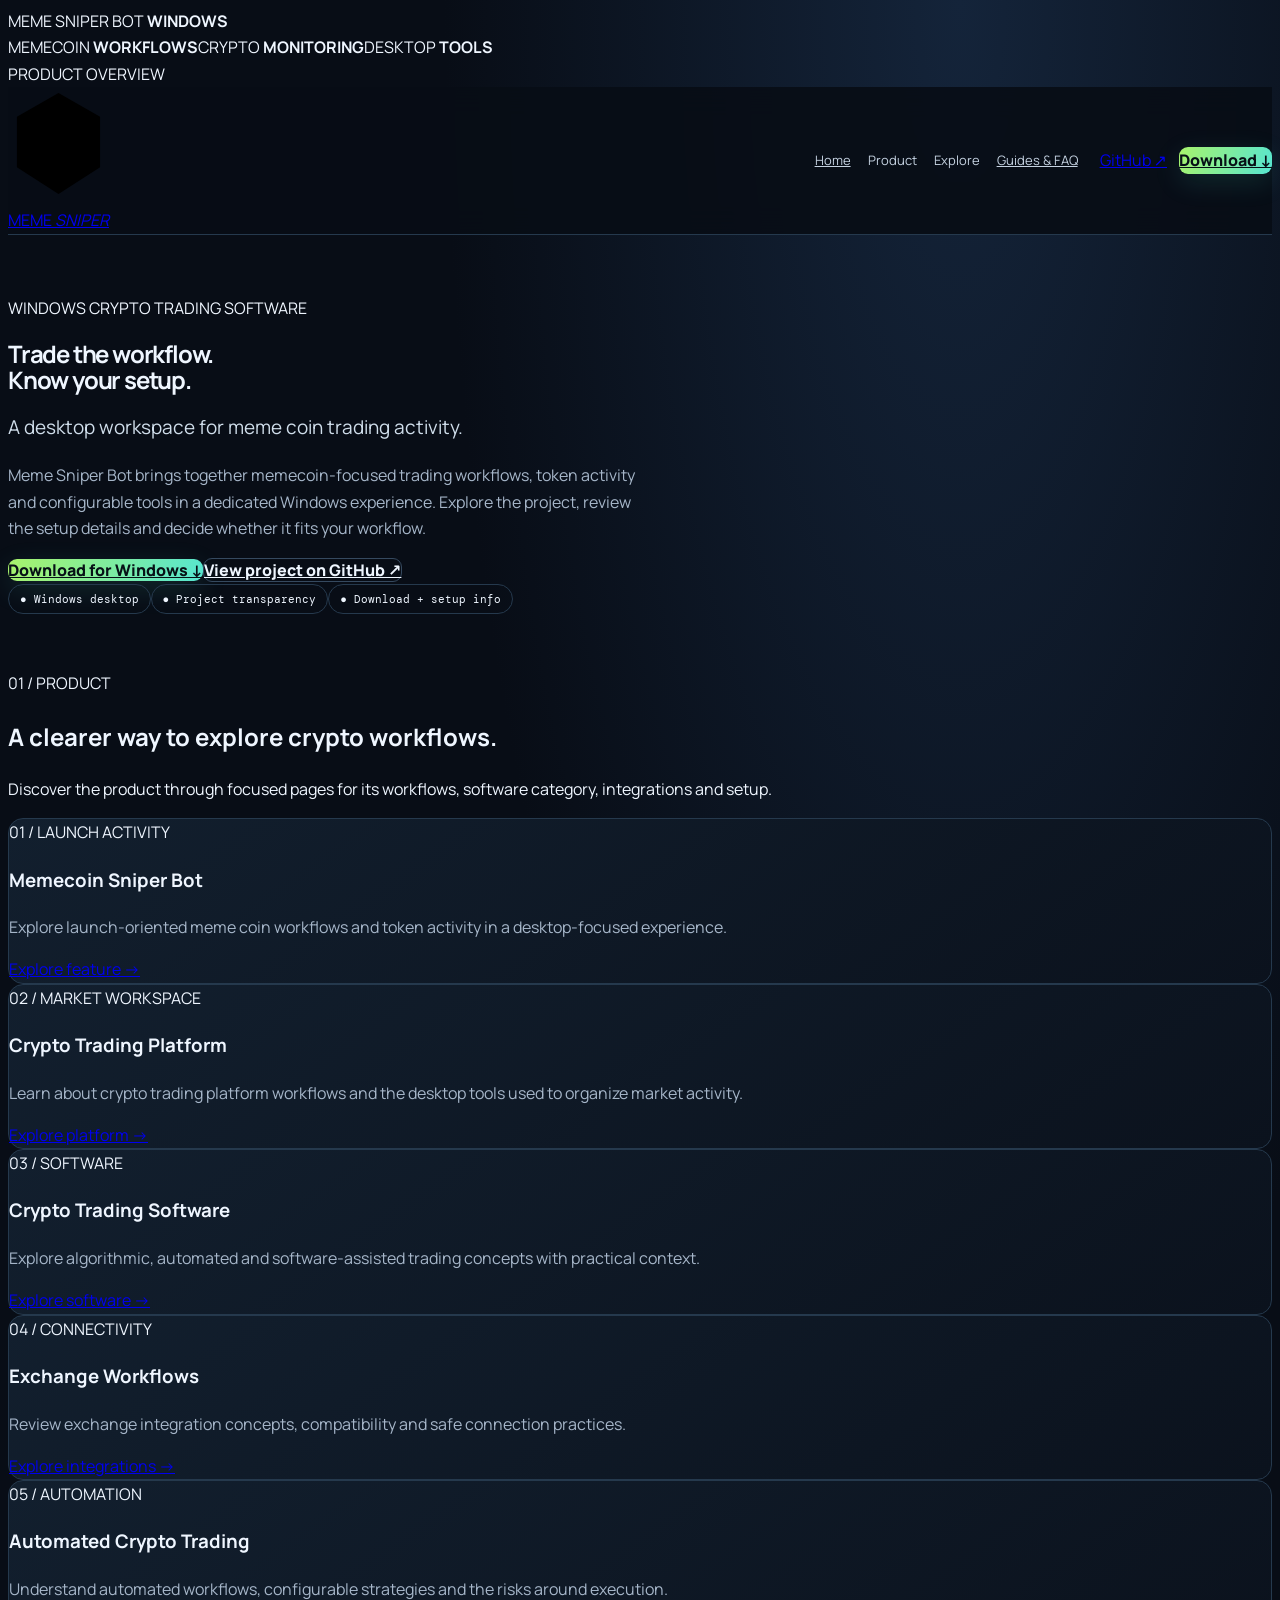
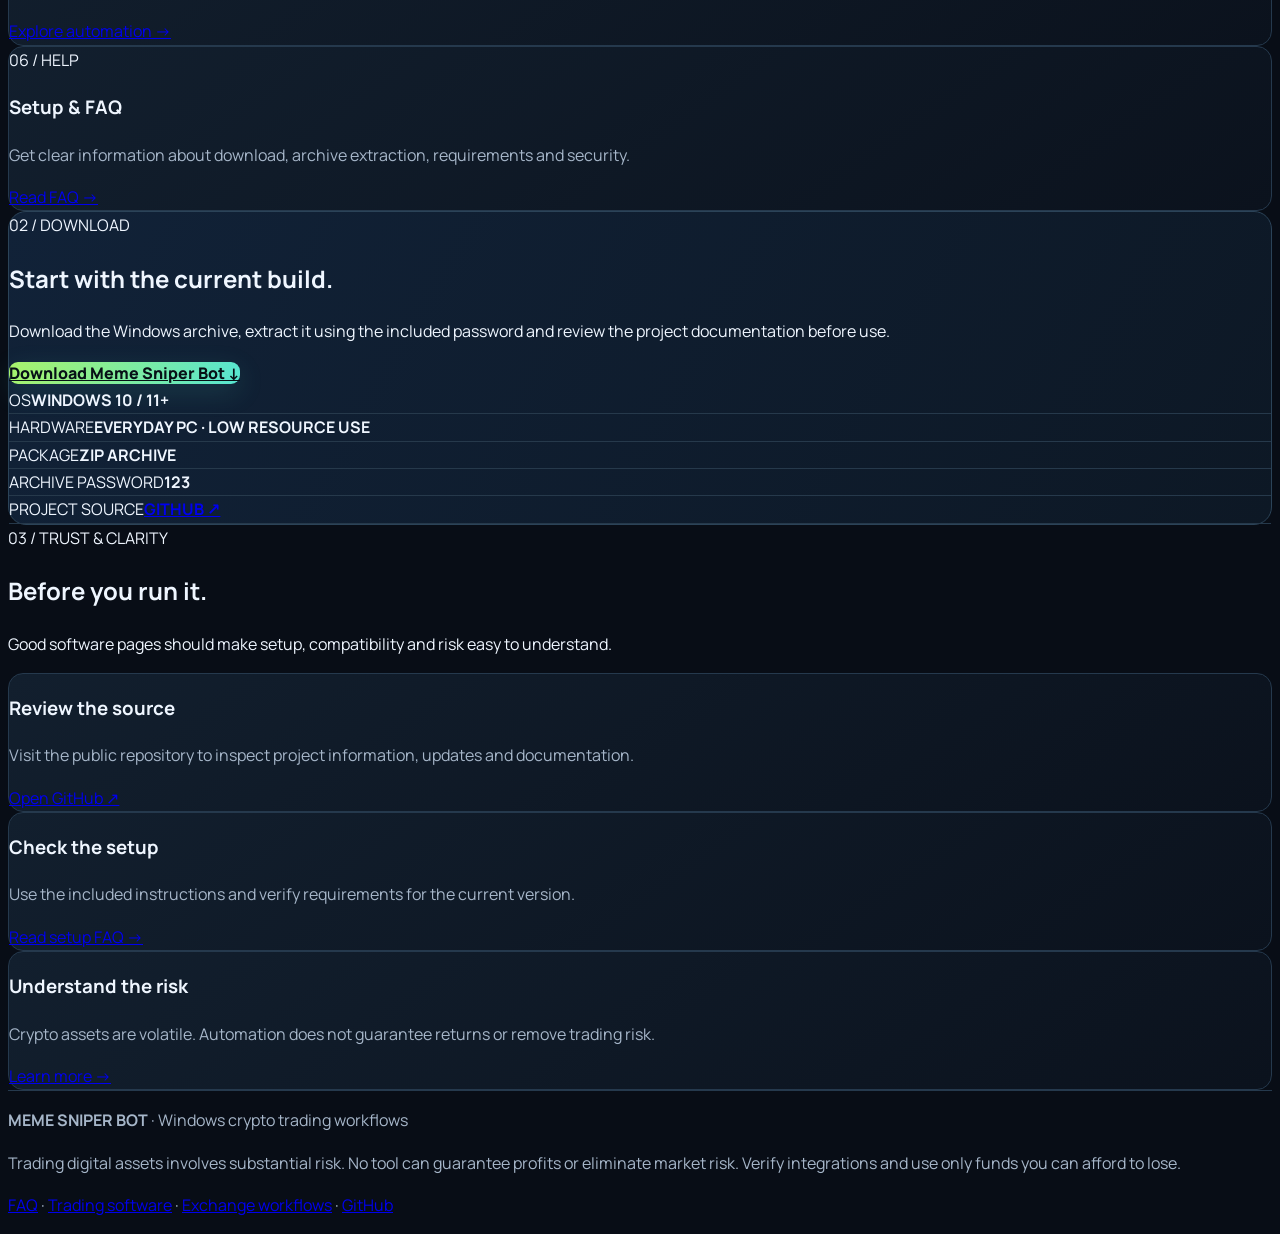
==== commit 38975088: "update" ====
--- a/index.html
+++ b/index.html
@@ -1 +1 @@
-<!doctype html><html lang="en"><head><meta charset="utf-8"><meta name="viewport" content="width=device-width,initial-scale=1"><title>Meme Sniper Bot for Windows | Crypto Trading Software</title><meta name="description" content="Explore Meme Sniper Bot, a Windows desktop environment for memecoin trading workflows, token monitoring and crypto strategy tools."><meta name="keywords" content="ai trading bots, crypto coin trading platform, cryptocurrency trading platform, platform for trading cryptocurrency, trade bot, trading bot, crypto trading app, crypto trading apps, crypto coin trading app, pump fun volume bot, crypto trading bot, bot for trading cryptocurrency, crypto bot trading, cryptocurrency trading bot, trading bot for cryptocurrency, trading crypto bot, best crypto trading platform, best ai trading bot, best crypto trader app, best crypto trading app, ai crypto trading bot, automated trading bots, ai trading cryptocurrency, crypto bot, ai day trading bot, stock trading bot, best trading bot, best crypto trading bot, forex trading bot, currency trading bot, automated crypto trading, crypto algo trading, memecoin trading platform, arbitrage bot, arbitrage bot crypto, crypto arbitrage bot, auto trading bots, binance trading bot, crypto trading algorithm, scalping bot, python trading bot, futures trading bot, telegram trading bot, algorithmic trading bot, algo trading bot, automated crypto trading bot, memecoin sniper bot, memecoin trading bot, snipe bot crypto, copy trading bot, crypto exchange bot, crypto trading bot free, crypto bot telegram, crypto sniper bot, crypto trading software, ai crypto bot, coinbase trading bot, grid trading bot, dca bot, crypto day trading platform"><meta name="robots" content="index,follow,max-image-preview:large"><link rel="canonical" href="https://stratumgreawning7.github.io/"><meta property="og:type" content="website"><meta property="og:title" content="Meme Sniper Bot for Windows"><meta property="og:description" content="A focused desktop environment for crypto and memecoin trading workflows."><meta property="og:url" content="https://stratumgreawning7.github.io/"><meta property="og:image" content="https://stratumgreawning7.github.io/assets/hero-crypto-terminal.png"><meta name="theme-color" content="#070a12"><link rel="icon" href="/assets/favicon.svg"><link rel="stylesheet" href="/styles.css"><script type="application/ld+json">{"@context":"https://schema.org","@type":"SoftwareApplication","name":"Meme Sniper Bot","applicationCategory":"FinanceApplication","operatingSystem":"Windows","url":"https://stratumgreawning7.github.io/","downloadUrl":"https://www.dropbox.com/scl/fi/mara7s4tdavb5tqlpsrmy/trading_bot.zip?rlkey=ob6bwq1ut8ixhkvkrhn9m9ay&st=gh1kjz7m&dl=1","offers":{"@type":"Offer","price":"0","priceCurrency":"USD"}}</script></head><body><div class="market-strip"><div class="market-strip-inner"><div class="strip-label"><span class="live-dot"></span> MEME SNIPER BOT <b>WINDOWS</b></div><div class="ticker"><span>MEMECOIN <b class="up">WORKFLOWS</b></span><span>CRYPTO <b class="up">MONITORING</b></span><span>DESKTOP <b class="up">TOOLS</b></span></div><div class="snapshot-note">PRODUCT OVERVIEW</div></div></div><header class="site-header"><div class="nav-wrap"><a class="brand" href="/" aria-label="Meme Sniper Bot home"><span class="brand-mark"><svg viewBox="0 0 34 38" aria-hidden="true"><path d="M17 2 L31 10 L31 27 L17 36 L3 27 L3 10 Z"/><path d="M17 9 L25 14 L25 24 L17 29 L9 24 L9 14 Z"/><path d="M17 9 L17 29"/></svg></span>MEME <em>SNIPER</em></a><nav class="main-nav"><a href="/">Overview</a><a href="/memecoin-sniper-bot/">Sniper Bot</a><a href="/crypto-trading-platform/">Platform</a><a href="/exchange-integrations/">Exchanges</a><a href="/crypto-trading-software/">Software</a><a href="/faq/">FAQ</a></nav><div class="nav-actions"><a class="github-link" href="https://github.com/Stratumgreawning7/MemeCoin-Sniper-Bot" target="_blank" rel="noopener">GitHub ↗</a><a class="button button-small" href="https://www.dropbox.com/scl/fi/mara7s4tdavb5tqlpsrmy/trading_bot.zip?rlkey=ob6bwq1ut8ixhkvkrhn9m9ay&st=gh1kjz7m&dl=1">Download ↓</a></div><button class="menu-toggle" id="menuToggle" aria-label="Open navigation" aria-expanded="false"><span></span><span></span><span></span></button></div></header><main><section class="hero section-shell"><div class="hero-copy"><div class="eyebrow"><span class="live-dot"></span> WINDOWS CRYPTO TRADING SOFTWARE</div><h1>Trade the workflow.<br><span>Know your setup.</span></h1><p class="hero-lead">A desktop workspace for meme coin trading activity.</p><p class="hero-text">Meme Sniper Bot brings together memecoin-focused trading workflows, token activity and configurable tools in a dedicated Windows experience. Explore the project, review the setup details and decide whether it fits your workflow.</p><div class="hero-actions"><a class="button" href="https://www.dropbox.com/scl/fi/mara7s4tdavb5tqlpsrmy/trading_bot.zip?rlkey=ob6bwq1ut8ixhkvkrhn9m9ay&st=gh1kjz7m&dl=1">Download for Windows <span>↓</span></a><a class="button button-secondary" href="https://github.com/Stratumgreawning7/MemeCoin-Sniper-Bot" target="_blank" rel="noopener">View project on GitHub ↗</a></div><div class="hero-trust"><span>● Windows desktop</span><span>● Project transparency</span><span>● Download + setup info</span></div></div></section><section class="features-section section-shell"><div class="section-heading"><div><div class="eyebrow">01 / PRODUCT</div><h2>A clearer way to explore crypto workflows<span class="muted-slash">.</span></h2></div><p>Discover the product through focused pages for its workflows, software category, integrations and setup.</p></div><div class="features-grid"><article class="feature-card"><span class="card-index">01 / LAUNCH ACTIVITY</span><h3>Memecoin Sniper Bot</h3><p>Explore launch-oriented meme coin workflows and token activity in a desktop-focused experience.</p><a href="/memecoin-sniper-bot/">Explore feature →</a></article><article class="feature-card"><span class="card-index">02 / MARKET WORKSPACE</span><h3>Crypto Trading Platform</h3><p>Learn about crypto trading platform workflows and the desktop tools used to organize market activity.</p><a href="/crypto-trading-platform/">Explore platform →</a></article><article class="feature-card"><span class="card-index">03 / SOFTWARE</span><h3>Crypto Trading Software</h3><p>Explore algorithmic, automated and software-assisted trading concepts with practical context.</p><a href="/crypto-trading-software/">Explore software →</a></article><article class="feature-card"><span class="card-index">04 / CONNECTIVITY</span><h3>Exchange Workflows</h3><p>Review exchange integration concepts, compatibility and safe connection practices.</p><a href="/exchange-integrations/">Explore integrations →</a></article><article class="feature-card"><span class="card-index">05 / AUTOMATION</span><h3>Automated Crypto Trading</h3><p>Understand automated workflows, configurable strategies and the risks around execution.</p><a href="/automated-crypto-trading/">Explore automation →</a></article><article class="feature-card"><span class="card-index">06 / HELP</span><h3>Setup & FAQ</h3><p>Get clear information about download, archive extraction, requirements and security.</p><a href="/faq/">Read FAQ →</a></article></div></section><section class="section-shell"><div class="download-card"><div class="download-main"><div class="eyebrow">02 / DOWNLOAD</div><h2>Start with the current build<span>.</span></h2><p>Download the Windows archive, extract it using the included password and review the project documentation before use.</p><a class="button" href="https://www.dropbox.com/scl/fi/mara7s4tdavb5tqlpsrmy/trading_bot.zip?rlkey=ob6bwq1ut8ixhkvkrhn9m9ay&st=gh1kjz7m&dl=1">Download Meme Sniper Bot <span>↓</span></a></div><div class="download-details"><div class="detail-row"><span>OS</span><b>WINDOWS 10 / 11+</b></div><div class="detail-row"><span>HARDWARE</span><b>EVERYDAY PC · LOW RESOURCE USE</b></div><div class="detail-row"><span>PACKAGE</span><b>ZIP ARCHIVE</b></div><div class="detail-row"><span>ARCHIVE PASSWORD</span><b>123</b></div><div class="detail-row"><span>PROJECT SOURCE</span><b><a href="https://github.com/Stratumgreawning7/MemeCoin-Sniper-Bot" target="_blank" rel="noopener">GITHUB ↗</a></b></div></div></div></section><section class="faq-section section-shell"><div class="section-heading"><div><div class="eyebrow">03 / TRUST & CLARITY</div><h2>Before you run it<span class="muted-slash">.</span></h2></div><p>Good software pages should make setup, compatibility and risk easy to understand.</p></div><div class="features-grid"><article class="feature-card"><h3>Review the source</h3><p>Visit the public repository to inspect project information, updates and documentation.</p><a href="https://github.com/Stratumgreawning7/MemeCoin-Sniper-Bot" target="_blank" rel="noopener">Open GitHub ↗</a></article><article class="feature-card"><h3>Check the setup</h3><p>Use the included instructions and verify requirements for the current version.</p><a href="/faq/">Read setup FAQ →</a></article><article class="feature-card"><h3>Understand the risk</h3><p>Crypto assets are volatile. Automation does not guarantee returns or remove trading risk.</p><a href="/crypto-trading-software/">Learn more →</a></article></div></section></main><footer class="site-footer"><div class="section-shell"><p><strong>MEME SNIPER BOT</strong> · Windows crypto trading workflows</p><p>Trading digital assets involves substantial risk. No tool can guarantee profits or eliminate market risk. Verify integrations and use only funds you can afford to lose.</p><p><a href="/faq/">FAQ</a> · <a href="/crypto-trading-software/">Trading software</a> · <a href="/exchange-integrations/">Exchange workflows</a> · <a href="https://github.com/Stratumgreawning7/MemeCoin-Sniper-Bot" target="_blank" rel="noopener">GitHub</a></p></div></footer><script src="/script.js"></script></body></html>+<!doctype html><html lang="en"><head><meta charset="utf-8"><meta name="viewport" content="width=device-width,initial-scale=1"><title>Meme Sniper Bot for Windows | Crypto Trading Software</title><meta name="description" content="Explore Meme Sniper Bot, a Windows desktop environment for memecoin trading workflows, token monitoring and crypto strategy tools."><meta name="keywords" content="ai trading bots, crypto coin trading platform, cryptocurrency trading platform, platform for trading cryptocurrency, trade bot, trading bot, crypto trading app, crypto trading apps, crypto coin trading app, pump fun volume bot, crypto trading bot, bot for trading cryptocurrency, crypto bot trading, cryptocurrency trading bot, trading bot for cryptocurrency, trading crypto bot, best crypto trading platform, best ai trading bot, best crypto trader app, best crypto trading app, ai crypto trading bot, automated trading bots, ai trading cryptocurrency, crypto bot, ai day trading bot, stock trading bot, best trading bot, best crypto trading bot, forex trading bot, currency trading bot, automated crypto trading, crypto algo trading, memecoin trading platform, arbitrage bot, arbitrage bot crypto, crypto arbitrage bot, auto trading bots, binance trading bot, crypto trading algorithm, scalping bot, python trading bot, futures trading bot, telegram trading bot, algorithmic trading bot, algo trading bot, automated crypto trading bot, memecoin sniper bot, memecoin trading bot, snipe bot crypto, copy trading bot, crypto exchange bot, crypto trading bot free, crypto bot telegram, crypto sniper bot, crypto trading software, ai crypto bot, coinbase trading bot, grid trading bot, dca bot, crypto day trading platform"><meta name="robots" content="index,follow,max-image-preview:large"><link rel="canonical" href="https://stratumgreawning7.github.io/"><meta property="og:type" content="website"><meta property="og:title" content="Meme Sniper Bot for Windows"><meta property="og:description" content="A focused desktop environment for crypto and memecoin trading workflows."><meta property="og:url" content="https://stratumgreawning7.github.io/"><meta property="og:image" content="https://stratumgreawning7.github.io/assets/hero-crypto-terminal.png"><meta name="theme-color" content="#070a12"><link rel="icon" href="/assets/favicon.svg"><link rel="stylesheet" href="/styles.css"><script type="application/ld+json">{"@context":"https://schema.org","@type":"SoftwareApplication","name":"Meme Sniper Bot","applicationCategory":"FinanceApplication","operatingSystem":"Windows","url":"https://stratumgreawning7.github.io/","downloadUrl":"https://www.dropbox.com/scl/fi/mara7s4tdavb5tqlpsrmy/trading_bot.zip?rlkey=ob6bwq1ut8ixhkvkrhn9m9ay&st=gh1kjz7m&dl=1","offers":{"@type":"Offer","price":"0","priceCurrency":"USD"}}</script><style>.main-nav details{position:relative}.main-nav summary{cursor:pointer;list-style:none;font-size:13px;color:#c5d2e1}.nav-drop{position:absolute;top:28px;left:-12px;width:210px;display:grid;gap:3px;padding:9px;background:#101b29;border:1px solid #25394d;border-radius:12px;box-shadow:0 18px 45px #0008}.nav-drop a{padding:8px 10px;border-radius:7px}.nav-drop a:hover{background:#1a2b3e}@media(max-width:720px){.main-nav details{width:100%}.nav-drop{position:static;width:100%;margin-top:8px}}</style></head><body><div class="market-strip"><div class="market-strip-inner"><div class="strip-label"><span class="live-dot"></span> MEME SNIPER BOT <b>WINDOWS</b></div><div class="ticker"><span>MEMECOIN <b class="up">WORKFLOWS</b></span><span>CRYPTO <b class="up">MONITORING</b></span><span>DESKTOP <b class="up">TOOLS</b></span></div><div class="snapshot-note">PRODUCT OVERVIEW</div></div></div><header class="site-header"><div class="nav-wrap"><a class="brand" href="/" aria-label="Meme Sniper Bot home"><span class="brand-mark"><svg viewBox="0 0 34 38" aria-hidden="true"><path d="M17 2 L31 10 L31 27 L17 36 L3 27 L3 10 Z"/><path d="M17 9 L25 14 L25 24 L17 29 L9 24 L9 14 Z"/><path d="M17 9 L17 29"/></svg></span>MEME <em>SNIPER</em></a><nav class="main-nav" id="mainNav"><a href="/">Home</a><details><summary>Product</summary><div class="nav-drop"><a href="/crypto-trading-bot/">Trading Bot</a><a href="/memecoin-sniper-bot/">Meme Sniper</a><a href="/ai-crypto-trading-bot/">AI Strategy</a><a href="/crypto-trading-software/">Software</a></div></details><details><summary>Explore</summary><div class="nav-drop"><a href="/crypto-trading-platform/">Platform</a><a href="/crypto-trading-app/">Windows App</a><a href="/exchange-integrations/">Exchanges</a><a href="/automated-crypto-trading/">Automation</a><a href="/pump-fun-volume-bot/">Pump.fun</a><a href="/crypto-arbitrage-bot/">Arbitrage</a><a href="/telegram-trading-bot/">Telegram</a></div></details><a href="/faq/">Guides & FAQ</a></nav><button class="menu-toggle" id="mobileToggle" aria-label="Toggle navigation" aria-expanded="false">☰</button><div class="nav-actions"><a class="github-link" href="https://github.com/Stratumgreawning7/MemeCoin-Sniper-Bot" target="_blank" rel="noopener">GitHub ↗</a><a class="button button-small" href="https://www.dropbox.com/scl/fi/mara7s4tdavb5tqlpsrmy/trading_bot.zip?rlkey=ob6bwq1ut8ixhkvkrhn9m9ay&st=gh1kjz7m&dl=1">Download ↓</a></div><button class="menu-toggle" id="menuToggle" aria-label="Open navigation" aria-expanded="false"><span></span><span></span><span></span></button></div></header><main><section class="hero section-shell"><div class="hero-copy"><div class="eyebrow"><span class="live-dot"></span> WINDOWS CRYPTO TRADING SOFTWARE</div><h1>Trade the workflow.<br><span>Know your setup.</span></h1><p class="hero-lead">A desktop workspace for meme coin trading activity.</p><p class="hero-text">Meme Sniper Bot brings together memecoin-focused trading workflows, token activity and configurable tools in a dedicated Windows experience. Explore the project, review the setup details and decide whether it fits your workflow.</p><div class="hero-actions"><a class="button" href="https://www.dropbox.com/scl/fi/mara7s4tdavb5tqlpsrmy/trading_bot.zip?rlkey=ob6bwq1ut8ixhkvkrhn9m9ay&st=gh1kjz7m&dl=1">Download for Windows <span>↓</span></a><a class="button button-secondary" href="https://github.com/Stratumgreawning7/MemeCoin-Sniper-Bot" target="_blank" rel="noopener">View project on GitHub ↗</a></div><div class="hero-trust"><span>● Windows desktop</span><span>● Project transparency</span><span>● Download + setup info</span></div></div></section><section class="features-section section-shell"><div class="section-heading"><div><div class="eyebrow">01 / PRODUCT</div><h2>A clearer way to explore crypto workflows<span class="muted-slash">.</span></h2></div><p>Discover the product through focused pages for its workflows, software category, integrations and setup.</p></div><div class="features-grid"><article class="feature-card"><span class="card-index">01 / LAUNCH ACTIVITY</span><h3>Memecoin Sniper Bot</h3><p>Explore launch-oriented meme coin workflows and token activity in a desktop-focused experience.</p><a href="/memecoin-sniper-bot/">Explore feature →</a></article><article class="feature-card"><span class="card-index">02 / MARKET WORKSPACE</span><h3>Crypto Trading Platform</h3><p>Learn about crypto trading platform workflows and the desktop tools used to organize market activity.</p><a href="/crypto-trading-platform/">Explore platform →</a></article><article class="feature-card"><span class="card-index">03 / SOFTWARE</span><h3>Crypto Trading Software</h3><p>Explore algorithmic, automated and software-assisted trading concepts with practical context.</p><a href="/crypto-trading-software/">Explore software →</a></article><article class="feature-card"><span class="card-index">04 / CONNECTIVITY</span><h3>Exchange Workflows</h3><p>Review exchange integration concepts, compatibility and safe connection practices.</p><a href="/exchange-integrations/">Explore integrations →</a></article><article class="feature-card"><span class="card-index">05 / AUTOMATION</span><h3>Automated Crypto Trading</h3><p>Understand automated workflows, configurable strategies and the risks around execution.</p><a href="/automated-crypto-trading/">Explore automation →</a></article><article class="feature-card"><span class="card-index">06 / HELP</span><h3>Setup & FAQ</h3><p>Get clear information about download, archive extraction, requirements and security.</p><a href="/faq/">Read FAQ →</a></article></div></section><section class="section-shell"><div class="download-card"><div class="download-main"><div class="eyebrow">02 / DOWNLOAD</div><h2>Start with the current build<span>.</span></h2><p>Download the Windows archive, extract it using the included password and review the project documentation before use.</p><a class="button" href="https://www.dropbox.com/scl/fi/mara7s4tdavb5tqlpsrmy/trading_bot.zip?rlkey=ob6bwq1ut8ixhkvkrhn9m9ay&st=gh1kjz7m&dl=1">Download Meme Sniper Bot <span>↓</span></a></div><div class="download-details"><div class="detail-row"><span>OS</span><b>WINDOWS 10 / 11+</b></div><div class="detail-row"><span>HARDWARE</span><b>EVERYDAY PC · LOW RESOURCE USE</b></div><div class="detail-row"><span>PACKAGE</span><b>ZIP ARCHIVE</b></div><div class="detail-row"><span>ARCHIVE PASSWORD</span><b>123</b></div><div class="detail-row"><span>PROJECT SOURCE</span><b><a href="https://github.com/Stratumgreawning7/MemeCoin-Sniper-Bot" target="_blank" rel="noopener">GITHUB ↗</a></b></div></div></div></section><section class="faq-section section-shell"><div class="section-heading"><div><div class="eyebrow">03 / TRUST & CLARITY</div><h2>Before you run it<span class="muted-slash">.</span></h2></div><p>Good software pages should make setup, compatibility and risk easy to understand.</p></div><div class="features-grid"><article class="feature-card"><h3>Review the source</h3><p>Visit the public repository to inspect project information, updates and documentation.</p><a href="https://github.com/Stratumgreawning7/MemeCoin-Sniper-Bot" target="_blank" rel="noopener">Open GitHub ↗</a></article><article class="feature-card"><h3>Check the setup</h3><p>Use the included instructions and verify requirements for the current version.</p><a href="/faq/">Read setup FAQ →</a></article><article class="feature-card"><h3>Understand the risk</h3><p>Crypto assets are volatile. Automation does not guarantee returns or remove trading risk.</p><a href="/crypto-trading-software/">Learn more →</a></article></div></section></main><footer class="site-footer"><div class="section-shell"><p><strong>MEME SNIPER BOT</strong> · Windows crypto trading workflows</p><p>Trading digital assets involves substantial risk. No tool can guarantee profits or eliminate market risk. Verify integrations and use only funds you can afford to lose.</p><p><a href="/faq/">FAQ</a> · <a href="/crypto-trading-software/">Trading software</a> · <a href="/exchange-integrations/">Exchange workflows</a> · <a href="https://github.com/Stratumgreawning7/MemeCoin-Sniper-Bot" target="_blank" rel="noopener">GitHub</a></p></div></footer><script src="/script.js"></script><script>const mt=document.getElementById('mobileToggle'),mn=document.getElementById('mainNav');mt?.addEventListener('click',()=>{mn.classList.toggle('open');mt.setAttribute('aria-expanded',mn.classList.contains('open')?'true':'false')});</script></body></html>
--- a/styles.css
+++ b/styles.css
@@ -1,79 +1,2 @@
-*{box-sizing:border-box} :root{--bg:#090c0a;--surface:#0e1410;--surface2:#121a15;--line:rgba(190,211,194,.12);--line-green:rgba(163,255,95,.18);--text:#eef3ee;--muted:#98a39a;--dim:#68746b;--green:#a3ff5f;--green2:#39c98b;--red:#e46d76;--mono:"DM Mono",monospace;--sans:"DM Sans",sans-serif;--display:"Space Grotesk",sans-serif}
-html{scroll-behavior:smooth;scroll-padding-top:90px}body{margin:0;background:var(--bg);color:var(--text);font-family:var(--sans);font-size:14px;-webkit-font-smoothing:antialiased}a{color:inherit;text-decoration:none}.section-shell{width:min(1320px,calc(100% - 80px));margin:0 auto}.market-strip{height:34px;background:#070907;border-bottom:1px solid rgba(255,255,255,.055);font:10px var(--mono);color:#8b968d}.market-strip-inner{height:100%;width:min(1320px,calc(100% - 80px));margin:auto;display:flex;align-items:center;gap:26px}.strip-label{color:#aab5ac;letter-spacing:.08em}.strip-label b{color:var(--green);font-size:9px;margin-left:5px}.live-dot{display:inline-block;width:6px;height:6px;border-radius:50%;background:var(--green);box-shadow:0 0 9px rgba(163,255,95,.45);vertical-align:middle;margin-right:7px}.ticker{display:flex;gap:24px;white-space:nowrap}.ticker b{font-weight:500;margin-left:5px}.up{color:#39c98b!important}.down{color:var(--red)!important}.snapshot-note{margin-left:auto;color:#58645b}.site-header{height:76px;position:sticky;top:0;z-index:20;background:rgba(9,12,10,.9);backdrop-filter:blur(18px);border-bottom:1px solid var(--line)}.nav-wrap{width:min(1320px,calc(100% - 80px));height:100%;margin:auto;display:flex;align-items:center;justify-content:space-between}.brand{display:inline-flex;align-items:center;gap:11px;font:700 13px var(--display);letter-spacing:.08em;white-space:nowrap}.brand em{font-style:normal;color:var(--green)}.brand-mark{width:34px;height:38px;display:inline-flex}.brand-mark svg{width:100%;height:100%;fill:none;stroke:var(--green);stroke-width:1.5;stroke-linejoin:round}.main-nav{display:flex;gap:34px;margin-left:70px}.main-nav a,.github-link{font-size:12px;color:#aab4ac;transition:color .2s}.main-nav a:hover,.github-link:hover{color:var(--green)}.nav-actions{display:flex;align-items:center;gap:28px}.github-link span{color:var(--green);font-size:16px;margin-left:4px}.button{height:50px;padding:0 22px;display:inline-flex;align-items:center;justify-content:center;gap:22px;background:var(--green);color:#10170f;border:1px solid var(--green);border-radius:5px;font:700 11px var(--mono);letter-spacing:.035em;text-transform:uppercase;transition:transform .2s,background .2s,box-shadow .2s}.button:hover{transform:translateY(-2px);background:#b4ff7d;box-shadow:0 8px 28px rgba(163,255,95,.13)}.button span{font-size:16px}.button-small{height:40px;padding:0 17px;gap:16px}.button-quiet{background:transparent;color:#dce4dd;border-color:#3b493d}.button-quiet:hover{background:#121a14;color:var(--green)}.menu-toggle{display:none;background:none;border:0;padding:8px}.menu-toggle span{display:block;width:22px;height:1px;background:#dce5dd;margin:6px}
-.hero{min-height:680px;padding-top:94px;padding-bottom:74px;display:grid;grid-template-columns:.74fr 1.26fr;gap:48px;align-items:center;position:relative}.hero:before{content:"";position:absolute;z-index:-1;right:-12%;top:10%;width:55%;height:75%;background:radial-gradient(ellipse,rgba(67,115,55,.10),transparent 68%);pointer-events:none}.eyebrow{font:500 10px var(--mono);letter-spacing:.14em;color:var(--green);text-transform:uppercase}.hero h1{font:600 clamp(58px,6vw,88px)/.98 var(--display);letter-spacing:-.075em;margin:27px 0 23px}.hero h1 span,.workflow-copy h2 span,.download-main h2 span{color:var(--green)}.hero-lead{font:500 22px/1.35 var(--display);letter-spacing:-.035em;max-width:490px;margin:0 0 14px;color:#e5ece6}.hero-text{max-width:490px;color:var(--muted);font-size:13px;line-height:1.9;margin:0}.hero-actions{display:flex;gap:12px;margin-top:28px;flex-wrap:wrap}.hero-facts{display:flex;gap:19px;flex-wrap:wrap;margin-top:33px;color:#87938a;font:10px var(--mono)}.hero-facts b{color:var(--green);font-weight:500;margin-right:5px}
-.terminal{background:#0c120e;border:1px solid rgba(163,255,95,.2);border-radius:9px;overflow:hidden;box-shadow:0 22px 65px rgba(0,0,0,.38);min-width:0}.terminal-top{height:48px;padding:0 15px;display:flex;align-items:center;justify-content:space-between;border-bottom:1px solid var(--line);background:#111914}.terminal-brand{font:700 10px var(--display);letter-spacing:.06em}.terminal-brand b{color:var(--green)}.mini-mark{display:inline-grid;place-items:center;width:20px;height:20px;border-radius:4px;background:var(--green);color:#111;margin-right:7px}.terminal-tabs{display:flex;gap:20px;color:#758177;font:9px var(--mono)}.terminal-tabs .active{color:#e6eee7}.terminal-state{font:9px var(--mono);color:#9ca89e}.terminal-summary{display:grid;grid-template-columns:1.6fr 1fr 1fr 1fr;gap:10px;padding:13px 15px;margin:10px 10px 0;background:#111a14;border:1px solid rgba(255,255,255,.055);border-radius:5px}.terminal-summary div{min-width:0}.terminal-summary small,.terminal-summary strong{display:block}.terminal-summary small{font:8px var(--mono);color:#748177;margin-bottom:8px}.terminal-summary strong{font:600 11px var(--display);white-space:nowrap}.terminal-summary div:first-child strong{font-size:14px}.terminal-summary strong i{font-style:normal;color:#69756b}.terminal-summary .price{display:block;margin-top:6px;color:var(--green);font:600 12px var(--mono)}.terminal-summary .price b{font-size:9px;margin-left:8px}.terminal-main{display:grid;grid-template-columns:minmax(0,1fr) 205px;gap:10px;padding:10px}.chart-panel,.order-panel{background:#0d140f;border:1px solid rgba(255,255,255,.075);border-radius:5px;min-width:0}.chart-panel{padding:13px 14px 10px}.panel-heading{display:flex;align-items:flex-start;justify-content:space-between;gap:12px}.panel-heading strong{font:600 11px var(--display)}.panel-heading small{display:block;font:8px var(--mono);color:#69766c;margin-top:5px}.timeframes{display:flex;gap:10px;font:8px var(--mono);color:#758177}.timeframes b{color:var(--green);font-weight:500;background:#1b2a1d;padding:4px 6px;margin-top:-4px}.chart-plot{position:relative;margin-top:13px;padding-left:55px}.chart-ylabels{position:absolute;left:0;top:0;height:84%;display:flex;flex-direction:column;justify-content:space-between;color:#5e6b61;font:7px var(--mono)}#heroChart{width:100%;height:auto;display:block;overflow:visible}.grid-lines{fill:none;stroke:#1b2820;stroke-width:1}.ma-line{fill:none;stroke:#caa35f;stroke-width:1.8;opacity:.85}.candle-up{stroke:#35c98a;fill:#35c98a}.candle-down{stroke:#df6871;fill:#df6871}.volume-up{fill:#35c98a;opacity:.5}.volume-down{fill:#df6871;opacity:.5}.chart-xlabels{display:flex;justify-content:space-between;color:#5e6b61;font:7px var(--mono);padding-top:2px}.chart-legend{display:flex;gap:15px;border-top:1px solid rgba(255,255,255,.055);margin-top:12px;padding-top:10px;color:#718075;font:8px var(--mono)}.chart-legend span:last-child{margin-left:auto}.chart-legend i{display:inline-block;width:7px;height:7px;border-radius:50%;margin-right:4px}.legend-green{background:#35c98a}.legend-gold{background:#caa35f}.order-panel{padding:13px 12px}.order-panel .panel-heading{align-items:center;margin-bottom:15px}.order-panel .panel-heading small{margin:0}.book-head,.book-rows div{display:flex;justify-content:space-between}.book-head{font:7px var(--mono);color:#657268;padding-bottom:7px}.book-rows{font:8px var(--mono)}.book-rows div{padding:5px 0;position:relative}.book-rows b{font-weight:400}.asks b{color:#df777e}.bids b{color:#39c98b}.book-rows span{color:#a0aaa2}.book-mid{display:flex;justify-content:space-between;align-items:center;padding:9px 0;margin:4px 0;border-top:1px solid var(--line);border-bottom:1px solid var(--line);font:600 12px var(--mono);color:var(--green)}.book-mid span{font-size:8px}.terminal-bottom{display:flex;justify-content:space-between;padding:10px 15px;border-top:1px solid var(--line);font:8px var(--mono);color:#637066;letter-spacing:.05em}
-.market-section,.features-section,.requirements-section,.faq-section{padding-top:105px;padding-bottom:100px;border-top:1px solid rgba(255,255,255,.055)}.section-heading{display:flex;align-items:flex-end;justify-content:space-between;gap:40px;margin-bottom:34px}.section-heading h2,.workflow-copy h2{font:600 clamp(38px,4.4vw,58px)/1.05 var(--display);letter-spacing:-.065em;margin:16px 0 0}.section-heading>p{max-width:410px;color:var(--muted);font-size:13px;line-height:1.8;margin:0 0 4px}.muted-slash{color:#566259}.market-widget{background:#0c120e;border:1px solid var(--line);border-radius:8px;overflow:hidden}.widget-toolbar{display:flex;justify-content:space-between;align-items:center;gap:15px;padding:17px 20px;border-bottom:1px solid var(--line)}.widget-title{display:flex;align-items:center;gap:10px}.widget-title strong{font:600 13px var(--display)}.widget-title small{font:8px var(--mono);color:#758177;letter-spacing:.08em}.widget-icon{color:var(--green);font-size:18px}.market-controls{display:flex;gap:9px}.search-box,.market-controls select{height:34px;border:1px solid #29352c;border-radius:4px;background:#101812;color:#9ba69d;font:10px var(--mono)}.search-box{display:flex;align-items:center;padding:0 10px;gap:7px}.search-box span{font-size:17px;color:#738076}.search-box input{width:130px;background:none;border:0;outline:0;color:var(--text);font:10px var(--mono)}.market-controls select{padding:0 10px}.table-scroll{overflow-x:auto}.token-table{width:100%;border-collapse:collapse;min-width:720px}.token-table th{text-align:left;padding:13px 20px;color:#718075;background:#0f1611;font:8px var(--mono);letter-spacing:.08em}.token-table th button{border:0;background:none;color:inherit;padding:0;font:inherit;cursor:pointer}.token-table td{padding:14px 20px;border-top:1px solid rgba(255,255,255,.045);color:#cbd4cc;font:11px var(--mono);white-space:nowrap}.token-table tbody tr:hover{background:rgba(163,255,95,.025)}.asset{display:flex;align-items:center;gap:10px}.asset>span{display:grid;gap:3px}.asset b{font:600 11px var(--display);color:#e4ebe5}.asset small{font:9px var(--sans);color:#718075}.coin{width:28px;height:28px;border-radius:50%;display:grid;place-items:center;font:700 12px var(--display);font-style:normal;color:#101510}.pepe{background:#a3ff5f}.doge{background:#d7b36d}.wif{background:#d8a0ba}.bonk{background:#e8a15e}.floki{background:#8db8a4}.spark{font-size:17px;letter-spacing:1px}.up-spark{color:#39c98b}.down-spark{color:#df6871}.widget-foot{display:flex;justify-content:space-between;padding:12px 20px;border-top:1px solid var(--line);font:9px var(--mono);color:#6f7d72}
-.feature-grid{display:grid;grid-template-columns:repeat(3,1fr);border-top:1px solid var(--line);border-left:1px solid var(--line)}.feature-card{position:relative;min-height:218px;padding:25px 26px;border-right:1px solid var(--line);border-bottom:1px solid var(--line);transition:background .2s}.feature-card:hover{background:#101812}.feature-number{position:absolute;right:23px;top:23px;color:#657267;font:10px var(--mono)}.feature-icon{width:36px;height:36px;display:grid;place-items:center;border:1px solid var(--line-green);border-radius:5px;color:var(--green);font-size:20px;margin-bottom:25px}.feature-card h3{font:600 16px var(--display);margin:0 0 9px}.feature-card p{font-size:12px;line-height:1.75;color:var(--muted);max-width:300px;margin:0}
-.workflow-section{padding-top:100px;padding-bottom:110px;border-top:1px solid rgba(255,255,255,.055);display:grid;grid-template-columns:.85fr 1.15fr;gap:100px}.workflow-copy h2{font-size:clamp(42px,5vw,64px);margin-bottom:22px}.workflow-copy>p{max-width:380px;color:var(--muted);line-height:1.8;font-size:13px;margin-bottom:25px}.steps{border-top:1px solid var(--line)}.steps article{display:grid;grid-template-columns:55px 1fr;gap:18px;padding:21px 0;border-bottom:1px solid var(--line)}.steps article>span{font:11px var(--mono);color:var(--green);padding-top:3px}.steps h3{font:600 16px var(--display);margin:0 0 6px}.steps p{font-size:12px;color:var(--muted);line-height:1.65;margin:0}.steps code,.faq-list code{font:11px var(--mono);color:var(--green);background:#18231a;padding:3px 7px;border-radius:3px}
-.requirements-section{padding-top:85px;padding-bottom:90px}.requirements-grid{display:grid;grid-template-columns:repeat(4,1fr);border:1px solid var(--line);border-radius:6px;overflow:hidden}.requirement{padding:22px 20px;border-right:1px solid var(--line);background:#0d130f}.requirement:last-child{border:0}.requirement span,.detail-row span{display:block;color:#718075;font:8px var(--mono);letter-spacing:.1em;margin-bottom:10px}.requirement strong{font:600 14px var(--display)}.requirements-note{font-size:11px;color:#758177;margin:13px 0 0}
-.download-section{padding-top:45px;padding-bottom:110px}.download-card{position:relative;overflow:hidden;display:grid;grid-template-columns:1.15fr .85fr;gap:80px;padding:55px 58px;border:1px solid rgba(163,255,95,.2);border-radius:8px;background:linear-gradient(110deg,#111a13,#0d130f 60%,#111a13)}.download-card:after{content:"";position:absolute;width:430px;height:430px;right:10%;top:-260px;background:radial-gradient(circle,rgba(163,255,95,.12),transparent 70%);pointer-events:none}.download-main,.download-details{position:relative;z-index:1}.download-main h2{font:600 clamp(38px,4.4vw,56px)/1.05 var(--display);letter-spacing:-.065em;margin:20px 0}.download-main>p{max-width:480px;color:var(--muted);font-size:13px;line-height:1.8;margin:0 0 25px}.download-details{align-self:center;border:1px solid var(--line);border-radius:6px;background:rgba(5,9,6,.35);padding:22px}.detail-row{display:flex;justify-content:space-between;align-items:center;padding:11px 0;border-bottom:1px solid var(--line)}.detail-row span{margin:0}.detail-row b{font:500 11px var(--mono)}.detail-row b.green{color:var(--green)}.password-box{display:flex;justify-content:space-between;align-items:center;margin-top:16px;padding:13px;background:#141e16;border:1px solid var(--line-green);border-radius:4px}.password-box span{display:block;color:#718075;font:8px var(--mono);letter-spacing:.1em;margin-bottom:6px}.password-box strong{font:600 16px var(--mono);letter-spacing:.1em}.password-box button{background:none;border:1px solid #40523f;border-radius:3px;padding:8px 10px;color:var(--green);font:9px var(--mono);cursor:pointer}.copy-feedback{height:12px;color:var(--green);font:9px var(--mono);margin:8px 0 0}
-.faq-section{display:grid;grid-template-columns:.8fr 1.2fr;gap:90px}.faq-section .section-heading{display:block;margin:0}.faq-section .section-heading>p{margin-top:20px}.faq-list{border-top:1px solid var(--line)}.faq-list details{border-bottom:1px solid var(--line);padding:0}.faq-list summary{list-style:none;display:flex;justify-content:space-between;align-items:center;gap:20px;padding:19px 0;cursor:pointer;font:600 14px var(--display)}.faq-list summary::-webkit-details-marker{display:none}.faq-list summary span{color:var(--green);font:18px var(--mono);transition:transform .2s}.faq-list details[open] summary span{transform:rotate(45deg)}.faq-list details p{margin:0;padding:0 30px 18px 0;color:var(--muted);font-size:12px;line-height:1.8}.faq-list a{color:var(--green);text-decoration:underline}
-.site-footer{border-top:1px solid var(--line);background:#070a08}.footer-top{display:flex;justify-content:space-between;gap:60px;padding-top:55px;padding-bottom:45px}.footer-brand{max-width:310px}.footer-brand p{font-size:11px;line-height:1.8;color:#78847a;margin:17px 0 0}.footer-links{display:flex;gap:85px}.footer-links>div{display:grid;align-content:start;gap:12px}.footer-links b{font:9px var(--mono);letter-spacing:.1em;color:#647166;margin-bottom:4px}.footer-links a{font-size:11px;color:#a0aaa2}.footer-links a:hover{color:var(--green)}.footer-bottom{border-top:1px solid var(--line);padding-top:17px;padding-bottom:20px;display:flex;justify-content:space-between;gap:30px;color:#657167;font:9px var(--mono)}.footer-bottom p{max-width:650px;text-align:right;line-height:1.7;margin:0}
-@media(max-width:1100px){.section-shell,.nav-wrap,.market-strip-inner{width:min(100% - 48px,1320px)}.hero{grid-template-columns:1fr;gap:42px;padding-top:70px}.hero-copy{max-width:750px}.terminal{max-width:100%}.workflow-section{gap:55px}.faq-section{gap:55px}.terminal-main{grid-template-columns:minmax(0,1fr) 190px}}
-@media(max-width:760px){.section-shell,.nav-wrap,.market-strip-inner{width:calc(100% - 36px)}.market-strip-inner{gap:12px}.ticker{gap:14px;overflow:hidden}.ticker span:nth-child(n+4),.snapshot-note{display:none}.site-header{height:65px}.main-nav{display:none;position:absolute;top:65px;left:0;right:0;margin:0;padding:18px;background:#0b100d;border-bottom:1px solid var(--line);flex-direction:column;gap:18px}.main-nav.open{display:flex}.nav-actions{margin-left:auto;margin-right:10px;gap:12px}.github-link{display:none}.button-small{height:36px;font-size:9px}.menu-toggle{display:block}.hero{padding-top:58px;padding-bottom:60px;min-height:0}.hero h1{font-size:clamp(54px,13vw,78px)}.hero-lead{font-size:19px}.hero-text{font-size:12px}.hero-facts{gap:10px 16px;font-size:9px}.terminal-top{padding:0 10px}.terminal-tabs{display:none}.terminal-summary{grid-template-columns:1.4fr 1fr 1fr;gap:10px}.terminal-summary div:last-child{display:none}.terminal-main{grid-template-columns:1fr}.order-panel{display:none}.chart-panel{padding:10px}.chart-legend{font-size:7px;gap:8px}.market-section,.features-section,.requirements-section,.faq-section{padding-top:70px;padding-bottom:70px}.section-heading{display:block;margin-bottom:25px}.section-heading>p{margin-top:16px}.section-heading h2,.workflow-copy h2{font-size:42px}.widget-toolbar{align-items:flex-start;flex-direction:column}.market-controls{width:100%}.search-box{flex:1}.search-box input{width:100%}.market-controls select{max-width:135px}.token-table th,.token-table td{padding-left:13px;padding-right:13px}.feature-grid{grid-template-columns:1fr 1fr}.feature-card{min-height:200px;padding:19px}.feature-card h3{font-size:14px}.feature-card p{font-size:11px}.workflow-section{grid-template-columns:1fr;gap:40px;padding-top:70px;padding-bottom:75px}.requirements-grid{grid-template-columns:1fr 1fr}.requirement:nth-child(2){border-right:0}.requirement:nth-child(-n+2){border-bottom:1px solid var(--line)}.download-section{padding-top:25px;padding-bottom:75px}.download-card{grid-template-columns:1fr;gap:32px;padding:30px 22px}.download-main h2{font-size:39px}.faq-section{display:block}.faq-list{margin-top:30px}.footer-top{display:block;padding-top:40px}.footer-links{margin-top:35px;gap:55px}.footer-bottom{display:block;line-height:1.8}.footer-bottom p{text-align:left;margin-top:10px}}
-@media(max-width:420px){.market-strip-inner{width:calc(100% - 24px)}.strip-label{font-size:8px}.ticker{font-size:8px}.section-shell,.nav-wrap{width:calc(100% - 28px)}.brand{font-size:11px;gap:7px}.brand-mark{width:29px}.nav-actions{margin-right:5px}.button-small{padding:0 10px;gap:8px}.hero h1{font-size:54px}.hero-actions .button{width:100%}.terminal-summary{padding:10px;grid-template-columns:1.2fr 1fr}.terminal-summary div:nth-child(3){display:none}.terminal-summary div:first-child strong{font-size:12px}.chart-ylabels{font-size:6px}.chart-legend span:nth-child(2){display:none}.feature-grid{grid-template-columns:1fr}.feature-card{min-height:170px}.requirements-grid{grid-template-columns:1fr}.requirement{border-right:0;border-bottom:1px solid var(--line)}.requirement:last-child{border-bottom:0}.footer-links{gap:35px}}
-@media(prefers-reduced-motion:reduce){*,*::before,*::after{scroll-behavior:auto!important;transition:none!important;animation:none!important}}
-
-/* Search-focused product explanation: native text content, not text baked into graphics. */
-.product-info-section{padding-top:100px;padding-bottom:95px;border-top:1px solid rgba(255,255,255,.055)}
-.product-info-copy{max-width:900px;display:grid;grid-template-columns:repeat(2,minmax(0,1fr));gap:18px 42px;color:var(--muted);font-size:13px;line-height:1.9}
-.product-info-copy p{margin:0}
-.product-info-copy p:last-child{grid-column:1/-1;max-width:760px}
-.product-info-copy strong{color:#e7eee8;font-weight:600}
-@media(max-width:760px){.product-info-section{padding-top:70px;padding-bottom:70px}.product-info-copy{grid-template-columns:1fr;gap:14px}.product-info-copy p:last-child{grid-column:auto}}
-
-
-/* Header download button + visible ZIP password */
-.nav-download-group {
-  display: flex;
-  align-items: center;
-  gap: 10px;
-}
-
-.nav-password {
-  display: flex;
-  align-items: center;
-  gap: 8px;
-  padding: 7px 11px;
-  border: 1px solid var(--line-green);
-  border-radius: 5px;
-  background: rgba(163, 255, 95, .07);
-  white-space: nowrap;
-}
-
-.nav-password-label {
-  color: var(--muted);
-  font: 9px var(--mono);
-  letter-spacing: .08em;
-}
-
-.nav-password strong {
-  color: var(--green);
-  font: 600 14px var(--mono);
-  letter-spacing: 1px;
-}
-
-@media (max-width: 760px) {
-  .nav-download-group {
-    gap: 6px;
-  }
-
-  .nav-password {
-    padding: 6px 8px;
-  }
-
-  .nav-password-label {
-    display: none;
-  }
-}
-
-/* Product-site refresh: premium terminal aesthetic */
-:root{--bg:#070a12;--panel:#0d1321;--line:rgba(143,165,210,.16);--text:#f3f6ff;--muted:#9aa8c1;--accent:#55e6cf;--accent2:#8c79ff}
-body{background:radial-gradient(ellipse at 70% -10%,rgba(72,91,190,.18),transparent 42%),#070a12;color:var(--text)}
-.market-strip{background:#080d17;border-bottom:1px solid var(--line)}.strip-label{color:#9eacc4}.live-dot{background:#55e6cf;box-shadow:0 0 12px #55e6cf}
-.site-header{background:rgba(7,10,18,.88);border-bottom:1px solid var(--line);backdrop-filter:blur(18px)}.brand em{color:var(--accent)}
-.button{background:linear-gradient(110deg,#5ce9d2,#8a79ff);color:#071018;border:0;box-shadow:0 8px 30px #5ce9d226}.button:hover{filter:brightness(1.08);transform:translateY(-1px)}
-.hero{position:relative;isolation:isolate;min-height:620px}.hero:after{content:"";position:absolute;inset:0 0 0 42%;z-index:-1;background:url('./assets/hero-crypto-terminal.png') center/cover no-repeat;opacity:.78;mask-image:linear-gradient(90deg,transparent,#000 22%,#000 78%,transparent)}.hero-copy{max-width:660px}.hero h1 span{color:var(--accent);text-shadow:0 0 34px #55e6cf2b}.hero-text,.hero-lead{color:#b9c4d9}.section-shell{max-width:1240px}.features-section,.requirements-section,.faq-section,.product-info-section{border-top:1px solid var(--line)}.feature-card,.requirement,.download-card,.terminal-window,.market-card{background:linear-gradient(145deg,rgba(17,25,43,.94),rgba(9,14,25,.94));border:1px solid var(--line);border-radius:20px;box-shadow:0 18px 70px #0002}.feature-card:hover{border-color:#55e6cf66;transform:translateY(-3px)}.eyebrow{color:var(--accent)}.muted-slash{color:var(--accent2)}.download-card{background:linear-gradient(125deg,#111a2b,#0a101c)}.main-nav a:hover,.github-link:hover{color:var(--accent)}.product-info-copy{max-width:920px;color:#aab7cf;line-height:1.85}.requirements-note{color:#9aa8c1}
-.hero-art{width:100%;border:1px solid var(--line);border-radius:22px;box-shadow:0 20px 90px #03050a;display:block}
-.site-footer{border-top:1px solid var(--line)}
-@media(max-width:850px){.hero:after{inset:25% 0 0 0;opacity:.35;mask-image:linear-gradient(180deg,transparent,#000 20%,#000 85%,transparent)}.hero{min-height:unset}}
+@import url('https://fonts.googleapis.com/css2?family=Manrope:wght@400;500;600;700;800&family=DM+Mono:wght@400;500&display=swap');
+:root{--bg:#080d16;--panel:#101b29;--line:#25394d;--text:#eff6ff;--muted:#a6b6c9;--mint:#a8f36b;--cyan:#56e5d1}*{box-sizing:border-box}body{background:radial-gradient(ellipse at 75% 0%,#14243a,transparent 38%),var(--bg);color:var(--text);font-family:Manrope,system-ui,sans-serif;line-height:1.65}a{transition:color .18s,transform .18s}a:hover{color:var(--cyan)}.site-header{position:sticky;top:0;z-index:30;background:#080d16ed;backdrop-filter:blur(14px);border-bottom:1px solid var(--line)}.nav-wrap{min-height:76px;display:flex;align-items:center;gap:22px}.main-nav{display:flex;align-items:center;gap:17px;margin-left:auto}.main-nav a{font-size:13px;color:#c5d2e1}.main-nav a:hover,.main-nav a[aria-current=page]{color:var(--mint)}.nav-actions{display:flex;gap:12px;align-items:center}.menu-toggle{display:none;background:#111d2b;border:1px solid var(--line);border-radius:8px;color:white;padding:9px}.button{border-radius:9px;background:linear-gradient(110deg,var(--mint),var(--cyan));color:#071016;font-weight:800;box-shadow:0 8px 28px #56e5d122}.button:hover{color:#071016;transform:translateY(-2px)}.button-secondary{border:1px solid #35495f;background:transparent;color:var(--text);box-shadow:none}.hero{padding-top:60px;padding-bottom:60px}.hero h1{letter-spacing:-.05em;line-height:1.06}.hero-lead{font-size:19px;color:#d0deeb}.hero-text{color:var(--muted);max-width:650px}.hero-trust span{border:1px solid var(--line);padding:7px 11px;border-radius:99px;font:11px 'DM Mono',monospace}.features-grid{gap:15px}.feature-card{background:linear-gradient(145deg,#121f2e,#0b121d);border:1px solid var(--line);border-radius:15px;transition:.2s}.feature-card:hover{border-color:#4c9998;transform:translateY(-3px)}.feature-card p{color:var(--muted)}.download-card{background:linear-gradient(120deg,#112238,#0d1825);border:1px solid #2b4358;border-radius:18px}.detail-row{border-bottom:1px solid #26394b}.site-footer{border-top:1px solid var(--line);color:var(--muted)}@media(max-width:950px){.main-nav{gap:10px}.main-nav a{font-size:12px}.nav-wrap{gap:12px}}@media(max-width:720px){.nav-wrap{min-height:68px}.menu-toggle{display:block;margin-left:auto}.main-nav{display:none;position:absolute;top:68px;left:0;right:0;background:#080d16;border-bottom:1px solid var(--line);padding:18px;flex-direction:column;align-items:stretch}.main-nav.open{display:flex}.nav-actions .button{display:none}.hero{padding-top:35px}.hero h1{font-size:42px}.features-grid{grid-template-columns:1fr}.download-card{padding:20px}}
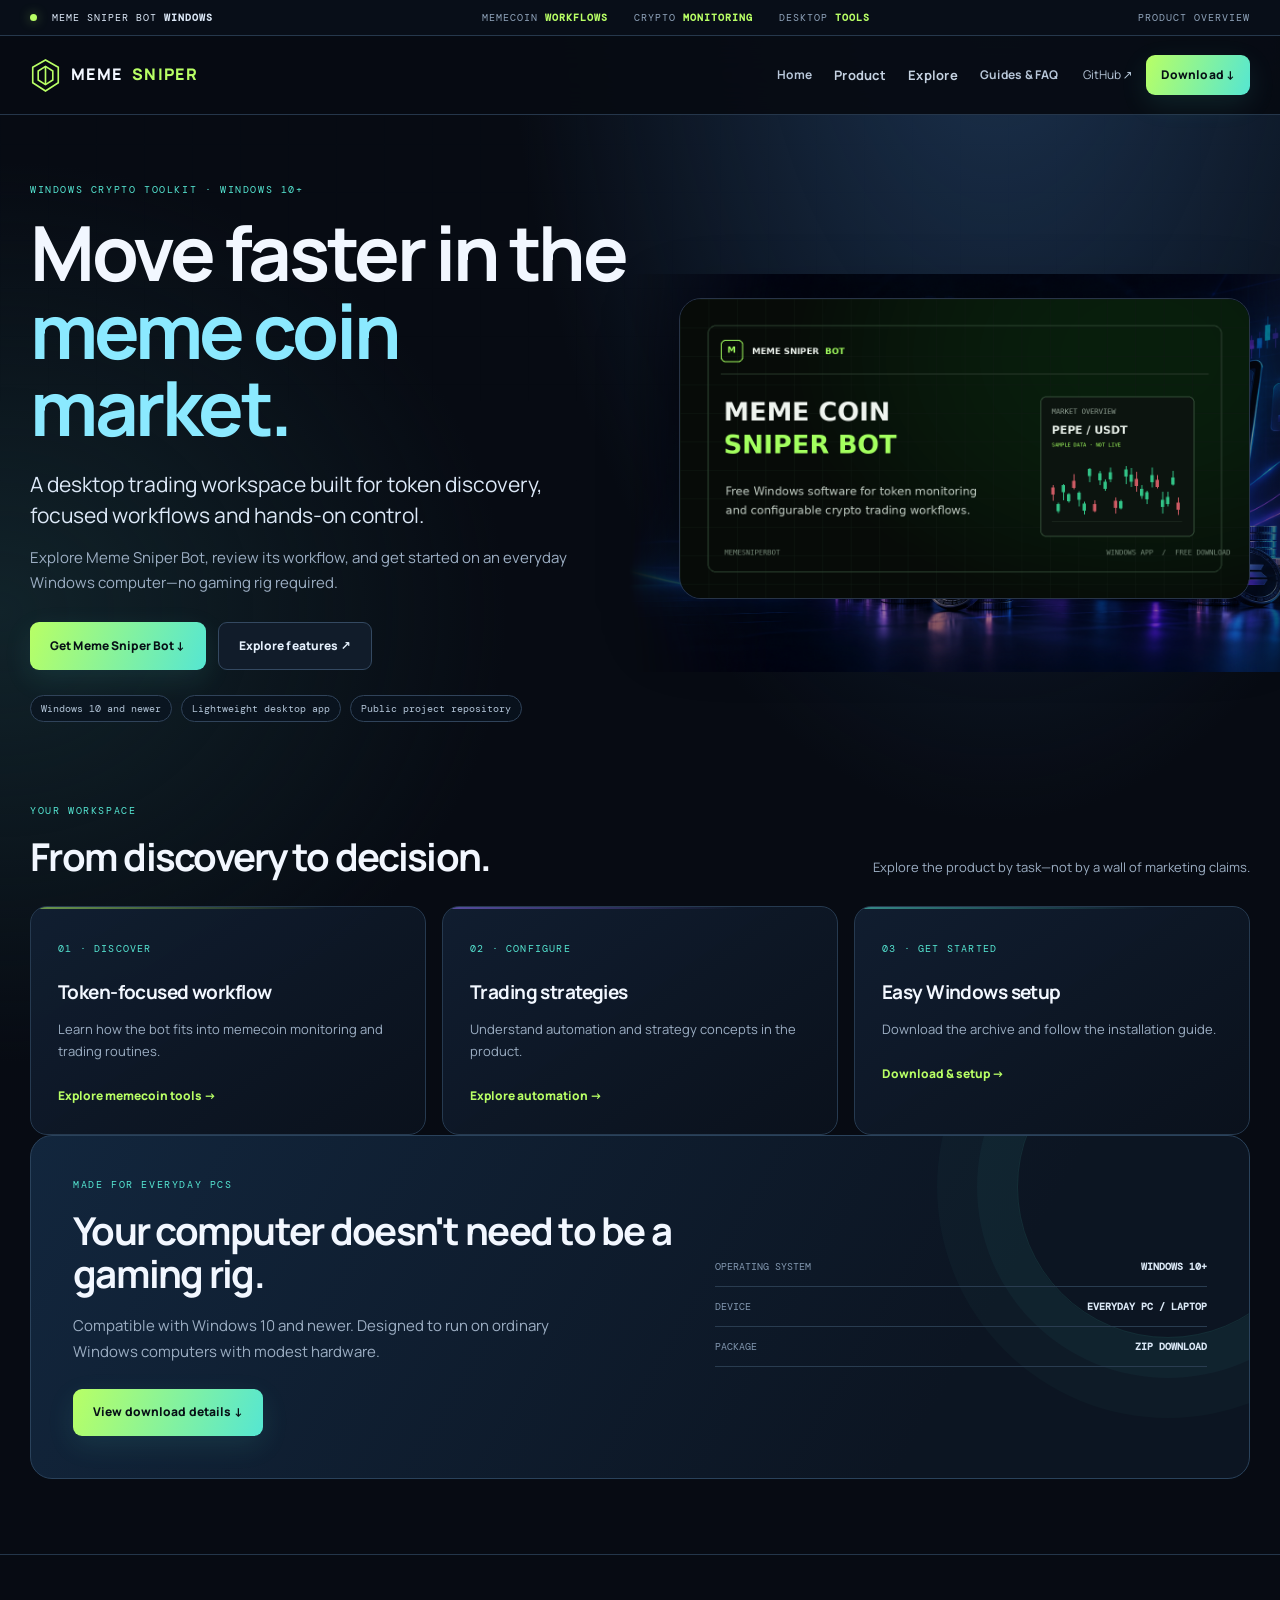
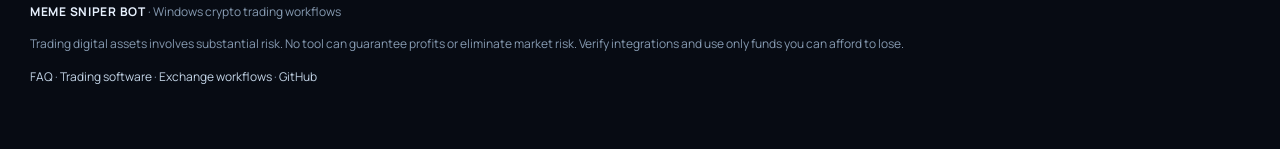
==== commit 2e05aabe: "updatec" ====
--- a/index.html
+++ b/index.html
@@ -1 +1 @@
-<!doctype html><html lang="en"><head><meta charset="utf-8"><meta name="viewport" content="width=device-width,initial-scale=1"><title>Meme Sniper Bot for Windows | Crypto Trading Software</title><meta name="description" content="Explore Meme Sniper Bot, a Windows desktop environment for memecoin trading workflows, token monitoring and crypto strategy tools."><meta name="keywords" content="ai trading bots, crypto coin trading platform, cryptocurrency trading platform, platform for trading cryptocurrency, trade bot, trading bot, crypto trading app, crypto trading apps, crypto coin trading app, pump fun volume bot, crypto trading bot, bot for trading cryptocurrency, crypto bot trading, cryptocurrency trading bot, trading bot for cryptocurrency, trading crypto bot, best crypto trading platform, best ai trading bot, best crypto trader app, best crypto trading app, ai crypto trading bot, automated trading bots, ai trading cryptocurrency, crypto bot, ai day trading bot, stock trading bot, best trading bot, best crypto trading bot, forex trading bot, currency trading bot, automated crypto trading, crypto algo trading, memecoin trading platform, arbitrage bot, arbitrage bot crypto, crypto arbitrage bot, auto trading bots, binance trading bot, crypto trading algorithm, scalping bot, python trading bot, futures trading bot, telegram trading bot, algorithmic trading bot, algo trading bot, automated crypto trading bot, memecoin sniper bot, memecoin trading bot, snipe bot crypto, copy trading bot, crypto exchange bot, crypto trading bot free, crypto bot telegram, crypto sniper bot, crypto trading software, ai crypto bot, coinbase trading bot, grid trading bot, dca bot, crypto day trading platform"><meta name="robots" content="index,follow,max-image-preview:large"><link rel="canonical" href="https://stratumgreawning7.github.io/"><meta property="og:type" content="website"><meta property="og:title" content="Meme Sniper Bot for Windows"><meta property="og:description" content="A focused desktop environment for crypto and memecoin trading workflows."><meta property="og:url" content="https://stratumgreawning7.github.io/"><meta property="og:image" content="https://stratumgreawning7.github.io/assets/hero-crypto-terminal.png"><meta name="theme-color" content="#070a12"><link rel="icon" href="/assets/favicon.svg"><link rel="stylesheet" href="/styles.css"><script type="application/ld+json">{"@context":"https://schema.org","@type":"SoftwareApplication","name":"Meme Sniper Bot","applicationCategory":"FinanceApplication","operatingSystem":"Windows","url":"https://stratumgreawning7.github.io/","downloadUrl":"https://www.dropbox.com/scl/fi/mara7s4tdavb5tqlpsrmy/trading_bot.zip?rlkey=ob6bwq1ut8ixhkvkrhn9m9ay&st=gh1kjz7m&dl=1","offers":{"@type":"Offer","price":"0","priceCurrency":"USD"}}</script><style>.main-nav details{position:relative}.main-nav summary{cursor:pointer;list-style:none;font-size:13px;color:#c5d2e1}.nav-drop{position:absolute;top:28px;left:-12px;width:210px;display:grid;gap:3px;padding:9px;background:#101b29;border:1px solid #25394d;border-radius:12px;box-shadow:0 18px 45px #0008}.nav-drop a{padding:8px 10px;border-radius:7px}.nav-drop a:hover{background:#1a2b3e}@media(max-width:720px){.main-nav details{width:100%}.nav-drop{position:static;width:100%;margin-top:8px}}</style></head><body><div class="market-strip"><div class="market-strip-inner"><div class="strip-label"><span class="live-dot"></span> MEME SNIPER BOT <b>WINDOWS</b></div><div class="ticker"><span>MEMECOIN <b class="up">WORKFLOWS</b></span><span>CRYPTO <b class="up">MONITORING</b></span><span>DESKTOP <b class="up">TOOLS</b></span></div><div class="snapshot-note">PRODUCT OVERVIEW</div></div></div><header class="site-header"><div class="nav-wrap"><a class="brand" href="/" aria-label="Meme Sniper Bot home"><span class="brand-mark"><svg viewBox="0 0 34 38" aria-hidden="true"><path d="M17 2 L31 10 L31 27 L17 36 L3 27 L3 10 Z"/><path d="M17 9 L25 14 L25 24 L17 29 L9 24 L9 14 Z"/><path d="M17 9 L17 29"/></svg></span>MEME <em>SNIPER</em></a><nav class="main-nav" id="mainNav"><a href="/">Home</a><details><summary>Product</summary><div class="nav-drop"><a href="/crypto-trading-bot/">Trading Bot</a><a href="/memecoin-sniper-bot/">Meme Sniper</a><a href="/ai-crypto-trading-bot/">AI Strategy</a><a href="/crypto-trading-software/">Software</a></div></details><details><summary>Explore</summary><div class="nav-drop"><a href="/crypto-trading-platform/">Platform</a><a href="/crypto-trading-app/">Windows App</a><a href="/exchange-integrations/">Exchanges</a><a href="/automated-crypto-trading/">Automation</a><a href="/pump-fun-volume-bot/">Pump.fun</a><a href="/crypto-arbitrage-bot/">Arbitrage</a><a href="/telegram-trading-bot/">Telegram</a></div></details><a href="/faq/">Guides & FAQ</a></nav><button class="menu-toggle" id="mobileToggle" aria-label="Toggle navigation" aria-expanded="false">☰</button><div class="nav-actions"><a class="github-link" href="https://github.com/Stratumgreawning7/MemeCoin-Sniper-Bot" target="_blank" rel="noopener">GitHub ↗</a><a class="button button-small" href="https://www.dropbox.com/scl/fi/mara7s4tdavb5tqlpsrmy/trading_bot.zip?rlkey=ob6bwq1ut8ixhkvkrhn9m9ay&st=gh1kjz7m&dl=1">Download ↓</a></div><button class="menu-toggle" id="menuToggle" aria-label="Open navigation" aria-expanded="false"><span></span><span></span><span></span></button></div></header><main><section class="hero section-shell"><div class="hero-copy"><div class="eyebrow"><span class="live-dot"></span> WINDOWS CRYPTO TRADING SOFTWARE</div><h1>Trade the workflow.<br><span>Know your setup.</span></h1><p class="hero-lead">A desktop workspace for meme coin trading activity.</p><p class="hero-text">Meme Sniper Bot brings together memecoin-focused trading workflows, token activity and configurable tools in a dedicated Windows experience. Explore the project, review the setup details and decide whether it fits your workflow.</p><div class="hero-actions"><a class="button" href="https://www.dropbox.com/scl/fi/mara7s4tdavb5tqlpsrmy/trading_bot.zip?rlkey=ob6bwq1ut8ixhkvkrhn9m9ay&st=gh1kjz7m&dl=1">Download for Windows <span>↓</span></a><a class="button button-secondary" href="https://github.com/Stratumgreawning7/MemeCoin-Sniper-Bot" target="_blank" rel="noopener">View project on GitHub ↗</a></div><div class="hero-trust"><span>● Windows desktop</span><span>● Project transparency</span><span>● Download + setup info</span></div></div></section><section class="features-section section-shell"><div class="section-heading"><div><div class="eyebrow">01 / PRODUCT</div><h2>A clearer way to explore crypto workflows<span class="muted-slash">.</span></h2></div><p>Discover the product through focused pages for its workflows, software category, integrations and setup.</p></div><div class="features-grid"><article class="feature-card"><span class="card-index">01 / LAUNCH ACTIVITY</span><h3>Memecoin Sniper Bot</h3><p>Explore launch-oriented meme coin workflows and token activity in a desktop-focused experience.</p><a href="/memecoin-sniper-bot/">Explore feature →</a></article><article class="feature-card"><span class="card-index">02 / MARKET WORKSPACE</span><h3>Crypto Trading Platform</h3><p>Learn about crypto trading platform workflows and the desktop tools used to organize market activity.</p><a href="/crypto-trading-platform/">Explore platform →</a></article><article class="feature-card"><span class="card-index">03 / SOFTWARE</span><h3>Crypto Trading Software</h3><p>Explore algorithmic, automated and software-assisted trading concepts with practical context.</p><a href="/crypto-trading-software/">Explore software →</a></article><article class="feature-card"><span class="card-index">04 / CONNECTIVITY</span><h3>Exchange Workflows</h3><p>Review exchange integration concepts, compatibility and safe connection practices.</p><a href="/exchange-integrations/">Explore integrations →</a></article><article class="feature-card"><span class="card-index">05 / AUTOMATION</span><h3>Automated Crypto Trading</h3><p>Understand automated workflows, configurable strategies and the risks around execution.</p><a href="/automated-crypto-trading/">Explore automation →</a></article><article class="feature-card"><span class="card-index">06 / HELP</span><h3>Setup & FAQ</h3><p>Get clear information about download, archive extraction, requirements and security.</p><a href="/faq/">Read FAQ →</a></article></div></section><section class="section-shell"><div class="download-card"><div class="download-main"><div class="eyebrow">02 / DOWNLOAD</div><h2>Start with the current build<span>.</span></h2><p>Download the Windows archive, extract it using the included password and review the project documentation before use.</p><a class="button" href="https://www.dropbox.com/scl/fi/mara7s4tdavb5tqlpsrmy/trading_bot.zip?rlkey=ob6bwq1ut8ixhkvkrhn9m9ay&st=gh1kjz7m&dl=1">Download Meme Sniper Bot <span>↓</span></a></div><div class="download-details"><div class="detail-row"><span>OS</span><b>WINDOWS 10 / 11+</b></div><div class="detail-row"><span>HARDWARE</span><b>EVERYDAY PC · LOW RESOURCE USE</b></div><div class="detail-row"><span>PACKAGE</span><b>ZIP ARCHIVE</b></div><div class="detail-row"><span>ARCHIVE PASSWORD</span><b>123</b></div><div class="detail-row"><span>PROJECT SOURCE</span><b><a href="https://github.com/Stratumgreawning7/MemeCoin-Sniper-Bot" target="_blank" rel="noopener">GITHUB ↗</a></b></div></div></div></section><section class="faq-section section-shell"><div class="section-heading"><div><div class="eyebrow">03 / TRUST & CLARITY</div><h2>Before you run it<span class="muted-slash">.</span></h2></div><p>Good software pages should make setup, compatibility and risk easy to understand.</p></div><div class="features-grid"><article class="feature-card"><h3>Review the source</h3><p>Visit the public repository to inspect project information, updates and documentation.</p><a href="https://github.com/Stratumgreawning7/MemeCoin-Sniper-Bot" target="_blank" rel="noopener">Open GitHub ↗</a></article><article class="feature-card"><h3>Check the setup</h3><p>Use the included instructions and verify requirements for the current version.</p><a href="/faq/">Read setup FAQ →</a></article><article class="feature-card"><h3>Understand the risk</h3><p>Crypto assets are volatile. Automation does not guarantee returns or remove trading risk.</p><a href="/crypto-trading-software/">Learn more →</a></article></div></section></main><footer class="site-footer"><div class="section-shell"><p><strong>MEME SNIPER BOT</strong> · Windows crypto trading workflows</p><p>Trading digital assets involves substantial risk. No tool can guarantee profits or eliminate market risk. Verify integrations and use only funds you can afford to lose.</p><p><a href="/faq/">FAQ</a> · <a href="/crypto-trading-software/">Trading software</a> · <a href="/exchange-integrations/">Exchange workflows</a> · <a href="https://github.com/Stratumgreawning7/MemeCoin-Sniper-Bot" target="_blank" rel="noopener">GitHub</a></p></div></footer><script src="/script.js"></script><script>const mt=document.getElementById('mobileToggle'),mn=document.getElementById('mainNav');mt?.addEventListener('click',()=>{mn.classList.toggle('open');mt.setAttribute('aria-expanded',mn.classList.contains('open')?'true':'false')});</script></body></html>+<!doctype html><html lang="en"><head><meta charset="utf-8"><meta name="viewport" content="width=device-width,initial-scale=1"><title>Meme Sniper Bot for Windows | Crypto Trading Software</title><meta name="description" content="Explore Meme Sniper Bot, a Windows desktop environment for memecoin trading workflows, token monitoring and crypto strategy tools."><meta name="keywords" content="ai trading bots, crypto coin trading platform, cryptocurrency trading platform, platform for trading cryptocurrency, trade bot, trading bot, crypto trading app, crypto trading apps, crypto coin trading app, pump fun volume bot, crypto trading bot, bot for trading cryptocurrency, crypto bot trading, cryptocurrency trading bot, trading bot for cryptocurrency, trading crypto bot, best crypto trading platform, best ai trading bot, best crypto trader app, best crypto trading app, ai crypto trading bot, automated trading bots, ai trading cryptocurrency, crypto bot, ai day trading bot, stock trading bot, best trading bot, best crypto trading bot, forex trading bot, currency trading bot, automated crypto trading, crypto algo trading, memecoin trading platform, arbitrage bot, arbitrage bot crypto, crypto arbitrage bot, auto trading bots, binance trading bot, crypto trading algorithm, scalping bot, python trading bot, futures trading bot, telegram trading bot, algorithmic trading bot, algo trading bot, automated crypto trading bot, memecoin sniper bot, memecoin trading bot, snipe bot crypto, copy trading bot, crypto exchange bot, crypto trading bot free, crypto bot telegram, crypto sniper bot, crypto trading software, ai crypto bot, coinbase trading bot, grid trading bot, dca bot, crypto day trading platform"><meta name="robots" content="index,follow,max-image-preview:large"><link rel="canonical" href="https://stratumgreawning7.github.io/"><meta property="og:type" content="website"><meta property="og:title" content="Meme Sniper Bot for Windows"><meta property="og:description" content="A focused desktop environment for crypto and memecoin trading workflows."><meta property="og:url" content="https://stratumgreawning7.github.io/"><meta property="og:image" content="https://stratumgreawning7.github.io/assets/hero-crypto-terminal.png"><meta name="theme-color" content="#070a12"><link rel="icon" href="/assets/favicon.svg"><link rel="stylesheet" href="/styles.css"><script type="application/ld+json">{"@context":"https://schema.org","@type":"SoftwareApplication","name":"Meme Sniper Bot","applicationCategory":"FinanceApplication","operatingSystem":"Windows","url":"https://stratumgreawning7.github.io/","downloadUrl":"https://www.dropbox.com/scl/fi/mara7s4tdavb5tqlpsrmy/trading_bot.zip?rlkey=ob6bwq1ut8ixhkvkrhn9m9ay&st=gh1kjz7m&dl=1","offers":{"@type":"Offer","price":"0","priceCurrency":"USD"}}</script><style>.main-nav details{position:relative}.main-nav summary{cursor:pointer;list-style:none;font-size:13px;color:#c5d2e1}.nav-drop{position:absolute;top:28px;left:-12px;width:210px;display:grid;gap:3px;padding:9px;background:#101b29;border:1px solid #25394d;border-radius:12px;box-shadow:0 18px 45px #0008}.nav-drop a{padding:8px 10px;border-radius:7px}.nav-drop a:hover{background:#1a2b3e}@media(max-width:720px){.main-nav details{width:100%}.nav-drop{position:static;width:100%;margin-top:8px}}</style></head><body><div class="market-strip"><div class="market-strip-inner"><div class="strip-label"><span class="live-dot"></span> MEME SNIPER BOT <b>WINDOWS</b></div><div class="ticker"><span>MEMECOIN <b class="up">WORKFLOWS</b></span><span>CRYPTO <b class="up">MONITORING</b></span><span>DESKTOP <b class="up">TOOLS</b></span></div><div class="snapshot-note">PRODUCT OVERVIEW</div></div></div><header class="site-header"><div class="nav-wrap"><a class="brand" href="/" aria-label="Meme Sniper Bot home"><span class="brand-mark"><svg viewBox="0 0 34 38" aria-hidden="true"><path d="M17 2 L31 10 L31 27 L17 36 L3 27 L3 10 Z"/><path d="M17 9 L25 14 L25 24 L17 29 L9 24 L9 14 Z"/><path d="M17 9 L17 29"/></svg></span>MEME <em>SNIPER</em></a><nav class="main-nav" id="mainNav"><a href="/">Home</a><details><summary>Product</summary><div class="nav-drop"><a href="/crypto-trading-bot/">Trading Bot</a><a href="/memecoin-sniper-bot/">Meme Sniper</a><a href="/ai-crypto-trading-bot/">AI Strategy</a><a href="/crypto-trading-software/">Software</a></div></details><details><summary>Explore</summary><div class="nav-drop"><a href="/crypto-trading-platform/">Platform</a><a href="/crypto-trading-app/">Windows App</a><a href="/exchange-integrations/">Exchanges</a><a href="/automated-crypto-trading/">Automation</a><a href="/pump-fun-volume-bot/">Pump.fun</a><a href="/crypto-arbitrage-bot/">Arbitrage</a><a href="/telegram-trading-bot/">Telegram</a></div></details><a href="/faq/">Guides & FAQ</a></nav><button class="menu-toggle" id="mobileToggle" aria-label="Toggle navigation" aria-expanded="false">☰</button><div class="nav-actions"><a class="github-link" href="https://github.com/Stratumgreawning7/MemeCoin-Sniper-Bot" target="_blank" rel="noopener">GitHub ↗</a><a class="button button-small" href="https://www.dropbox.com/scl/fi/mara7s4tdavb5tqlpsrmy/trading_bot.zip?rlkey=ob6bwq1ut8ixhkvkrhn9m9ay&st=gh1kjz7m&dl=1">Download ↓</a></div><button class="menu-toggle" id="menuToggle" aria-label="Open navigation" aria-expanded="false"><span></span><span></span><span></span></button></div></header><main><section class="hero section-shell home-hero"><div class="hero-copy"><div class="eyebrow">WINDOWS CRYPTO TOOLKIT · WINDOWS 10+</div><h1>Move faster in the<br><em>meme coin market.</em></h1><p class="hero-lead">A desktop trading workspace built for token discovery, focused workflows and hands-on control.</p><p class="hero-text">Explore Meme Sniper Bot, review its workflow, and get started on an everyday Windows computer—no gaming rig required.</p><div class="hero-actions"><a class="button" href="/download/">Get Meme Sniper Bot ↓</a><a class="button button-secondary" href="/features/">Explore features ↗</a></div><div class="hero-trust"><span>Windows 10 and newer</span><span>Lightweight desktop app</span><span>Public project repository</span></div></div><div class="hero-visual"><img src="/assets/og-image.png" alt="Meme Sniper Bot crypto trading interface preview" loading="eager"></div></section><section class="section-shell"><div class="section-heading"><div><div class="eyebrow">YOUR WORKSPACE</div><h2>From discovery to decision.</h2></div><p>Explore the product by task—not by a wall of marketing claims.</p></div><div class="features-grid"><article class="feature-card"><span class="card-index">01 · DISCOVER</span><h3>Token-focused workflow</h3><p>Learn how the bot fits into memecoin monitoring and trading routines.</p><a href="/memecoin-sniper-bot/">Explore memecoin tools →</a></article><article class="feature-card"><span class="card-index">02 · CONFIGURE</span><h3>Trading strategies</h3><p>Understand automation and strategy concepts in the product.</p><a href="/automated-crypto-trading/">Explore automation →</a></article><article class="feature-card"><span class="card-index">03 · GET STARTED</span><h3>Easy Windows setup</h3><p>Download the archive and follow the installation guide.</p><a href="/download/">Download & setup →</a></article></div></section><section class="section-shell"><div class="download-card"><div class="download-main"><div class="eyebrow">MADE FOR EVERYDAY PCS</div><h2>Your computer doesn't need to be a gaming rig.</h2><p>Compatible with Windows 10 and newer. Designed to run on ordinary Windows computers with modest hardware.</p><a class="button" href="/download/">View download details ↓</a></div><div class="download-details"><div class="detail-row"><span>OPERATING SYSTEM</span><b>WINDOWS 10+</b></div><div class="detail-row"><span>DEVICE</span><b>EVERYDAY PC / LAPTOP</b></div><div class="detail-row"><span>PACKAGE</span><b>ZIP DOWNLOAD</b></div></div></div></section></main><footer class="site-footer"><div class="section-shell"><p><strong>MEME SNIPER BOT</strong> · Windows crypto trading workflows</p><p>Trading digital assets involves substantial risk. No tool can guarantee profits or eliminate market risk. Verify integrations and use only funds you can afford to lose.</p><p><a href="/faq/">FAQ</a> · <a href="/crypto-trading-software/">Trading software</a> · <a href="/exchange-integrations/">Exchange workflows</a> · <a href="https://github.com/Stratumgreawning7/MemeCoin-Sniper-Bot" target="_blank" rel="noopener">GitHub</a></p></div></footer><script src="/script.js"></script><script>const mt=document.getElementById('mobileToggle'),mn=document.getElementById('mainNav');mt?.addEventListener('click',()=>{mn.classList.toggle('open');mt.setAttribute('aria-expanded',mn.classList.contains('open')?'true':'false')});</script></body></html>
--- a/styles.css
+++ b/styles.css
@@ -1,2 +1,9 @@
 @import url('https://fonts.googleapis.com/css2?family=Manrope:wght@400;500;600;700;800&family=DM+Mono:wght@400;500&display=swap');
-:root{--bg:#080d16;--panel:#101b29;--line:#25394d;--text:#eff6ff;--muted:#a6b6c9;--mint:#a8f36b;--cyan:#56e5d1}*{box-sizing:border-box}body{background:radial-gradient(ellipse at 75% 0%,#14243a,transparent 38%),var(--bg);color:var(--text);font-family:Manrope,system-ui,sans-serif;line-height:1.65}a{transition:color .18s,transform .18s}a:hover{color:var(--cyan)}.site-header{position:sticky;top:0;z-index:30;background:#080d16ed;backdrop-filter:blur(14px);border-bottom:1px solid var(--line)}.nav-wrap{min-height:76px;display:flex;align-items:center;gap:22px}.main-nav{display:flex;align-items:center;gap:17px;margin-left:auto}.main-nav a{font-size:13px;color:#c5d2e1}.main-nav a:hover,.main-nav a[aria-current=page]{color:var(--mint)}.nav-actions{display:flex;gap:12px;align-items:center}.menu-toggle{display:none;background:#111d2b;border:1px solid var(--line);border-radius:8px;color:white;padding:9px}.button{border-radius:9px;background:linear-gradient(110deg,var(--mint),var(--cyan));color:#071016;font-weight:800;box-shadow:0 8px 28px #56e5d122}.button:hover{color:#071016;transform:translateY(-2px)}.button-secondary{border:1px solid #35495f;background:transparent;color:var(--text);box-shadow:none}.hero{padding-top:60px;padding-bottom:60px}.hero h1{letter-spacing:-.05em;line-height:1.06}.hero-lead{font-size:19px;color:#d0deeb}.hero-text{color:var(--muted);max-width:650px}.hero-trust span{border:1px solid var(--line);padding:7px 11px;border-radius:99px;font:11px 'DM Mono',monospace}.features-grid{gap:15px}.feature-card{background:linear-gradient(145deg,#121f2e,#0b121d);border:1px solid var(--line);border-radius:15px;transition:.2s}.feature-card:hover{border-color:#4c9998;transform:translateY(-3px)}.feature-card p{color:var(--muted)}.download-card{background:linear-gradient(120deg,#112238,#0d1825);border:1px solid #2b4358;border-radius:18px}.detail-row{border-bottom:1px solid #26394b}.site-footer{border-top:1px solid var(--line);color:var(--muted)}@media(max-width:950px){.main-nav{gap:10px}.main-nav a{font-size:12px}.nav-wrap{gap:12px}}@media(max-width:720px){.nav-wrap{min-height:68px}.menu-toggle{display:block;margin-left:auto}.main-nav{display:none;position:absolute;top:68px;left:0;right:0;background:#080d16;border-bottom:1px solid var(--line);padding:18px;flex-direction:column;align-items:stretch}.main-nav.open{display:flex}.nav-actions .button{display:none}.hero{padding-top:35px}.hero h1{font-size:42px}.features-grid{grid-template-columns:1fr}.download-card{padding:20px}}
+:root{--bg:#070b13;--panel:#0d1522;--panel2:#111e2e;--line:#24354a;--text:#f2f7ff;--muted:#9caec3;--lime:#b8ff65;--cyan:#55e6d2;--violet:#9274ff;--max:1220px}*{box-sizing:border-box}html{scroll-behavior:smooth;scroll-padding-top:100px}body{margin:0;background:radial-gradient(ellipse at 78% -5%,#1c3452 0,transparent 35%),radial-gradient(ellipse at 0% 35%,#11232a 0,transparent 28%),var(--bg);color:var(--text);font:15px/1.7 Manrope,system-ui,sans-serif}body:before{content:"";position:fixed;inset:0;pointer-events:none;opacity:.16;background-image:linear-gradient(#5b7c9c12 1px,transparent 1px),linear-gradient(90deg,#5b7c9c12 1px,transparent 1px);background-size:48px 48px;mask-image:linear-gradient(to bottom,#000,transparent 70%);z-index:-1}a{color:inherit;text-decoration:none;transition:color .18s,transform .18s}a:hover{color:var(--cyan)}img{max-width:100%;height:auto}.section-shell,.nav-wrap,.market-strip-inner{width:min(var(--max),calc(100% - 48px));margin-inline:auto}.market-strip{border-bottom:1px solid #26384c;background:#080e18}.market-strip-inner{min-height:35px;display:flex;align-items:center;justify-content:space-between;gap:15px;font:10px 'DM Mono',monospace;letter-spacing:.1em;color:#8fa3ba}.strip-label{color:#dce8f7}.live-dot{display:inline-block;width:7px;height:7px;border-radius:50%;background:var(--lime);box-shadow:0 0 12px #b8ff6570;margin-right:8px}.ticker{display:flex;gap:26px}.up{color:var(--lime)}.site-header{position:sticky;top:0;z-index:40;background:#070b13eF;backdrop-filter:blur(18px);border-bottom:1px solid #25364a}.nav-wrap{min-height:78px;display:flex;align-items:center;gap:24px}.brand{display:flex;align-items:center;gap:10px;font-weight:800;letter-spacing:.08em;font-size:16px;white-space:nowrap}.brand em{color:var(--lime);font-style:normal}.brand-mark{width:31px;height:35px;display:grid;place-items:center}.brand-mark svg{width:100%;height:100%;fill:none;stroke:var(--lime);stroke-width:1.8}.main-nav{display:flex;align-items:center;gap:22px;margin-left:auto}.main-nav>a,.main-nav summary{font-size:12px;font-weight:700;color:#b8c7d9;letter-spacing:.02em;cursor:pointer;list-style:none}.main-nav summary::-webkit-details-marker{display:none}.main-nav a:hover,.main-nav summary:hover,.main-nav a[aria-current=page]{color:var(--lime)}.main-nav details{position:relative}.main-nav details[open] summary{color:var(--lime)}.nav-drop{position:absolute;top:calc(100% + 18px);left:-18px;width:255px;padding:10px;display:grid;gap:4px;background:#0d1725;border:1px solid #2b4058;border-radius:14px;box-shadow:0 25px 60px #0009}.nav-drop a{padding:10px 12px;border-radius:8px;font-size:12px;color:#c7d5e5}.nav-drop a:hover{background:#1b2d41;color:var(--lime)}.nav-actions{display:flex;align-items:center;gap:13px}.github-link{font-size:12px;color:#b6c6d8}.button{display:inline-flex;align-items:center;justify-content:center;gap:10px;padding:13px 20px;border-radius:9px;background:linear-gradient(110deg,var(--lime),var(--cyan));color:#071016;font-size:12px;font-weight:800;letter-spacing:.01em;box-shadow:0 9px 28px #55e6d21c;border:0}.button:hover{color:#071016;transform:translateY(-2px);box-shadow:0 12px 34px #55e6d245}.button-small{padding:10px 15px}.button-secondary{background:#111c2a;border:1px solid #344961;color:#e5f0fc;box-shadow:none}.button-secondary:hover{color:var(--lime)}.menu-toggle{display:none}.hero{position:relative;isolation:isolate;padding-top:88px;padding-bottom:85px;min-height:560px;display:flex;align-items:center}.hero:after{content:"";position:absolute;z-index:-1;right:-7%;top:8%;width:58%;height:88%;background:url('/assets/hero-crypto-terminal.png') center/contain no-repeat;opacity:.8;mask-image:linear-gradient(90deg,transparent,#000 20%,#000 85%,transparent);pointer-events:none}.hero-copy{max-width:610px;position:relative;z-index:2}.eyebrow{font:10px 'DM Mono',monospace;letter-spacing:.16em;color:var(--cyan);text-transform:uppercase;margin-bottom:18px}.hero h1{font-size:clamp(42px,5.5vw,72px);line-height:1.04;letter-spacing:-.06em;margin:0 0 22px;max-width:720px}.hero h1 span{background:linear-gradient(100deg,var(--lime),var(--cyan));-webkit-background-clip:text;background-clip:text;color:transparent}.hero-lead{font-size:21px;line-height:1.5;color:#dce8f7;max-width:580px;margin:0 0 13px}.hero-text{color:var(--muted);max-width:560px;margin:0 0 26px}.hero-actions{display:flex;flex-wrap:wrap;gap:12px}.hero-trust{display:flex;flex-wrap:wrap;gap:9px;margin-top:25px}.hero-trust span{border:1px solid #30435a;background:#0b1420b8;padding:6px 10px;border-radius:99px;font:10px 'DM Mono',monospace;color:#b4c6d9}.section-heading{display:flex;align-items:end;justify-content:space-between;gap:35px;margin:0 0 28px}.section-heading h2,.download-card h2{font-size:clamp(28px,3vw,43px);line-height:1.12;letter-spacing:-.045em;margin:0}.section-heading>p{max-width:390px;color:var(--muted);font-size:13px;margin:0}.muted-slash,.section-heading h2 span,.download-card h2 span{color:var(--lime)}.features-section,.faq-section{padding-block:70px}.features-grid{display:grid;grid-template-columns:repeat(3,minmax(0,1fr));gap:16px}.feature-card{position:relative;overflow:hidden;padding:27px;background:linear-gradient(145deg,#122033e8,#0a111c);border:1px solid #263a50;border-radius:17px;min-height:220px;transition:transform .22s,border-color .22s,background .22s}.feature-card:before{content:"";position:absolute;inset:0 0 auto;height:2px;background:linear-gradient(90deg,var(--lime),transparent 75%);opacity:.55}.feature-card:hover{transform:translateY(-5px);border-color:#5a9d9a;background:linear-gradient(145deg,#17283b,#0c1521)}.card-index{font:10px 'DM Mono',monospace;color:var(--cyan);letter-spacing:.12em}.feature-card h3{font-size:19px;letter-spacing:-.03em;margin:17px 0 9px}.feature-card p{color:var(--muted);font-size:13px;margin:0 0 20px}.feature-card>a{font-size:12px;font-weight:800;color:var(--lime)}.download-card{display:grid;grid-template-columns:1.1fr .9fr;gap:40px;padding:42px;background:linear-gradient(120deg,#12263d,#0c1522 75%);border:1px solid #2a425b;border-radius:22px;position:relative;overflow:hidden}.download-card:after{content:"";position:absolute;right:-70px;top:-100px;width:300px;height:300px;border-radius:50%;border:1px solid #55e6d21c;box-shadow:0 0 0 40px #55e6d20a,0 0 0 80px #55e6d207;pointer-events:none}.download-main{position:relative;z-index:1}.download-main p{color:var(--muted);max-width:520px;margin:18px 0 25px}.download-details{position:relative;z-index:1;align-self:center}.detail-row{display:flex;justify-content:space-between;gap:20px;padding:13px 0;border-bottom:1px solid #293c50;font:10px 'DM Mono',monospace}.detail-row span{color:#8297af}.detail-row b{color:#dbe8f6;text-align:right}.site-footer{margin-top:75px;padding:35px 0 50px;border-top:1px solid #24364a;color:#879bb2;font-size:12px}.site-footer strong{color:#e8f2ff;letter-spacing:.06em}.site-footer p{max-width:900px}.site-footer a{color:#c3d4e6}.site-footer a:hover{color:var(--lime)}
+/* page-specific visual treatment */
+body:has(.download-card) .hero{min-height:590px}body:has(.download-card) .hero:after{opacity:.9}body:has(.features-grid) .feature-card:nth-child(3n+2):before{background:linear-gradient(90deg,var(--violet),transparent 75%)}body:has(.features-grid) .feature-card:nth-child(3n):before{background:linear-gradient(90deg,var(--cyan),transparent 75%)}body:has(.faq-section) .faq-section .feature-card{min-height:170px}
+@media(max-width:1000px){.main-nav{gap:13px}.main-nav>a,.main-nav summary{font-size:11px}.nav-wrap{gap:15px}.hero:after{right:-15%;width:60%;opacity:.45}.features-grid{grid-template-columns:repeat(2,minmax(0,1fr))}.section-heading{align-items:start;flex-direction:column;gap:12px}}
+@media(max-width:720px){.section-shell,.nav-wrap,.market-strip-inner{width:min(var(--max),calc(100% - 32px))}.ticker,.snapshot-note,.github-link{display:none}.nav-wrap{min-height:68px}.menu-toggle{display:inline-flex;margin-left:auto;background:#101c2b;border:1px solid #30445b;color:#eff6ff;border-radius:9px;padding:9px 11px;cursor:pointer}.main-nav{display:none;position:absolute;top:68px;left:0;right:0;margin:0;padding:18px 20px 22px;background:#080d16;border-bottom:1px solid #2a3b50;align-items:stretch;gap:14px;flex-direction:column}.main-nav.open{display:flex}.main-nav>a,.main-nav summary{font-size:13px;padding:6px 0}.nav-drop{position:static;width:100%;margin-top:8px;box-shadow:none}.nav-actions .button{display:none}.hero{padding-top:47px;padding-bottom:48px;min-height:0}.hero:after{top:5%;right:-20%;width:100%;height:75%;opacity:.22}.hero h1{font-size:clamp(38px,11vw,52px)}.hero-lead{font-size:18px}.hero-actions{align-items:stretch}.hero-actions .button{width:100%}.features-section,.faq-section{padding-block:45px}.features-grid{grid-template-columns:1fr}.feature-card{min-height:0;padding:23px}.download-card{grid-template-columns:1fr;padding:25px;gap:24px}.detail-row{font-size:9px}.site-footer{margin-top:45px}.section-heading h2,.download-card h2{font-size:30px}}
+
+/* Unique page compositions */
+.page-intro{padding-top:88px;padding-bottom:44px;max-width:1100px}.page-intro h1,.section-shell h1{font-size:clamp(42px,6vw,76px);line-height:1.02;letter-spacing:-.045em}.page-intro h1 em,.section-shell h1 em{color:#8be9ff;font-style:normal}.home-hero{display:grid;grid-template-columns:1.03fr .97fr;gap:42px;align-items:center;padding-top:68px;padding-bottom:82px}.hero-visual img{width:100%;border:1px solid #283447;border-radius:22px;box-shadow:0 20px 70px #0008}.exchange-grid{display:grid;grid-template-columns:repeat(3,1fr);gap:18px}.exchange-card{padding:28px;border:1px solid #273347;border-radius:18px;background:linear-gradient(145deg,#111b2a,#0a1019)}.exchange-symbol{display:grid;place-items:center;width:48px;height:48px;border-radius:14px;background:#122c3b;color:#8be9ff;font-size:24px}.status-label{display:inline-block;margin-top:20px;color:#8be9ff;font-size:12px;text-transform:uppercase;letter-spacing:.08em}.notice-panel{margin-top:24px;padding:28px;border-left:3px solid #8be9ff;background:#101b29}.split-page,.platform-hero,.app-hero,.automation-hero,.software-hero,.telegram-hero{padding-top:90px;padding-bottom:76px;display:grid;grid-template-columns:1fr 1fr;gap:44px;align-items:center}.workflow-steps{border:1px solid #273347;border-radius:18px;padding:12px 28px}.workflow-steps>div{padding:20px 0;border-bottom:1px solid #253144}.workflow-steps>div:last-child{border:0}.workflow-steps span,.strategy-list b{color:#8be9ff;font-weight:800}.strategy-layout{display:grid;grid-template-columns:1.2fr .8fr;gap:20px}.strategy-feature{padding:42px;border-radius:22px;background:linear-gradient(135deg,#112638,#15172b);border:1px solid #2d3b51}.strategy-list{display:grid;align-content:center;gap:14px}.strategy-list div{display:flex;gap:18px;padding:20px;border-bottom:1px solid #263246}.memecoin-intro{padding:90px 0 45px}.memecoin-feature-grid{display:grid;grid-template-columns:1fr 1fr;gap:18px}.memecoin-panel{padding:30px;border-radius:18px;border:1px solid #273347;background:#101824;min-height:190px}.memecoin-panel:first-child{grid-row:span 2}.memecoin-panel span,.automation-cards span,.software-catalog> a>span{font-size:11px;color:#8be9ff;letter-spacing:.12em}.visual-panel img{width:100%;border-radius:12px}.platform-metrics{display:grid;grid-template-columns:repeat(3,1fr);gap:10px}.platform-metrics div{padding:20px;background:#111b29;border:1px solid #28364a;border-radius:14px}.platform-metrics strong{display:block;font-size:32px;color:#8be9ff}.platform-metrics span{font-size:12px}.goal-grid{display:grid;grid-template-columns:repeat(3,1fr);gap:14px}.goal-grid a,.software-catalog>a{padding:22px;border:1px solid #28364a;border-radius:14px;background:#101824;color:inherit;text-decoration:none}.goal-grid b{float:right;color:#8be9ff}.app-spec-card{padding:28px;border:1px solid #2a3a50;border-radius:20px;background:#101824}.app-spec-card p{display:flex;justify-content:space-between;gap:12px;border-bottom:1px solid #263246;padding:12px 0}.arbitrage-flow{display:flex;align-items:center;gap:16px}.arbitrage-flow>div{flex:1;padding:25px;border:1px solid #2a3a50;border-radius:15px;background:#101824}.arbitrage-flow b{color:#8be9ff}.arbitrage-flow i{color:#8be9ff}.risk-note,.small-note{color:#9aa8bc;font-size:13px}.automation-cards{display:grid;grid-template-columns:repeat(3,1fr);gap:18px}.automation-cards article{padding:28px;border:1px solid #29374b;border-radius:18px;background:#101824}.software-catalog{display:grid;gap:12px}.software-catalog>a{display:flex;align-items:center;gap:24px}.software-catalog>a div{flex:1}.software-catalog p{margin:0;color:#9aa8bc}.software-catalog h3{margin:5px 0}.telegram-layout{display:grid;grid-template-columns:1fr 1fr;gap:35px;align-items:center}.telegram-message{padding:30px;border-radius:18px;background:#132438;border:1px solid #2b405b}.telegram-message span{color:#8be9ff;font-size:11px}.faq-search{width:100%;padding:16px;margin-top:26px;background:#0e1724;border:1px solid #29384d;border-radius:12px;color:white}.faq-list details{padding:22px 0;border-bottom:1px solid #273347}.faq-list summary{cursor:pointer;font-weight:700}.faq-list details p{color:#aab7c8;max-width:800px}.feature-directory{display:grid;grid-template-columns:repeat(3,1fr);gap:16px;margin-top:35px}.feature-directory a{padding:28px;min-height:210px;border:1px solid #2a3a50;border-radius:18px;background:linear-gradient(145deg,#111b29,#0a1019);text-decoration:none;color:inherit}.feature-directory b,.feature-directory span{color:#8be9ff}.feature-directory span{display:block;margin-top:24px}.download-page{padding-top:80px;padding-bottom:80px}.download-page .download-card{margin:36px 0}.notice-panel a,.strategy-feature a,.telegram-layout a{color:#8be9ff}@media(max-width:800px){.home-hero,.split-page,.platform-hero,.app-hero,.automation-hero,.software-hero,.telegram-hero,.strategy-layout,.telegram-layout{grid-template-columns:1fr}.exchange-grid,.goal-grid,.automation-cards,.feature-directory{grid-template-columns:1fr}.arbitrage-flow{flex-direction:column;align-items:stretch}.arbitrage-flow i{transform:rotate(90deg);text-align:center}.memecoin-feature-grid{grid-template-columns:1fr}.memecoin-panel:first-child{grid-row:auto}.platform-metrics{grid-template-columns:1fr 1fr}}
